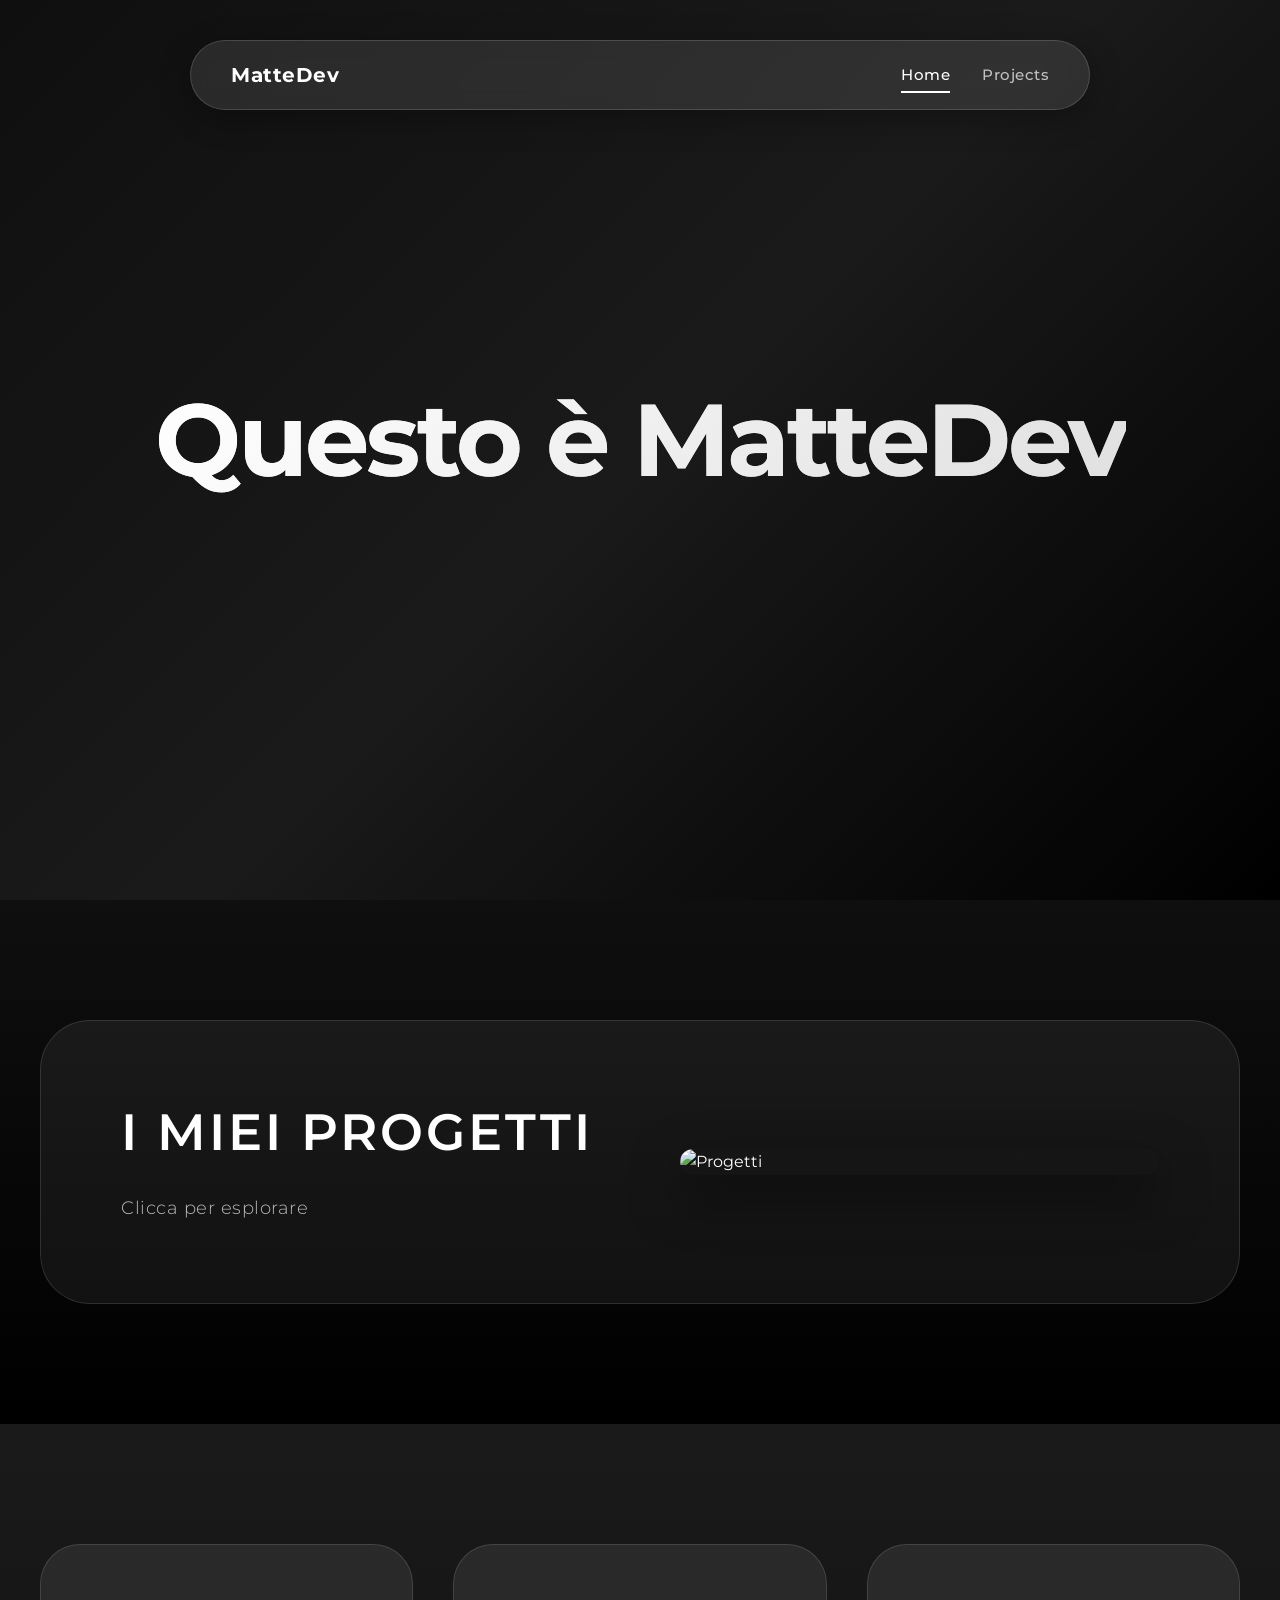
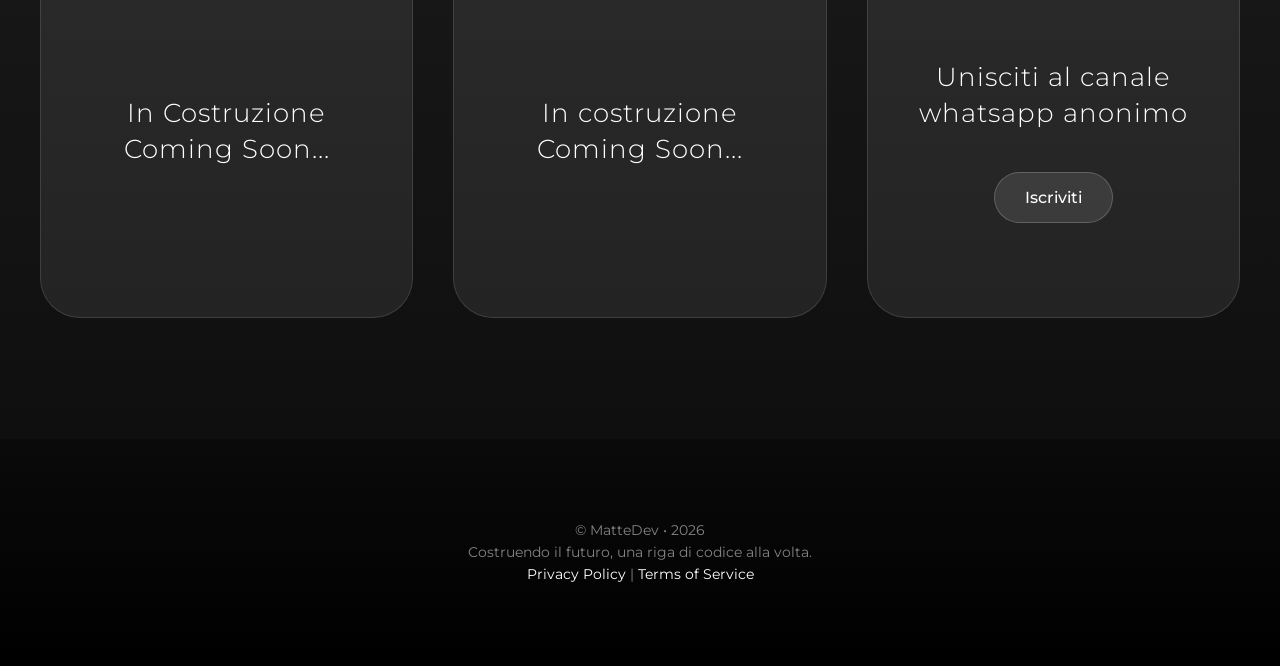
==== index.html @ 8c783a7e "Update" ====
<!DOCTYPE html>
<html lang="it">
<head>
    <meta charset="UTF-8">
    <meta name="viewport" content="width=device-width, initial-scale=1.0">
    <title>Questo è MatteDev</title>
    <link rel="stylesheet" href="media/style.css">
    <link href="https://fonts.googleapis.com/css2?family=Montserrat:wght@300;400;500;700&display=swap" rel="stylesheet">
    <meta name="description" content="Scopri chi sono e come posso aiutarti nel mondo della tecnologia e dell'informatica."></head>
<body>
    <!-- Hero Section -->
    <section class="hero">
        <nav>
          <div class="nav-logo">MatteDev</div>
          <div class="nav-links">
          <a href="../index.html" class="active">Home</a>
          <a href="pages/projects.html">Projects</a>
          </div>
        </nav>
       <h1 class="hero-title"><span class="highlight">Questo è MatteDev</span></h1>
    </section>




    <!-- Projects Section -->
<section class="projects-section">
    <div class="container">
        <a href="pages/projects.html" class="project-card">
            <div class="project-content">
                <h2 class="project-title">I MIEI PROGETTI</h2>
                <p class="project-subtitle">Clicca per esplorare</p>
            </div>
            <div class="project-image">
                <img src="https://media.mattedev.com/img/website/banner2.png" alt="Progetti">
            </div>
        </a>
    </div>
</section>


<section class="cards-section">
    <div class="container">
        <div class="cards-grid">
            <div class="card">
                <div class="card-content">In Costruzione<br> Coming Soon...</div>
            </div>
            
            <div class="card">
                <div class="card-content">In costruzione <br> Coming Soon...</div>
            </div>

            <div class="card" style="flex-direction: column; text-align: center; padding: 20px;">
                <div class="card-content">
                    Unisciti al canale<br>whatsapp anonimo </div>
                
                <a id="join-btn"
                   href="https://whatsapp.com/channel/0029VbB078e6BIEg3gfeuC28"
                   target="_blank"
                   rel="noopener noreferrer"
                   onclick="event.stopPropagation();"> Iscriviti
                </a>
            </div>
        </div>
    </div>
</section>


    <!-- Footer -->
     <footer class="footer">
    <p>© MatteDev • 2026</p>
    <p>Costruendo il futuro, una riga di codice alla volta.</p>
    <a href="pages/privacy.html">Privacy Policy</a> | <a href="pages/tos.html">Terms of Service</a>
  </footer>
</body>

</html>
---- media/style.css ----
/* Reset e Base Styles */
* {
    margin: 0;
    padding: 0;
    box-sizing: border-box;
}

body {
    font-family: 'Montserrat', -apple-system, BlinkMacSystemFont, sans-serif;
    background: linear-gradient(135deg, #0f0f0f 0%, #1a1a1a 50%, #000000 100%);
    background-attachment: fixed;
    color: #ffffff;
    line-height: 1.6;
    min-height: 100vh;
    overflow-x: hidden;
}

.container {
    max-width: 1400px;
    margin: 0 auto;
    padding: 0 40px;
}

/* Hero Section */
.hero {
    min-height: 100vh;
    display: flex;
    flex-direction: column;
    justify-content: center;
    align-items: center;
    padding: 40px 20px;
    position: relative;
}

/* Navigation */
nav {
    position: fixed;
    top: 40px;
    left: 50%;
    transform: translateX(-50%);
    width: 75%;
    max-width: 900px;
    z-index: 1000;
    background: rgba(255, 255, 255, 0.1);
    backdrop-filter: blur(10px);
    -webkit-backdrop-filter: blur(10px);
    border: 1px solid rgba(255, 255, 255, 0.15);
    color: #ffffff;
    padding: 18px 40px;
    border-radius: 50px;
    transition: all 0.3s ease;
    box-shadow: 0 8px 32px rgba(0, 0, 0, 0.3);
    display: flex;
    justify-content: space-between;
    align-items: center;
}

nav:hover {
    background: rgba(255, 255, 255, 0.15);
    border-color: rgba(255, 255, 255, 0.25);
    transform: translateX(-50%) translateY(-2px);
    box-shadow: 0 12px 48px rgba(0, 0, 0, 0.5);
}

.nav-logo {
    font-size: 20px;
    font-weight: 700;
    color: #ffffff;
    letter-spacing: 0.5px;
}

.nav-links {
    display: flex;
    gap: 32px;
    align-items: center;
}

.nav-links a {
    color: rgba(255, 255, 255, 0.7);
    text-decoration: none;
    font-weight: 500;
    font-size: 15px;
    letter-spacing: 0.5px;
    transition: all 0.3s ease;
    position: relative;
}

.nav-links a:hover {
    color: #ffffff;
}

.nav-links a.active {
    color: #ffffff;
}

.nav-links a::after {
    content: '';
    position: absolute;
    bottom: -6px;
    left: 0;
    right: 0;
    height: 2px;
    background: #ffffff;
    transform: scaleX(0);
    transition: transform 0.3s ease;
}

.nav-links a:hover::after,
.nav-links a.active::after {
    transform: scaleX(1);
}

.hero-title {
    font-size: clamp(3rem, 8vw, 8rem);
    font-weight: 200;
    text-align: center;
    letter-spacing: -3px;
    line-height: 1.1;
    background: linear-gradient(135deg, #ffffff 0%, #a0a0a0 100%);
    -webkit-background-clip: text;
    -webkit-text-fill-color: transparent;
    background-clip: text;
    margin-bottom: 20px;
}

.hero-title .highlight {
    font-weight: 700;
    background: linear-gradient(135deg, #ffffff 0%, #e0e0e0 100%);
    -webkit-background-clip: text;
    -webkit-text-fill-color: transparent;
    background-clip: text;
}

/* Cards Section */
.cards-section {
    padding: 120px 0;
    background: linear-gradient(180deg, #1a1a1a 0%, #0f0f0f 100%);
}

.cards-grid {
    display: grid;
    grid-template-columns: repeat(auto-fit, minmax(320px, 1fr));
    gap: 40px;
    max-width: 1300px;
    margin: 0 auto;
}

.card {
    background: rgba(255, 255, 255, 0.08);
    border: 1px solid rgba(255, 255, 255, 0.12);
    border-radius: 40px;
    aspect-ratio: 1;
    display: flex;
    align-items: center;
    justify-content: center;
    transition: all 0.3s ease;
    position: relative;
    overflow: hidden;
}

.card:hover {
    background: rgba(255, 255, 255, 0.12);
    border-color: rgba(255, 255, 255, 0.2);
    box-shadow: 0 30px 60px rgba(0, 0, 0, 0.6);
}

.card-content {
    font-size: 26px;
    font-weight: 300;
    color: #ffffff;
    letter-spacing: 1px;
    line-height: 1.4;
    text-align: center;
    padding: 20px;
}

#join-btn {
    display: inline-block;
    margin-top: 20px;
    padding: 12px 30px;
    background: rgba(255, 255, 255, 0.1);
    border: 1px solid rgba(255, 255, 255, 0.2);
    border-radius: 50px;
    color: #ffffff;
    text-decoration: none;
    font-weight: 500;
    transition: all 0.3s ease;
    font-size: 16px;
}

#join-btn:hover {
    background: #ffffff;
    color: #000000;
    transform: translateY(-2px);
}

/* Projects Section */
.projects-section {
    padding: 120px 0;
    background: linear-gradient(180deg, #0f0f0f 0%, #000000 100%);
}

.project-card {
    background: rgba(255, 255, 255, 0.06);
    border: 1px solid rgba(255, 255, 255, 0.12);
    border-radius: 50px;
    padding: 80px;
    display: flex;
    gap: 80px;
    align-items: center;
    max-width: 1300px;
    margin: 0 auto;
    text-decoration: none;
    color: inherit;
    transition: all 0.3s ease;
    position: relative;
}

.project-card:hover {
    background: rgba(255, 255, 255, 0.1);
    border-color: rgba(255, 255, 255, 0.2);
    box-shadow: 0 40px 80px rgba(0, 0, 0, 0.7);
}

.project-content {
    flex: 1;
    display: flex;
    flex-direction: column;
    gap: 20px;
}

.project-title {
    font-size: clamp(2rem, 4vw, 3.5rem);
    font-weight: 600;
    color: #ffffff;
    letter-spacing: 3px;
    line-height: 1.2;
    margin-bottom: 12px;
}

.project-subtitle {
    font-size: 18px;
    font-weight: 300;
    color: rgba(255, 255, 255, 0.7);
    letter-spacing: 0.5px;
    margin: 0;
}

.project-image {
    flex: 1;
    position: relative;
}

.project-image img {
    width: 100%;
    height: auto;
    border-radius: 30px;
    object-fit: cover;
    box-shadow: 0 20px 50px rgba(0, 0, 0, 0.5);
    display: block;
}

.footer {
    width: 100%;
    padding: 80px 0;
    background: linear-gradient(180deg, #0a0a0a 0%, #000000 100%);
    border-top: 1px solid rgba(255, 255, 255, 0.06);
    color: rgba(255, 255, 255, 0.5);
    font-size: 14px;
    text-align: center;
}

a {
    color: #ffffff;
    text-decoration: none;
}

a:hover {
    color: #e0e0e0;
}

/* ============================================
   RESPONSIVE DESIGN - MOBILE FRIENDLY
   ============================================ */

/* Tablet (768px - 968px) */
@media (max-width: 968px) {
    .container {
        padding: 0 30px;
    }

    nav {
        width: 85%;
        padding: 16px 30px;
        top: 30px;
    }

    .nav-logo {
        font-size: 18px;
    }

    .nav-links {
        gap: 24px;
    }

    .nav-links a {
        font-size: 14px;
    }

    .hero {
        padding: 100px 20px 40px;
    }

    .cards-section,
    .projects-section {
        padding: 80px 0;
    }

    .cards-grid {
        grid-template-columns: repeat(auto-fit, minmax(280px, 1fr));
        gap: 30px;
    }

    .card-content {
        font-size: 22px;
    }

    .project-card {
        flex-direction: column;
        padding: 50px;
        gap: 50px;
        border-radius: 40px;
    }
    
    .project-content {
        text-align: center;
    }

    .project-title {
        letter-spacing: 2px;
    }

    .project-subtitle {
        font-size: 16px;
    }

    .footer {
        padding: 60px 0;
    }
}

/* Mobile Large (481px - 640px) */
@media (max-width: 640px) {
    .container {
        padding: 0 20px;
    }

    nav {
        width: 90%;
        top: 20px;
        padding: 14px 24px;
        border-radius: 30px;
    }

    .nav-logo {
        font-size: 16px;
    }

    .nav-links {
        gap: 16px;
    }

    .nav-links a {
        font-size: 13px;
    }

    .hero {
        padding: 120px 20px 40px;
        min-height: 90vh;
    }

    .hero-title {
        letter-spacing: -2px;
        margin-bottom: 16px;
    }

    .cards-section,
    .projects-section {
        padding: 60px 0;
    }

    .cards-grid {
        grid-template-columns: 1fr;
        gap: 24px;
    }

    .card {
        border-radius: 30px;
        min-height: 280px;
    }

    .card-content {
        font-size: 20px;
        padding: 30px 20px;
    }

    #join-btn {
        padding: 10px 24px;
        font-size: 14px;
        margin-top: 16px;
    }

    .project-card {
        padding: 40px 30px;
        border-radius: 30px;
        gap: 40px;
    }

    .project-title {
        letter-spacing: 1px;
        margin-bottom: 8px;
    }

    .project-subtitle {
        font-size: 15px;
    }

    .project-image img {
        border-radius: 20px;
    }

    .footer {
        padding: 50px 0;
        font-size: 13px;
    }
}

/* Mobile Small (max 480px) */
@media (max-width: 480px) {
    .container {
        padding: 0 16px;
    }

    nav {
        width: calc(100% - 32px);
        padding: 12px 20px;
        top: 16px;
        border-radius: 25px;
    }

    .nav-logo {
        font-size: 15px;
    }

    .nav-links {
        gap: 12px;
    }

    .nav-links a {
        font-size: 12px;
    }

    /* Nasconde l'underline su mobile molto piccoli */
    .nav-links a::after {
        display: none;
    }

    .hero {
        padding: 100px 16px 30px;
    }

    .hero-title {
        font-size: clamp(2.5rem, 10vw, 4rem);
        letter-spacing: -1px;
    }

    .cards-section,
    .projects-section {
        padding: 50px 0;
    }

    .cards-grid {
        gap: 20px;
    }

    .card {
        border-radius: 25px;
        min-height: 260px;
    }

    .card-content {
        font-size: 18px;
        padding: 25px 16px;
        letter-spacing: 0.5px;
    }

    #join-btn {
        padding: 10px 20px;
        font-size: 13px;
        margin-top: 12px;
    }

    .project-card {
        padding: 30px 20px;
        border-radius: 25px;
        gap: 30px;
    }

    .project-title {
        font-size: clamp(1.5rem, 6vw, 2rem);
        letter-spacing: 0.5px;
    }

    .project-subtitle {
        font-size: 14px;
    }

    .project-image img {
        border-radius: 16px;
    }

    .footer {
        padding: 40px 0;
        font-size: 12px;
    }
}

/* Mobile Extra Small (max 360px) */
@media (max-width: 360px) {
    nav {
        width: calc(100% - 24px);
        padding: 10px 16px;
        flex-direction: column;
        gap: 10px;
    }

    .nav-links {
        gap: 10px;
        font-size: 11px;
    }

    .hero-title {
        font-size: clamp(2rem, 12vw, 3rem);
    }

    .card {
        min-height: 240px;
    }

    .card-content {
        font-size: 16px;
        padding: 20px 12px;
    }

    #join-btn {
        padding: 8px 16px;
        font-size: 12px;
    }

    .project-card {
        padding: 24px 16px;
        gap: 24px;
    }
}

/* Landscape mode ottimizzazione */
@media (max-height: 600px) and (orientation: landscape) {
    .hero {
        min-height: auto;
        padding: 140px 20px 60px;
    }

    nav {
        top: 16px;
        padding: 10px 24px;
    }

    .cards-section,
    .projects-section {
        padding: 60px 0;
    }
}

/* Touch device ottimizzazioni */
@media (hover: none) and (pointer: coarse) {
    /* Aumenta le aree cliccabili su touch devices */
    .nav-links a {
        padding: 8px 4px;
    }

    #join-btn {
        padding: 14px 32px;
        font-size: 15px;
    }

    /* Rimuove hover effects su touch */
    nav:hover {
        transform: translateX(-50%);
    }

    .card:hover {
        transform: none;
    }

    .project-card:hover {
        transform: none;
    }

    #join-btn:hover {
        transform: none;
    }
}

/* Migliora performance su dispositivi mobili */
@media (max-width: 968px) {
    * {
        -webkit-tap-highlight-color: transparent;
    }

    body {
        -webkit-font-smoothing: antialiased;
        -moz-osx-font-smoothing: grayscale;
    }

    /* Ottimizza le animazioni per mobile */
    .card,
    .project-card,
    nav,
    #join-btn {
        will-change: transform;
    }
}
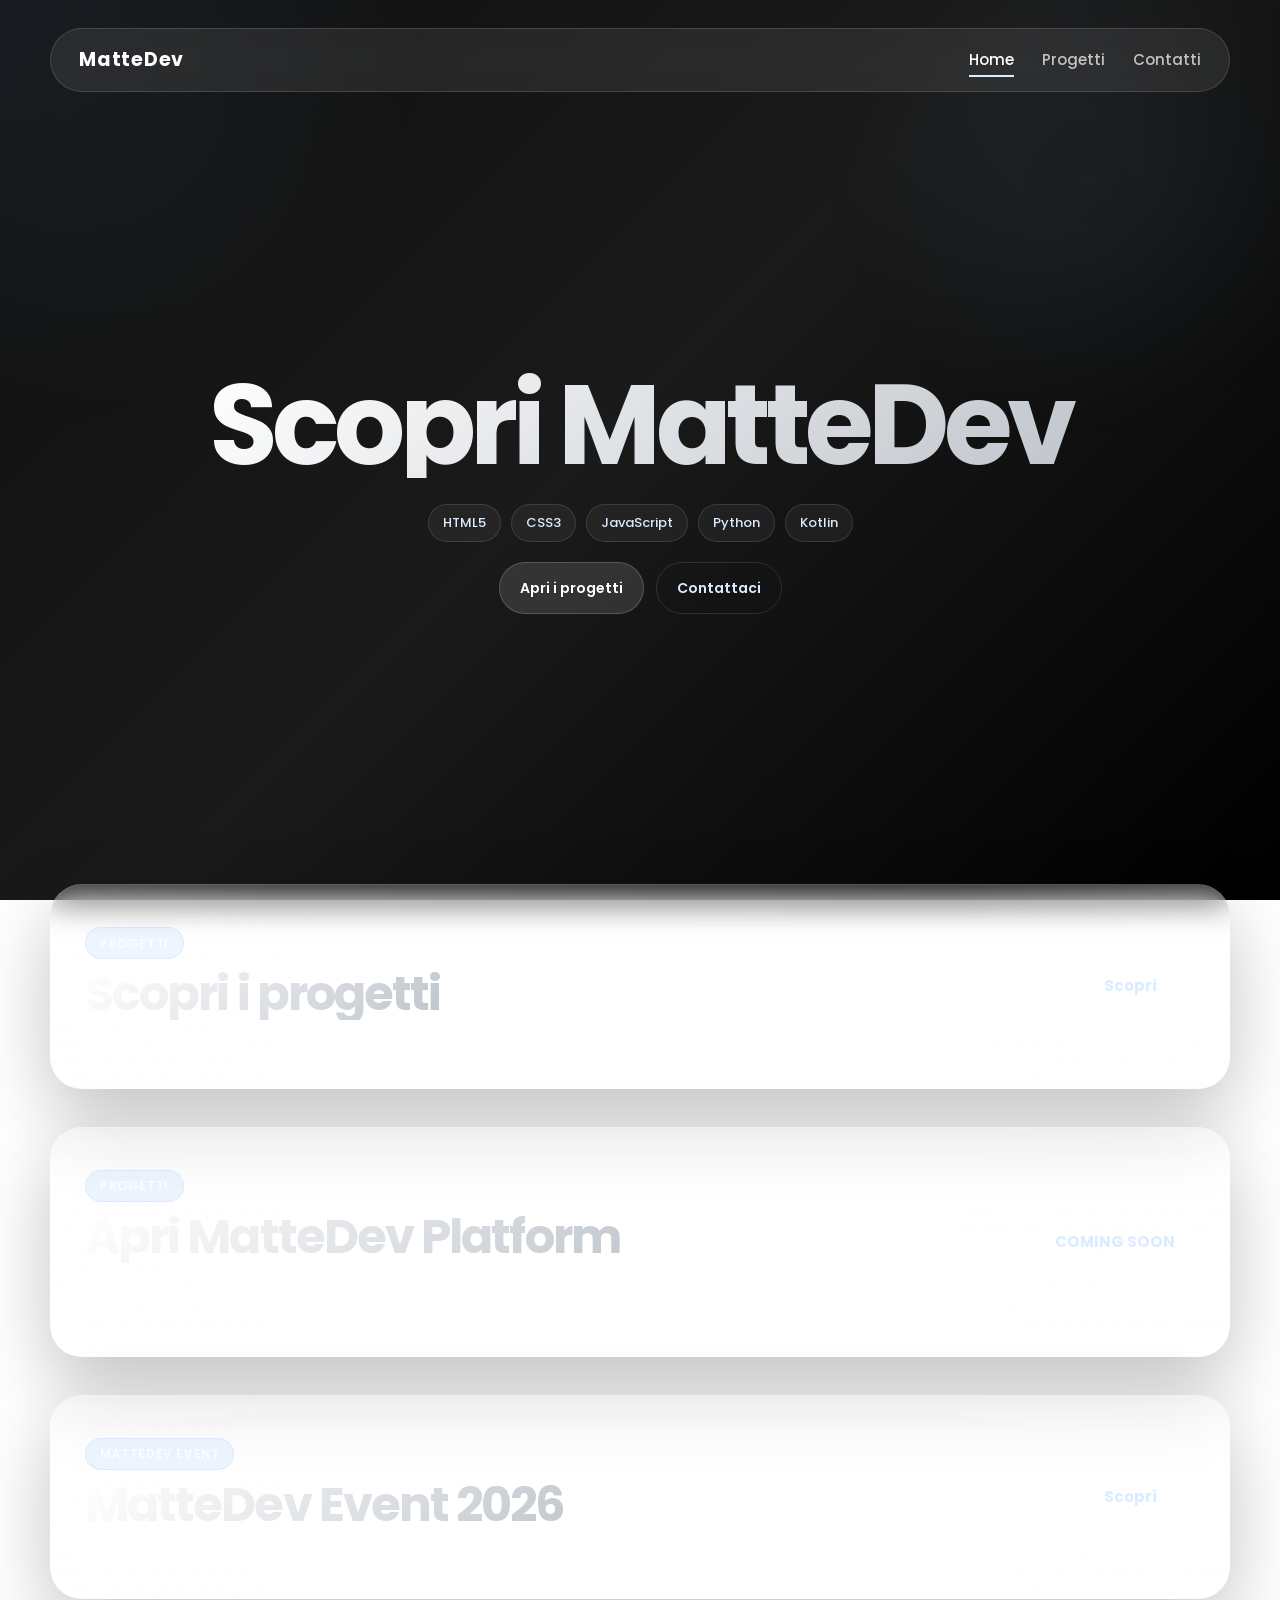
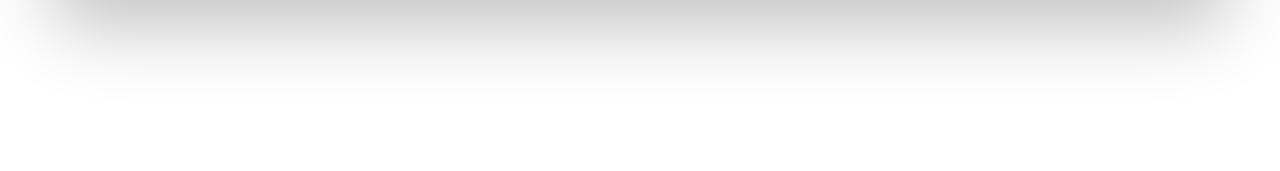
==== commit 2e9f8cf6: "New UI & serius update" ====
--- a/index.html
+++ b/index.html
@@ -3,75 +3,85 @@
 <head>
     <meta charset="UTF-8">
     <meta name="viewport" content="width=device-width, initial-scale=1.0">
-    <title>Questo è MatteDev</title>
+    <title>MatteDev</title>
+    <meta name="description" content="Scopri MatteDev, i progetti in corso e MatteDev Event 2026.">
+    <link rel="preconnect" href="https://fonts.googleapis.com">
+    <link rel="preconnect" href="https://fonts.gstatic.com" crossorigin>
+    <link href="https://fonts.googleapis.com/css2?family=Poppins:wght@300;400;500;600;700;800&display=swap" rel="stylesheet">
     <link rel="stylesheet" href="media/style.css">
-    <link href="https://fonts.googleapis.com/css2?family=Montserrat:wght@300;400;500;700&display=swap" rel="stylesheet">
-    <meta name="description" content="Scopri chi sono e come posso aiutarti nel mondo della tecnologia e dell'informatica."></head>
+</head>
 <body>
-    <!-- Hero Section -->
-    <section class="hero">
-        <nav>
-          <div class="nav-logo">MatteDev</div>
-          <div class="nav-links">
-          <a href="../index.html" class="active">Home</a>
-          <a href="pages/projects.html">Projects</a>
-          </div>
+    <div class="page-shell">
+        <nav class="site-nav">
+            <div class="nav-logo">MatteDev</div>
+            <div class="nav-links">
+                <a href="index.html" class="active">Home</a>
+                <a href="pages/projects.html">Progetti</a>
+                <a href="mailto:official@mattedev.com">Contatti</a>
+            </div>
         </nav>
-       <h1 class="hero-title"><span class="highlight">Questo è MatteDev</span></h1>
-    </section>
 
+        <main>
+            <section class="hero">
+                <div class="hero-copy">
+                    
+                    <h1>Scopri MatteDev</h1>
+                    
 
+                    <div class="hero-notes">
+                        <span>HTML5</span>
+                        <span>CSS3</span>
+                        <span>JavaScript</span>
+                        <span>Python</span>
+                        <span>Kotlin</span>
+                    </div>
 
+                    <div class="hero-actions">
+                        <a href="pages/projects.html" class="button button-primary">Apri i progetti</a>
+                        <a href="mailto:official@mattedev.com" class="button button-secondary">Contattaci</a>
+                    </div>
+                </div>
+            </section>
 
-    <!-- Projects Section -->
-<section class="projects-section">
-    <div class="container">
-        <a href="pages/projects.html" class="project-card">
-            <div class="project-content">
-                <h2 class="project-title">I MIEI PROGETTI</h2>
-                <p class="project-subtitle">Clicca per esplorare</p>
-            </div>
-            <div class="project-image">
-                <img src="https://media.mattedev.com/img/website/banner2.png" alt="Progetti">
-            </div>
-        </a>
+            <section class="projects-section">
+                <a href="pages/projects.html" class="project-card">
+                    <div class="project-copy">
+                        <p class="card-kicker">Progetti</p>
+                        <h2>Scopri i progetti</h2>
+                        <p>Tutte le nostre applicazioni.</p>
+                    </div>
+                    <span class="project-arrow">Scopri</span>
+                </a>
+            </section>
+
+            <section class="projects-section">
+                <a href="#" class="project-card">
+                    <div class="project-copy">
+                        <p class="card-kicker">Progetti</p>
+                        <h2>Apri MatteDev Platform</h2>
+                        <p>Tutti i progetti, le categorie e le esperienze MatteDev raccolti in un unico punto, in modo semplice e ordinato.</p>
+                    </div>
+                    <span class="project-arrow">COMING SOON</span>
+                </a>
+            </section>
+
+            <section class="projects-section">
+                <a href="https://event.mattedev.com" target="_blank" rel="noopener noreferrer" class="project-card">
+                    <div class="project-copy">
+                        <p class="card-kicker">MatteDev Event</p>
+                        <h2>MatteDev Event 2026</h2>
+                        <p>Novita, annunci e prossimi aggiornamenti in una sezione dedicata.</p>
+                    </div>
+                    <span class="project-arrow">Scopri</span>
+                </a>
+            </section>
+        </main>
+
+        <footer class="footer">
+            <p>&copy; MatteDev &bull; 2026</p>
+            <p>Costruendo il futuro, una riga di codice alla volta.</p>
+            <p><a href="pages/privacy.html">Privacy Policy</a> / <a href="pages/tos.html">Terms of Service</a></p>
+        </footer>
     </div>
-</section>
-
-
-<section class="cards-section">
-    <div class="container">
-        <div class="cards-grid">
-            <div class="card">
-                <div class="card-content">In Costruzione<br> Coming Soon...</div>
-            </div>
-            
-            <div class="card">
-                <div class="card-content">In costruzione <br> Coming Soon...</div>
-            </div>
-
-            <div class="card" style="flex-direction: column; text-align: center; padding: 20px;">
-                <div class="card-content">
-                    Unisciti al canale<br>whatsapp anonimo </div>
-                
-                <a id="join-btn"
-                   href="https://whatsapp.com/channel/0029VbB078e6BIEg3gfeuC28"
-                   target="_blank"
-                   rel="noopener noreferrer"
-                   onclick="event.stopPropagation();"> Iscriviti
-                </a>
-            </div>
-        </div>
-    </div>
-</section>
-
-
-    <!-- Footer -->
-     <footer class="footer">
-    <p>© MatteDev • 2026</p>
-    <p>Costruendo il futuro, una riga di codice alla volta.</p>
-    <a href="pages/privacy.html">Privacy Policy</a> | <a href="pages/tos.html">Terms of Service</a>
-  </footer>
 </body>
-
-</html>+</html>
--- a/media/style.css
+++ b/media/style.css
@@ -1,45 +1,476 @@
-/* Reset e Base Styles */
+@import url('https://fonts.googleapis.com/css2?family=Poppins:wght@300;400;500;600;700;800&display=swap');
+
+:root {
+    --bg-main: linear-gradient(135deg, #0f0f0f 0%, #1a1a1a 48%, #000000 100%);
+    --text: #ffffff;
+    --muted: rgba(255, 255, 255, 0.72);
+    --soft: #dcecff;
+    --line: rgba(255, 255, 255, 0.12);
+    --line-strong: rgba(144, 192, 255, 0.32);
+    --panel: rgba(255, 255, 255, 0.05);
+    --panel-hover: rgba(255, 255, 255, 0.08);
+    --blue-soft: rgba(144, 192, 255, 0.16);
+    --shadow: 0 24px 60px rgba(0, 0, 0, 0.35);
+}
+
 * {
     margin: 0;
     padding: 0;
     box-sizing: border-box;
 }
 
+html {
+    scroll-behavior: smooth;
+}
+
 body {
-    font-family: 'Montserrat', -apple-system, BlinkMacSystemFont, sans-serif;
-    background: linear-gradient(135deg, #0f0f0f 0%, #1a1a1a 50%, #000000 100%);
+    font-family: 'Poppins', sans-serif;
+    background: var(--bg-main);
     background-attachment: fixed;
-    color: #ffffff;
+    color: var(--text);
     line-height: 1.6;
     min-height: 100vh;
     overflow-x: hidden;
-}
-
-.container {
-    max-width: 1400px;
+    -webkit-font-smoothing: antialiased;
+    -moz-osx-font-smoothing: grayscale;
+}
+
+body::before {
+    content: "";
+    position: fixed;
+    inset: 0;
+    background:
+        radial-gradient(circle at top left, rgba(144, 192, 255, 0.08), transparent 28%),
+        radial-gradient(circle at 85% 20%, rgba(144, 192, 255, 0.06), transparent 20%);
+    pointer-events: none;
+}
+
+a {
+    color: inherit;
+    text-decoration: none;
+}
+
+.page-shell {
+    width: min(1180px, calc(100% - 40px));
     margin: 0 auto;
-    padding: 0 40px;
-}
-
-/* Hero Section */
+    padding: 28px 0 40px;
+    position: relative;
+}
+
+.site-nav {
+    position: sticky;
+    top: 22px;
+    z-index: 50;
+    display: flex;
+    justify-content: space-between;
+    align-items: center;
+    gap: 24px;
+    padding: 16px 28px;
+    border-radius: 999px;
+    background: rgba(255, 255, 255, 0.08);
+    backdrop-filter: blur(10px);
+    -webkit-backdrop-filter: blur(10px);
+    border: 1px solid rgba(255, 255, 255, 0.14);
+}
+
+.nav-logo {
+    font-size: 19px;
+    font-weight: 700;
+    letter-spacing: 0.04em;
+}
+
+.nav-links {
+    display: flex;
+    align-items: center;
+    gap: 28px;
+}
+
+.nav-links a {
+    color: var(--muted);
+    font-size: 15px;
+    font-weight: 500;
+    position: relative;
+    transition: color 0.25s ease;
+}
+
+.nav-links a:hover,
+.nav-links a.active {
+    color: var(--text);
+}
+
+.nav-links a::after {
+    content: "";
+    position: absolute;
+    left: 0;
+    right: 0;
+    bottom: -5px;
+    height: 2px;
+    background: var(--soft);
+    transform: scaleX(0);
+    transition: transform 0.25s ease;
+}
+
+.nav-links a:hover::after,
+.nav-links a.active::after {
+    transform: scaleX(1);
+}
+
+main {
+    display: flex;
+    flex-direction: column;
+    gap: 34px;
+    padding-top: 34px;
+}
+
 .hero {
-    min-height: 100vh;
+    min-height: calc(100vh - 180px);
     display: flex;
     flex-direction: column;
     justify-content: center;
+    gap: 34px;
     align-items: center;
-    padding: 40px 20px;
+}
+
+.hero-copy {
+    padding: 8px 0;
+    text-align: center;
+    max-width: 900px;
+    width: min(100%, 900px);
+}
+
+.eyebrow,
+.card-kicker,
+.side-label {
+    display: inline-flex;
+    align-items: center;
+    min-height: 32px;
+    padding: 0 14px;
+    border-radius: 999px;
+    background: var(--blue-soft);
+    color: var(--soft);
+    border: 1px solid rgba(144, 192, 255, 0.18);
+    font-size: 12px;
+    font-weight: 600;
+    letter-spacing: 0.05em;
+    text-transform: uppercase;
+}
+
+.hero h1,
+.project-copy h2,
+.event-copy h2 {
+    background: linear-gradient(135deg, #ffffff 0%, #bfc5cc 100%);
+    -webkit-background-clip: text;
+    -webkit-text-fill-color: transparent;
+    background-clip: text;
+    text-wrap: balance;
+    overflow-wrap: anywhere;
+}
+
+.hero h1 {
+    font-size: clamp(3rem, 9vw, 7rem);
+    line-height: 0.94;
+    letter-spacing: -0.05em;
+    margin-top: 14px;
+}
+
+.hero-text {
+    margin: 18px auto 0;
+    max-width: 58ch;
+    font-size: 18px;
+    color: var(--muted);
+    text-align: center;
+}
+
+.hero-notes {
+    display: flex;
+    flex-wrap: wrap;
+    gap: 10px;
+    margin-top: 26px;
+    justify-content: center;
+}
+
+.hero-notes span {
+    padding: 8px 14px;
+    border-radius: 999px;
+    border: 1px solid var(--line);
+    background: rgba(255, 255, 255, 0.05);
+    color: var(--soft);
+    font-size: 13px;
+    font-weight: 500;
+}
+
+.hero-side {
+    display: flex;
+    flex-direction: column;
+    gap: 14px;
+    align-self: center;
+}
+
+.hero-side-card {
+    padding: 22px;
+    border-radius: 24px;
+    background: var(--panel);
+    border: 1px solid var(--line);
+    box-shadow: var(--shadow);
+}
+
+.hero-side-text {
+    color: var(--muted);
+    margin-bottom: 16px;
+}
+
+.hero-actions {
+    display: flex;
+    flex-direction: row;
+    gap: 12px;
+    margin-top: 20px;
+    justify-content: center;
+}
+
+.button,
+.event-link {
+    display: inline-flex;
+    align-items: center;
+    justify-content: center;
+    min-height: 52px;
+    padding: 0 20px;
+    border-radius: 999px;
+    font-size: 14px;
+    font-weight: 600;
+    transition: all 0.25s ease;
+}
+
+.button-primary {
+    background: rgba(255, 255, 255, 0.12);
+    border: 1px solid rgba(255, 255, 255, 0.18);
+}
+
+.button-secondary,
+.event-link {
+    background: transparent;
+    border: 1px solid var(--line);
+    color: var(--soft);
+}
+
+.button:hover,
+.event-link:hover {
+    transform: translateY(-2px);
+    border-color: var(--line-strong);
+    background: var(--panel-hover);
+}
+
+.projects-section,
+.event-section {
+    padding-top: 4px;
+}
+
+.project-card {
     position: relative;
-}
-
-/* Navigation */
-nav {
+    display: flex;
+    justify-content: space-between;
+    align-items: center;
+    gap: 26px;
+    padding: 32px 34px;
+    border-radius: 32px;
+    background: linear-gradient(180deg, rgba(255, 255, 255, 0.08), rgba(255, 255, 255, 0.03));
+    border: 1px solid rgba(255, 255, 255, 0.16);
+    box-shadow: 0 28px 75px rgba(0, 0, 0, 0.24);
+    backdrop-filter: blur(16px);
+    transition: transform 0.25s ease, border-color 0.25s ease, background 0.25s ease, box-shadow 0.25s ease;
+    overflow: hidden;
+}
+
+.project-card::before {
+    content: "";
+    position: absolute;
+    inset: 0;
+    pointer-events: none;
+    background: radial-gradient(circle at top right, rgba(255, 255, 255, 0.12), transparent 24%), radial-gradient(circle at left center, rgba(255, 255, 255, 0.06), transparent 20%);
+}
+
+.project-card:hover {
+    background: linear-gradient(180deg, rgba(255, 255, 255, 0.08), rgba(255, 255, 255, 0.03));
+    border-color: rgba(255, 255, 255, 0.24);
+    transform: translateY(-3px);
+    box-shadow: 0 34px 96px rgba(0, 0, 0, 0.28);
+}
+
+.project-card > * {
+    position: relative;
+}
+
+.project-copy {
+    max-width: 70%;
+}
+
+.project-copy h2,
+.event-copy h2 {
+    font-size: clamp(1.8rem, 4vw, 3rem);
+    line-height: 1.06;
+    letter-spacing: -0.04em;
+    margin: 10px 0 8px;
+}
+
+.project-copy p,
+.event-copy p {
+    color: var(--muted);
+    max-width: 58ch;
+    margin-top: 10px;
+}
+
+.project-arrow {
+    flex-shrink: 0;
+    color: var(--soft);
+    font-size: 0.95rem;
+    font-weight: 700;
+    background: rgba(255, 255, 255, 0.08);
+    border-radius: 999px;
+    padding: 14px 20px;
+    min-width: 130px;
+    text-align: center;
+    transition: background 0.25s ease, color 0.25s ease, transform 0.25s ease;
+}
+
+.project-card:hover .project-arrow {
+    background: rgba(255, 255, 255, 0.18);
+    color: #ffffff;
+    transform: translateY(-1px);
+}
+
+.event-section {
+    display: flex;
+    justify-content: space-between;
+    align-items: center;
+    gap: 24px;
+    padding-bottom: 8px;
+}
+
+.event-copy {
+    max-width: 760px;
+}
+
+.footer {
+    padding: 36px 8px 12px;
+    text-align: center;
+    color: var(--muted);
+    font-size: 14px;
+}
+
+.footer p + p {
+    margin-top: 8px;
+}
+
+@media (max-width: 900px) {
+    .hero {
+        min-height: auto;
+        gap: 24px;
+    }
+
+    .hero h1 {
+        max-width: none;
+    }
+
+    .hero-actions {
+        flex-direction: column;
+    }
+
+    .event-section,
+    .project-card {
+        flex-direction: column;
+        align-items: flex-start;
+    }
+
+    .hero-side {
+        width: 100%;
+    }
+
+    .project-arrow {
+        margin-top: 4px;
+    }
+}
+
+@media (max-width: 640px) {
+    .page-shell {
+        width: calc(100% - 20px);
+        padding-top: 14px;
+    }
+
+    .site-nav {
+        padding: 14px 20px;
+        border-radius: 28px;
+    }
+
+    .nav-links {
+        gap: 16px;
+    }
+
+    .nav-links a {
+        font-size: 13px;
+    }
+
+    .hero h1 {
+        font-size: clamp(2.5rem, 15vw, 4.2rem);
+    }
+
+    .hero-text,
+    .project-copy p,
+    .event-copy p {
+        font-size: 15px;
+    }
+
+    .button,
+    .event-link {
+        width: 100%;
+    }
+
+    .project-card {
+        padding: 22px;
+        border-radius: 22px;
+    }
+
+    .hero-side-card {
+        border-radius: 22px;
+    }
+}
+
+@media (max-width: 480px) {
+    .site-nav {
+        padding: 12px 16px;
+    }
+
+    .nav-links {
+        gap: 12px;
+    }
+
+    .nav-links a {
+        font-size: 12px;
+    }
+
+    .nav-links a::after {
+        display: none;
+    }
+}
+
+@media (max-width: 360px) {
+    .site-nav {
+        flex-direction: column;
+        align-items: flex-start;
+        gap: 10px;
+    }
+
+    .nav-links {
+        flex-wrap: wrap;
+        gap: 10px;
+    }
+}
+
+/* Projects page styles */
+.projects-page nav {
     position: fixed;
     top: 40px;
     left: 50%;
     transform: translateX(-50%);
-    width: 75%;
-    max-width: 900px;
+    width: min(1180px, calc(100% - 40px));
     z-index: 1000;
     background: rgba(255, 255, 255, 0.1);
     backdrop-filter: blur(10px);
@@ -55,578 +486,637 @@
     align-items: center;
 }
 
-nav:hover {
+.projects-page nav:hover {
     background: rgba(255, 255, 255, 0.15);
     border-color: rgba(255, 255, 255, 0.25);
     transform: translateX(-50%) translateY(-2px);
     box-shadow: 0 12px 48px rgba(0, 0, 0, 0.5);
 }
 
-.nav-logo {
-    font-size: 20px;
+.projects-header {
+    text-align: center;
+    padding: 160px 40px 60px;
+    max-width: 900px;
+    margin: 0 auto;
+}
+
+.projects-header h1 {
+    font-size: clamp(2.5rem, 5vw, 4.5rem);
     font-weight: 700;
-    color: #ffffff;
-    letter-spacing: 0.5px;
-}
-
-.nav-links {
-    display: flex;
-    gap: 32px;
-    align-items: center;
-}
-
-.nav-links a {
-    color: rgba(255, 255, 255, 0.7);
-    text-decoration: none;
-    font-weight: 500;
-    font-size: 15px;
-    letter-spacing: 0.5px;
-    transition: all 0.3s ease;
-    position: relative;
-}
-
-.nav-links a:hover {
-    color: #ffffff;
-}
-
-.nav-links a.active {
-    color: #ffffff;
-}
-
-.nav-links a::after {
-    content: '';
-    position: absolute;
-    bottom: -6px;
-    left: 0;
-    right: 0;
-    height: 2px;
-    background: #ffffff;
-    transform: scaleX(0);
-    transition: transform 0.3s ease;
-}
-
-.nav-links a:hover::after,
-.nav-links a.active::after {
-    transform: scaleX(1);
-}
-
-.hero-title {
-    font-size: clamp(3rem, 8vw, 8rem);
-    font-weight: 200;
-    text-align: center;
-    letter-spacing: -3px;
-    line-height: 1.1;
+    margin-bottom: 20px;
+    letter-spacing: -2px;
     background: linear-gradient(135deg, #ffffff 0%, #a0a0a0 100%);
     -webkit-background-clip: text;
     -webkit-text-fill-color: transparent;
     background-clip: text;
+}
+
+.projects-header p {
+    font-size: 18px;
+    color: rgba(255, 255, 255, 0.7);
+    line-height: 1.8;
+    font-weight: 300;
+}
+
+.projects-main {
+    max-width: 1400px;
+    margin: 0 auto;
+    padding: 40px 60px 100px;
+}
+
+.projects-grid {
+    display: grid;
+    gap: 40px;
+    margin-bottom: 60px;
+}
+
+.normal-projects {
+    grid-template-columns: repeat(auto-fill, minmax(350px, 1fr));
+}
+
+.mini-projects {
+    grid-template-columns: 1fr;
+    max-width: 900px;
+    margin: 0 auto;
+}
+
+.project {
+    position: relative;
+    display: flex;
+    flex-direction: column;
+    overflow: hidden;
+    padding: 40px;
+    border-radius: 32px;
+    border: 1px solid rgba(255, 255, 255, 0.16);
+    background: linear-gradient(180deg, rgba(255, 255, 255, 0.08), rgba(255, 255, 255, 0.03));
+    box-shadow: 0 28px 75px rgba(0, 0, 0, 0.24);
+    backdrop-filter: blur(16px);
+    transition: transform 0.25s ease, border-color 0.25s ease, background 0.25s ease, box-shadow 0.25s ease;
+}
+
+.project::before {
+    content: "";
+    position: absolute;
+    inset: 0;
+    pointer-events: none;
+    background: radial-gradient(circle at top right, rgba(255, 255, 255, 0.12), transparent 24%), radial-gradient(circle at left center, rgba(255, 255, 255, 0.06), transparent 20%);
+}
+
+.project:hover {
+    background: linear-gradient(180deg, rgba(255, 255, 255, 0.08), rgba(255, 255, 255, 0.03));
+    border-color: rgba(255, 255, 255, 0.24);
+    transform: translateY(-3px);
+    box-shadow: 0 34px 96px rgba(0, 0, 0, 0.28);
+}
+
+.project img {
+    width: 80px;
+    height: 80px;
+    border-radius: 20px;
     margin-bottom: 20px;
-}
-
-.hero-title .highlight {
-    font-weight: 700;
-    background: linear-gradient(135deg, #ffffff 0%, #e0e0e0 100%);
-    -webkit-background-clip: text;
-    -webkit-text-fill-color: transparent;
-    background-clip: text;
-}
-
-/* Cards Section */
-.cards-section {
-    padding: 120px 0;
-    background: linear-gradient(180deg, #1a1a1a 0%, #0f0f0f 100%);
-}
-
-.cards-grid {
-    display: grid;
-    grid-template-columns: repeat(auto-fit, minmax(320px, 1fr));
-    gap: 40px;
-    max-width: 1300px;
-    margin: 0 auto;
-}
-
-.card {
-    background: rgba(255, 255, 255, 0.08);
-    border: 1px solid rgba(255, 255, 255, 0.12);
-    border-radius: 40px;
-    aspect-ratio: 1;
+    object-fit: cover;
+}
+
+.project h3 {
+    font-size: 24px;
+    font-weight: 600;
+    margin-bottom: 10px;
+    color: #ffffff;
+}
+
+.project p {
+    color: rgba(255, 255, 255, 0.7);
+    margin-bottom: 20px;
+    line-height: 1.6;
+    flex-grow: 1;
+}
+
+.in-dev,
+.evidenza {
+    display: inline-block;
+    background: rgba(255, 193, 7, 0.2);
+    color: #ffc107;
+    padding: 6px 14px;
+    border-radius: 20px;
+    font-size: 12px;
+    font-weight: 600;
+    text-transform: uppercase;
+    letter-spacing: 0.5px;
+    margin-bottom: 15px;
+}
+
+.evidenza {
+    padding: 2px 8px;
+    font-size: 11px;
+    letter-spacing: 0.3px;
+    line-height: 1.4;
+    white-space: nowrap;
+}
+
+.tech-stack {
+    display: flex;
+    flex-wrap: wrap;
+    gap: 8px;
+    margin-bottom: 25px;
+}
+
+.tech-stack span {
+    background: rgba(255, 255, 255, 0.1);
+    padding: 6px 14px;
+    border-radius: 20px;
+    font-size: 13px;
+    font-weight: 500;
+    color: rgba(255, 255, 255, 0.8);
+}
+
+.project-links {
+    display: flex;
+    flex-wrap: wrap;
+    gap: 12px;
+    margin-top: auto;
+}
+
+.btn-primary {
+    background: rgba(255, 255, 255, 0.15);
+    border: 1px solid rgba(255, 255, 255, 0.2);
+    color: #ffffff;
+    padding: 12px 24px;
+    border-radius: 25px;
+    text-decoration: none;
+    font-weight: 500;
+    font-size: 14px;
+    transition: all 0.3s ease;
+    display: inline-block;
+}
+
+.btn-primary:hover {
+    background: rgba(255, 255, 255, 0.25);
+    border-color: rgba(255, 255, 255, 0.3);
+    transform: translateY(-2px);
+}
+
+.btn-secondary {
+    background: transparent;
+    border: 1px solid rgba(255, 255, 255, 0.3);
+    color: rgba(255, 255, 255, 0.8);
+    padding: 12px 24px;
+    border-radius: 25px;
+    text-decoration: none;
+    font-weight: 500;
+    font-size: 14px;
+    transition: all 0.3s ease;
+    display: inline-block;
+}
+
+.btn-secondary:hover {
+    background: rgba(255, 255, 255, 0.1);
+    color: #ffffff;
+    border-color: rgba(255, 255, 255, 0.4);
+    transform: translateY(-2px);
+}
+
+.blocked-project {
+    position: relative;
+}
+
+.blocked-project .overlay {
+    position: absolute;
+    top: 0;
+    left: 0;
+    right: 0;
+    bottom: 0;
+    background: rgba(0, 0, 0, 0.85);
     display: flex;
     align-items: center;
     justify-content: center;
-    transition: all 0.3s ease;
-    position: relative;
-    overflow: hidden;
-}
-
-.card:hover {
-    background: rgba(255, 255, 255, 0.12);
-    border-color: rgba(255, 255, 255, 0.2);
-    box-shadow: 0 30px 60px rgba(0, 0, 0, 0.6);
-}
-
-.card-content {
-    font-size: 26px;
-    font-weight: 300;
+    font-size: 28px;
+    font-weight: 700;
     color: #ffffff;
-    letter-spacing: 1px;
-    line-height: 1.4;
-    text-align: center;
-    padding: 20px;
-}
-
-#join-btn {
-    display: inline-block;
-    margin-top: 20px;
-    padding: 12px 30px;
-    background: rgba(255, 255, 255, 0.1);
-    border: 1px solid rgba(255, 255, 255, 0.2);
-    border-radius: 50px;
-    color: #ffffff;
-    text-decoration: none;
-    font-weight: 500;
-    transition: all 0.3s ease;
-    font-size: 16px;
-}
-
-#join-btn:hover {
-    background: #ffffff;
-    color: #000000;
-    transform: translateY(-2px);
-}
-
-/* Projects Section */
-.projects-section {
-    padding: 120px 0;
-    background: linear-gradient(180deg, #0f0f0f 0%, #000000 100%);
-}
-
-.project-card {
-    background: rgba(255, 255, 255, 0.06);
-    border: 1px solid rgba(255, 255, 255, 0.12);
-    border-radius: 50px;
-    padding: 80px;
-    display: flex;
-    gap: 80px;
-    align-items: center;
-    max-width: 1300px;
-    margin: 0 auto;
-    text-decoration: none;
-    color: inherit;
-    transition: all 0.3s ease;
-    position: relative;
-}
-
-.project-card:hover {
-    background: rgba(255, 255, 255, 0.1);
-    border-color: rgba(255, 255, 255, 0.2);
-    box-shadow: 0 40px 80px rgba(0, 0, 0, 0.7);
-}
-
-.project-content {
-    flex: 1;
-    display: flex;
-    flex-direction: column;
-    gap: 20px;
-}
-
-.project-title {
-    font-size: clamp(2rem, 4vw, 3.5rem);
-    font-weight: 600;
-    color: #ffffff;
-    letter-spacing: 3px;
-    line-height: 1.2;
-    margin-bottom: 12px;
-}
-
-.project-subtitle {
-    font-size: 18px;
-    font-weight: 300;
-    color: rgba(255, 255, 255, 0.7);
-    letter-spacing: 0.5px;
-    margin: 0;
-}
-
-.project-image {
-    flex: 1;
-    position: relative;
-}
-
-.project-image img {
-    width: 100%;
-    height: auto;
     border-radius: 30px;
-    object-fit: cover;
-    box-shadow: 0 20px 50px rgba(0, 0, 0, 0.5);
-    display: block;
-}
-
-.footer {
-    width: 100%;
-    padding: 80px 0;
-    background: linear-gradient(180deg, #0a0a0a 0%, #000000 100%);
-    border-top: 1px solid rgba(255, 255, 255, 0.06);
-    color: rgba(255, 255, 255, 0.5);
-    font-size: 14px;
-    text-align: center;
-}
-
-a {
-    color: #ffffff;
-    text-decoration: none;
-}
-
-a:hover {
-    color: #e0e0e0;
-}
-
-/* ============================================
-   RESPONSIVE DESIGN - MOBILE FRIENDLY
-   ============================================ */
-
-/* Tablet (768px - 968px) */
+    z-index: 10;
+}
+
+.project.mini {
+    max-width: 100%;
+}
+
 @media (max-width: 968px) {
-    .container {
-        padding: 0 30px;
-    }
-
-    nav {
+    .projects-page nav {
         width: 85%;
         padding: 16px 30px;
         top: 30px;
     }
 
-    .nav-logo {
+    .projects-page .nav-logo {
         font-size: 18px;
     }
 
-    .nav-links {
+    .projects-page .nav-links {
         gap: 24px;
     }
 
-    .nav-links a {
+    .projects-page .nav-links a {
         font-size: 14px;
     }
 
-    .hero {
-        padding: 100px 20px 40px;
-    }
-
-    .cards-section,
-    .projects-section {
-        padding: 80px 0;
-    }
-
-    .cards-grid {
-        grid-template-columns: repeat(auto-fit, minmax(280px, 1fr));
+    .projects-header {
+        padding: 140px 40px 50px;
+    }
+
+    .projects-header h1 {
+        font-size: clamp(2rem, 6vw, 3.5rem);
+        letter-spacing: -1.5px;
+    }
+
+    .projects-header p {
+        font-size: 17px;
+    }
+
+    .projects-main {
+        padding: 40px 40px 80px;
+    }
+
+    .normal-projects {
+        grid-template-columns: repeat(auto-fill, minmax(300px, 1fr));
         gap: 30px;
     }
 
-    .card-content {
+    .projects-grid {
+        gap: 35px;
+        margin-bottom: 50px;
+    }
+
+    .project {
+        padding: 35px;
+    }
+
+    .project h3 {
         font-size: 22px;
     }
-
-    .project-card {
-        flex-direction: column;
-        padding: 50px;
-        gap: 50px;
-        border-radius: 40px;
-    }
-    
-    .project-content {
-        text-align: center;
-    }
-
-    .project-title {
-        letter-spacing: 2px;
-    }
-
-    .project-subtitle {
+}
+
+@media (max-width: 640px) {
+    .projects-page nav {
+        width: 90%;
+        padding: 14px 24px;
+        top: 20px;
+        border-radius: 30px;
+    }
+
+    .projects-page .nav-logo {
         font-size: 16px;
     }
 
-    .footer {
-        padding: 60px 0;
-    }
-}
-
-/* Mobile Large (481px - 640px) */
-@media (max-width: 640px) {
-    .container {
-        padding: 0 20px;
-    }
-
-    nav {
-        width: 90%;
-        top: 20px;
-        padding: 14px 24px;
-        border-radius: 30px;
-    }
-
-    .nav-logo {
+    .projects-page .nav-links {
+        gap: 16px;
+    }
+
+    .projects-page .nav-links a {
+        font-size: 13px;
+    }
+
+    .projects-header {
+        padding: 120px 30px 40px;
+    }
+
+    .projects-header h1 {
+        font-size: clamp(1.8rem, 7vw, 2.8rem);
+        letter-spacing: -1px;
+        margin-bottom: 16px;
+    }
+
+    .projects-header p {
         font-size: 16px;
-    }
-
-    .nav-links {
-        gap: 16px;
-    }
-
-    .nav-links a {
-        font-size: 13px;
-    }
-
-    .hero {
-        padding: 120px 20px 40px;
-        min-height: 90vh;
-    }
-
-    .hero-title {
-        letter-spacing: -2px;
-        margin-bottom: 16px;
-    }
-
-    .cards-section,
-    .projects-section {
-        padding: 60px 0;
-    }
-
-    .cards-grid {
+        line-height: 1.7;
+    }
+
+    .projects-main {
+        padding: 30px 24px 60px;
+    }
+
+    .normal-projects {
         grid-template-columns: 1fr;
         gap: 24px;
     }
 
-    .card {
-        border-radius: 30px;
-        min-height: 280px;
-    }
-
-    .card-content {
+    .projects-grid {
+        gap: 30px;
+        margin-bottom: 40px;
+    }
+
+    .project {
+        padding: 30px;
+        border-radius: 25px;
+    }
+
+    .project img {
+        width: 70px;
+        height: 70px;
+        border-radius: 16px;
+        margin-bottom: 16px;
+    }
+
+    .project h3 {
         font-size: 20px;
-        padding: 30px 20px;
-    }
-
-    #join-btn {
-        padding: 10px 24px;
-        font-size: 14px;
-        margin-top: 16px;
-    }
-
-    .project-card {
-        padding: 40px 30px;
-        border-radius: 30px;
-        gap: 40px;
-    }
-
-    .project-title {
-        letter-spacing: 1px;
         margin-bottom: 8px;
     }
 
-    .project-subtitle {
+    .project p {
         font-size: 15px;
-    }
-
-    .project-image img {
-        border-radius: 20px;
-    }
-
-    .footer {
-        padding: 50px 0;
+        margin-bottom: 16px;
+    }
+
+    .in-dev {
+        padding: 5px 12px;
+        font-size: 11px;
+        margin-bottom: 12px;
+    }
+
+    .evidenza {
+        padding: 2px 7px;
+        font-size: 10px;
+        margin-bottom: 12px;
+    }
+
+    .tech-stack {
+        gap: 6px;
+        margin-bottom: 20px;
+    }
+
+    .tech-stack span {
+        padding: 5px 12px;
+        font-size: 12px;
+    }
+
+    .project-links {
+        gap: 10px;
+    }
+
+    .btn-primary,
+    .btn-secondary {
+        padding: 11px 20px;
         font-size: 13px;
-    }
-}
-
-/* Mobile Small (max 480px) */
+        width: 100%;
+        text-align: center;
+    }
+
+    .blocked-project .overlay {
+        font-size: 22px;
+        border-radius: 25px;
+    }
+}
+
 @media (max-width: 480px) {
-    .container {
-        padding: 0 16px;
-    }
-
-    nav {
+    .projects-page nav {
         width: calc(100% - 32px);
         padding: 12px 20px;
         top: 16px;
         border-radius: 25px;
     }
 
-    .nav-logo {
+    .projects-page .nav-logo {
         font-size: 15px;
     }
 
-    .nav-links {
+    .projects-page .nav-links {
         gap: 12px;
     }
 
-    .nav-links a {
+    .projects-page .nav-links a {
         font-size: 12px;
     }
 
-    /* Nasconde l'underline su mobile molto piccoli */
-    .nav-links a::after {
+    .projects-page .nav-links a::after {
         display: none;
     }
 
-    .hero {
-        padding: 100px 16px 30px;
-    }
-
-    .hero-title {
-        font-size: clamp(2.5rem, 10vw, 4rem);
-        letter-spacing: -1px;
-    }
-
-    .cards-section,
-    .projects-section {
-        padding: 50px 0;
-    }
-
-    .cards-grid {
+    .projects-header {
+        padding: 100px 20px 30px;
+    }
+
+    .projects-header h1 {
+        font-size: clamp(1.6rem, 8vw, 2.5rem);
+        letter-spacing: -0.5px;
+    }
+
+    .projects-header p {
+        font-size: 15px;
+        line-height: 1.6;
+    }
+
+    .projects-main {
+        padding: 24px 16px 50px;
+    }
+
+    .projects-grid {
         gap: 20px;
-    }
-
-    .card {
-        border-radius: 25px;
-        min-height: 260px;
-    }
-
-    .card-content {
+        margin-bottom: 30px;
+    }
+
+    .project {
+        padding: 24px;
+        border-radius: 20px;
+    }
+
+    .project img {
+        width: 60px;
+        height: 60px;
+        border-radius: 14px;
+        margin-bottom: 14px;
+    }
+
+    .project h3 {
         font-size: 18px;
-        padding: 25px 16px;
-        letter-spacing: 0.5px;
-    }
-
-    #join-btn {
-        padding: 10px 20px;
-        font-size: 13px;
-        margin-top: 12px;
-    }
-
-    .project-card {
-        padding: 30px 20px;
-        border-radius: 25px;
-        gap: 30px;
-    }
-
-    .project-title {
-        font-size: clamp(1.5rem, 6vw, 2rem);
-        letter-spacing: 0.5px;
-    }
-
-    .project-subtitle {
+        margin-bottom: 6px;
+    }
+
+    .project p {
         font-size: 14px;
-    }
-
-    .project-image img {
+        margin-bottom: 14px;
+        line-height: 1.5;
+    }
+
+    .in-dev {
+        padding: 4px 10px;
+        font-size: 10px;
+        margin-bottom: 10px;
         border-radius: 16px;
     }
 
-    .footer {
-        padding: 40px 0;
+    .evidenza {
+        padding: 2px 6px;
+        font-size: 9px;
+        margin-bottom: 10px;
+        border-radius: 10px;
+    }
+
+    .tech-stack {
+        gap: 5px;
+        margin-bottom: 16px;
+    }
+
+    .tech-stack span {
+        padding: 4px 10px;
+        font-size: 11px;
+        border-radius: 16px;
+    }
+
+    .project-links {
+        gap: 8px;
+    }
+
+    .btn-primary,
+    .btn-secondary {
+        padding: 10px 18px;
         font-size: 12px;
-    }
-}
-
-/* Mobile Extra Small (max 360px) */
+        border-radius: 20px;
+    }
+
+    .blocked-project .overlay {
+        font-size: 18px;
+        border-radius: 20px;
+    }
+}
+
 @media (max-width: 360px) {
-    nav {
+    .projects-page nav {
         width: calc(100% - 24px);
         padding: 10px 16px;
         flex-direction: column;
+        gap: 8px;
+        top: 12px;
+    }
+
+    .projects-page .nav-logo {
+        font-size: 14px;
+    }
+
+    .projects-page .nav-links {
         gap: 10px;
     }
 
-    .nav-links {
-        gap: 10px;
+    .projects-page .nav-links a {
         font-size: 11px;
-    }
-
-    .hero-title {
-        font-size: clamp(2rem, 12vw, 3rem);
-    }
-
-    .card {
-        min-height: 240px;
-    }
-
-    .card-content {
+        padding: 4px;
+    }
+
+    .projects-header {
+        padding: 90px 16px 24px;
+    }
+
+    .projects-header h1 {
+        font-size: clamp(1.4rem, 10vw, 2rem);
+    }
+
+    .projects-header p {
+        font-size: 14px;
+    }
+
+    .projects-main {
+        padding: 20px 12px 40px;
+    }
+
+    .projects-grid {
+        gap: 16px;
+        margin-bottom: 24px;
+    }
+
+    .project {
+        padding: 20px;
+        border-radius: 18px;
+    }
+
+    .project img {
+        width: 56px;
+        height: 56px;
+        border-radius: 12px;
+        margin-bottom: 12px;
+    }
+
+    .project h3 {
+        font-size: 17px;
+    }
+
+    .project p {
+        font-size: 13px;
+        margin-bottom: 12px;
+    }
+
+    .tech-stack span {
+        padding: 3px 8px;
+        font-size: 10px;
+    }
+
+    .btn-primary,
+    .btn-secondary {
+        padding: 9px 16px;
+        font-size: 11px;
+    }
+
+    .blocked-project .overlay {
         font-size: 16px;
-        padding: 20px 12px;
-    }
-
-    #join-btn {
-        padding: 8px 16px;
-        font-size: 12px;
-    }
-
-    .project-card {
-        padding: 24px 16px;
-        gap: 24px;
-    }
-}
-
-/* Landscape mode ottimizzazione */
+    }
+}
+
 @media (max-height: 600px) and (orientation: landscape) {
-    .hero {
-        min-height: auto;
-        padding: 140px 20px 60px;
-    }
-
-    nav {
-        top: 16px;
+    .projects-header {
+        padding: 120px 40px 30px;
+    }
+
+    .projects-page nav {
+        top: 12px;
         padding: 10px 24px;
     }
 
-    .cards-section,
-    .projects-section {
-        padding: 60px 0;
-    }
-}
-
-/* Touch device ottimizzazioni */
+    .projects-main {
+        padding: 24px 40px 50px;
+    }
+}
+
 @media (hover: none) and (pointer: coarse) {
-    /* Aumenta le aree cliccabili su touch devices */
-    .nav-links a {
+    .projects-page .nav-links a {
         padding: 8px 4px;
     }
 
-    #join-btn {
-        padding: 14px 32px;
-        font-size: 15px;
-    }
-
-    /* Rimuove hover effects su touch */
-    nav:hover {
+    .btn-primary,
+    .btn-secondary {
+        min-height: 44px;
+        display: flex;
+        align-items: center;
+        justify-content: center;
+    }
+
+    .projects-page nav:hover {
         transform: translateX(-50%);
     }
 
-    .card:hover {
+    .project:hover {
         transform: none;
     }
 
-    .project-card:hover {
+    .btn-primary:hover,
+    .btn-secondary:hover {
         transform: none;
     }
-
-    #join-btn:hover {
-        transform: none;
-    }
-}
-
-/* Migliora performance su dispositivi mobili */
+}
+
 @media (max-width: 968px) {
     * {
         -webkit-tap-highlight-color: transparent;
     }
 
-    body {
-        -webkit-font-smoothing: antialiased;
-        -moz-osx-font-smoothing: grayscale;
-    }
-
-    /* Ottimizza le animazioni per mobile */
-    .card,
-    .project-card,
-    nav,
-    #join-btn {
+    .projects-page nav,
+    .project,
+    .btn-primary,
+    .btn-secondary {
         will-change: transform;
     }
-}+}
+
+@supports (-webkit-touch-callout: none) {
+    .projects-page nav {
+        backdrop-filter: saturate(180%) blur(10px);
+        -webkit-backdrop-filter: saturate(180%) blur(10px);
+    }
+}
+
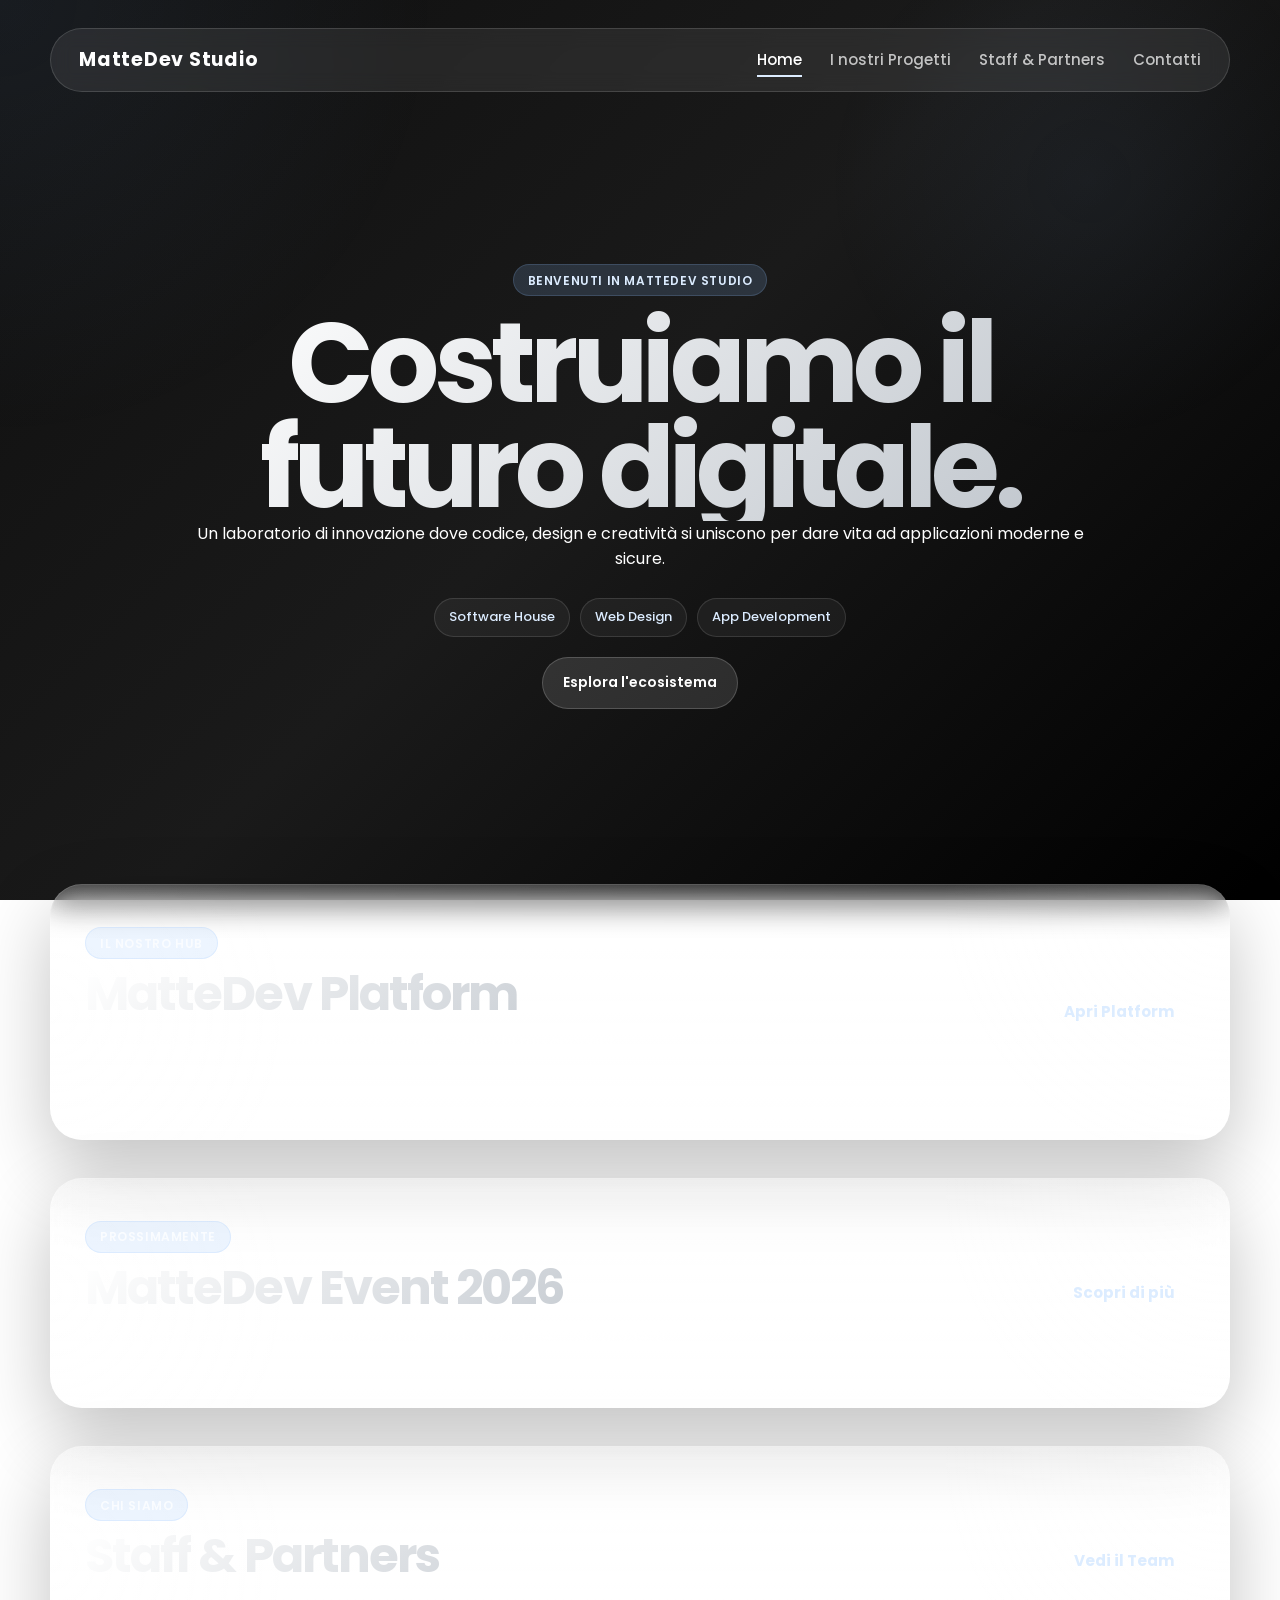
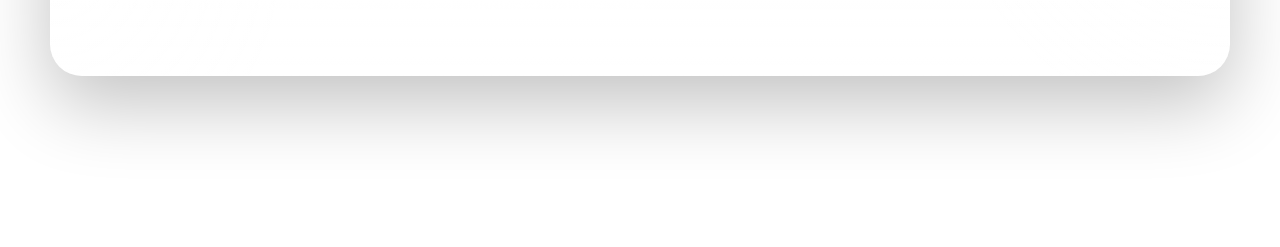
==== commit 88babfd2: "Website Update" ====
--- a/index.html
+++ b/index.html
@@ -3,20 +3,21 @@
 <head>
     <meta charset="UTF-8">
     <meta name="viewport" content="width=device-width, initial-scale=1.0">
-    <title>MatteDev</title>
-    <meta name="description" content="Scopri MatteDev, i progetti in corso e MatteDev Event 2026.">
+    <title>MatteDev Studio - Home</title>
+    <meta name="description" content="Benvenuti nel mondo MatteDev: Innovazione, Software e l'evento MatteDev Event 2026.">
     <link rel="preconnect" href="https://fonts.googleapis.com">
     <link rel="preconnect" href="https://fonts.gstatic.com" crossorigin>
-    <link href="https://fonts.googleapis.com/css2?family=Poppins:wght@300;400;500;600;700;800&display=swap" rel="stylesheet">
+    <link href="https://fonts.googleapis.com/css2?family=Poppins:wght@300;400;600;800&display=swap" rel="stylesheet">
     <link rel="stylesheet" href="media/style.css">
 </head>
 <body>
     <div class="page-shell">
         <nav class="site-nav">
-            <div class="nav-logo">MatteDev</div>
+            <div class="nav-logo">MatteDev Studio</div>
             <div class="nav-links">
                 <a href="index.html" class="active">Home</a>
-                <a href="pages/projects.html">Progetti</a>
+                <a href="pages/projects.html">I nostri Progetti</a>
+                <a href="pages/staff.html">Staff & Partners</a>
                 <a href="mailto:official@mattedev.com">Contatti</a>
             </div>
         </nav>
@@ -24,64 +25,64 @@
         <main>
             <section class="hero">
                 <div class="hero-copy">
+                    <p class="card-kicker">Benvenuti in MatteDev Studio</p>
+                    <h1>Costruiamo il futuro digitale.</h1>
+                    <p>Un laboratorio di innovazione dove codice, design e creatività si uniscono per dare vita ad applicazioni moderne e sicure.</p>
                     
-                    <h1>Scopri MatteDev</h1>
-                    
-
                     <div class="hero-notes">
-                        <span>HTML5</span>
-                        <span>CSS3</span>
-                        <span>JavaScript</span>
-                        <span>Python</span>
-                        <span>Kotlin</span>
+                        <span>Software House</span>
+                        <span>Web Design</span>
+                        <span>App Development</span>
                     </div>
 
                     <div class="hero-actions">
-                        <a href="pages/projects.html" class="button button-primary">Apri i progetti</a>
-                        <a href="mailto:official@mattedev.com" class="button button-secondary">Contattaci</a>
+                        <a href="pages/projects.html" class="button button-primary">Esplora l'ecosistema</a>
                     </div>
                 </div>
             </section>
 
             <section class="projects-section">
-                <a href="pages/projects.html" class="project-card">
+                <a href="pages/projects.html" class="project-card highlight-card">
                     <div class="project-copy">
-                        <p class="card-kicker">Progetti</p>
-                        <h2>Scopri i progetti</h2>
-                        <p>Tutte le nostre applicazioni.</p>
+                        <p class="card-kicker">Il nostro HUB</p>
+                        <h2>MatteDev Platform</h2>
+                        <p>Il punto di accesso unico a tutti i nostri servizi. Gestisci il tuo account, scopri le nostre web app e scarica i nostri software nativi in modo semplice e veloce.</p>
                     </div>
-                    <span class="project-arrow">Scopri</span>
+                    <span class="project-arrow">Apri Platform</span>
                 </a>
             </section>
 
             <section class="projects-section">
-                <a href="#" class="project-card">
+                <a href="https://event.mattedev.com" target="_blank" rel="noopener noreferrer" class="project-card event-card">
                     <div class="project-copy">
-                        <p class="card-kicker">Progetti</p>
-                        <h2>Apri MatteDev Platform</h2>
-                        <p>Tutti i progetti, le categorie e le esperienze MatteDev raccolti in un unico punto, in modo semplice e ordinato.</p>
+                        <p class="card-kicker">Prossimamente</p>
+                        <h2>MatteDev Event 2026</h2>
+                        <p>Preparati per l'evento dell'anno. Nuovi annunci, aggiornamenti sui progetti in corso e uno sguardo esclusivo al futuro del nostro Studio.</p>
                     </div>
-                    <span class="project-arrow">COMING SOON</span>
+                    <span class="project-arrow">Scopri di più</span>
                 </a>
             </section>
 
             <section class="projects-section">
-                <a href="https://event.mattedev.com" target="_blank" rel="noopener noreferrer" class="project-card">
+                <a href="pages/staff.html" class="project-card">
                     <div class="project-copy">
-                        <p class="card-kicker">MatteDev Event</p>
-                        <h2>MatteDev Event 2026</h2>
-                        <p>Novita, annunci e prossimi aggiornamenti in una sezione dedicata.</p>
+                        <p class="card-kicker">Chi siamo</p>
+                        <h2>Staff & Partners</h2>
+                        <p>Incontra il team dietro MatteDev e scopri le compagnie e i partner che collaborano con noi per espandere il nostro orizzonte.</p>
                     </div>
-                    <span class="project-arrow">Scopri</span>
+                    <span class="project-arrow">Vedi il Team</span>
                 </a>
             </section>
         </main>
 
         <footer class="footer">
-            <p>&copy; MatteDev &bull; 2026</p>
-            <p>Costruendo il futuro, una riga di codice alla volta.</p>
-            <p><a href="pages/privacy.html">Privacy Policy</a> / <a href="pages/tos.html">Terms of Service</a></p>
+            <p>&copy; MatteDev Studio &bull; 2026</p>
+            <p>Innovazione costante, una riga di codice alla volta.</p>
+            <p>
+                <a href="pages/privacy.html">Privacy Policy</a> / 
+                <a href="pages/tos.html">Terms of Service</a>
+            </p>
         </footer>
     </div>
 </body>
-</html>
+</html>
--- a/media/style.css
+++ b/media/style.css
@@ -1120,3 +1120,8 @@
     }
 }
 
+.staff-section { padding: 40px 20px; max-width: 1200px; margin: auto; }
+        .staff-grid { display: grid; grid-template-columns: repeat(auto-fit, minmax(250px, 1fr)); gap: 20px; margin-top: 20px; }
+        .staff-card { background: rgba(255,255,255,0.05); padding: 25px; border-radius: 20px; text-align: center; border: 1px solid rgba(255,255,255,0.1); }
+        .staff-card img { width: 80px; height: 80px; border-radius: 50%; margin-bottom: 15px; border: 2px solid #fff; }
+        .partner-badge { display: inline-block; padding: 5px 12px; border-radius: 12px; font-size: 0.8rem; background: #3498db; margin-top: 10px; }
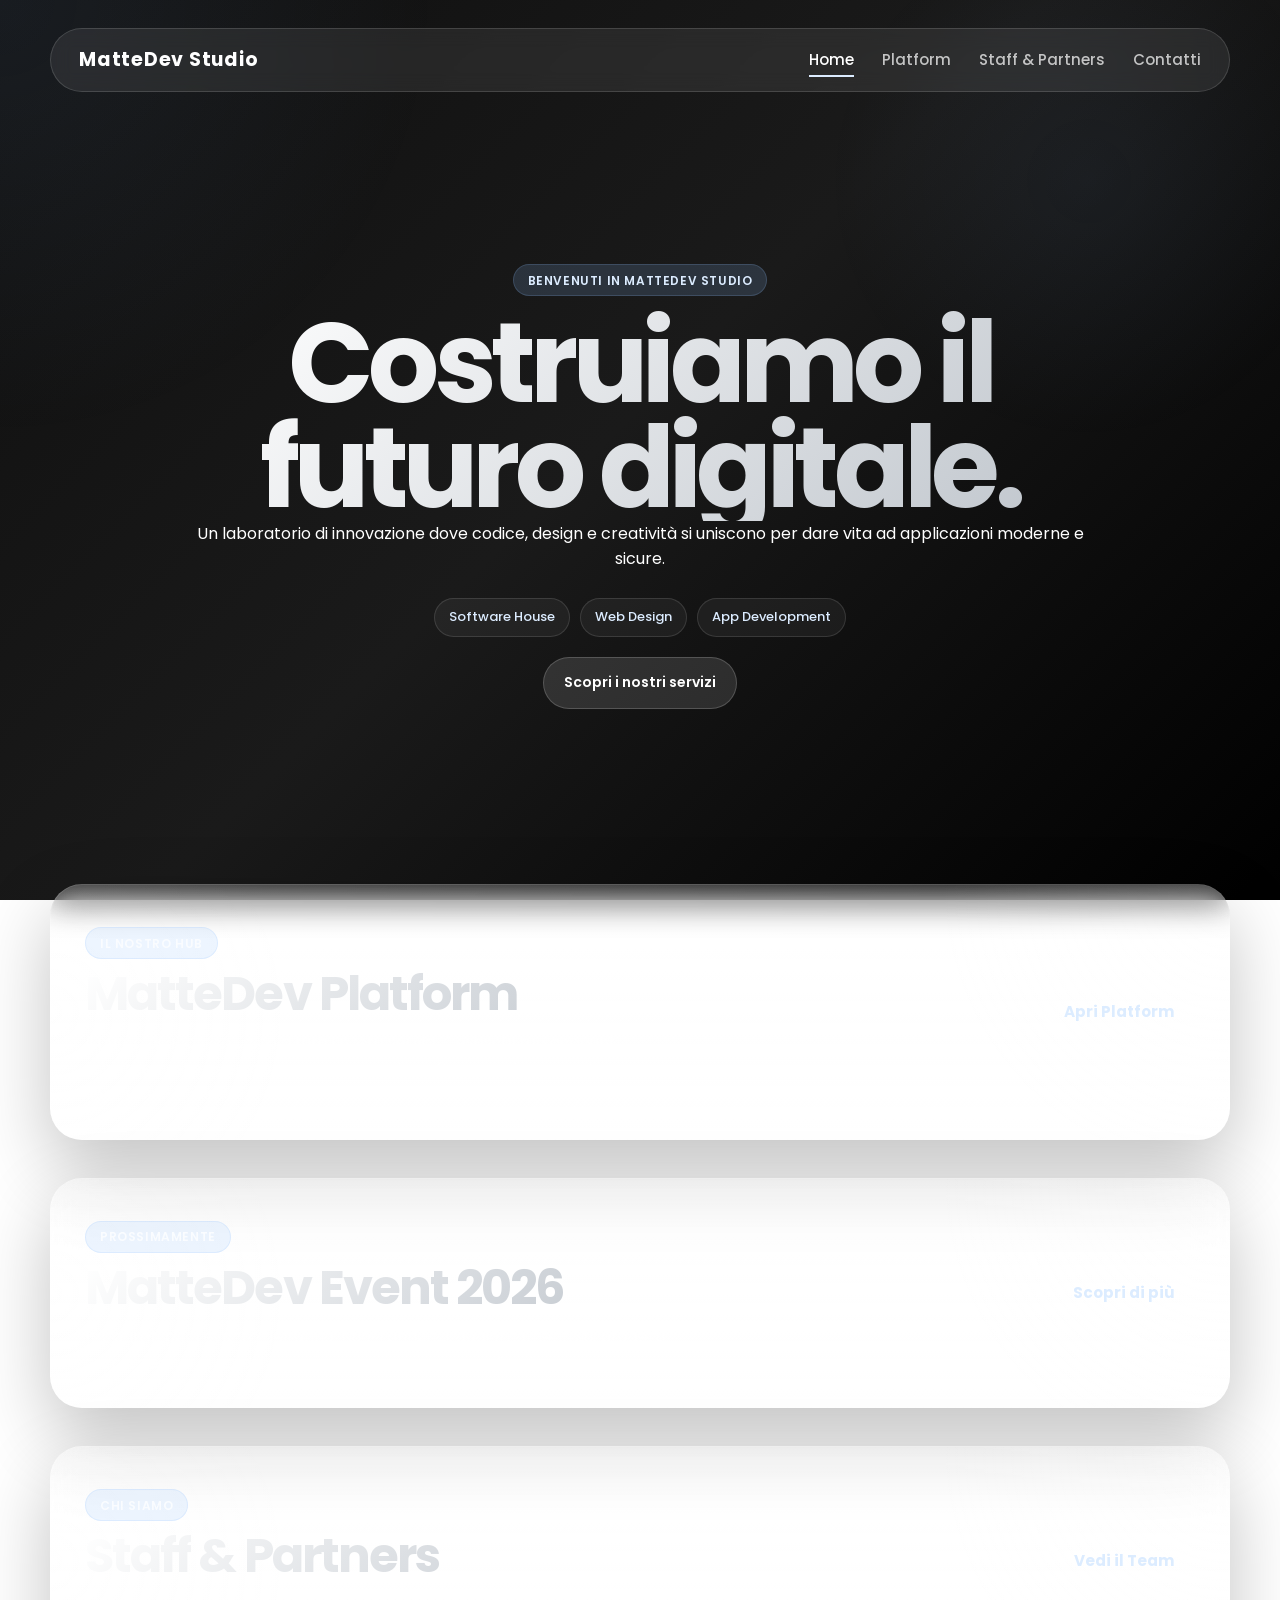
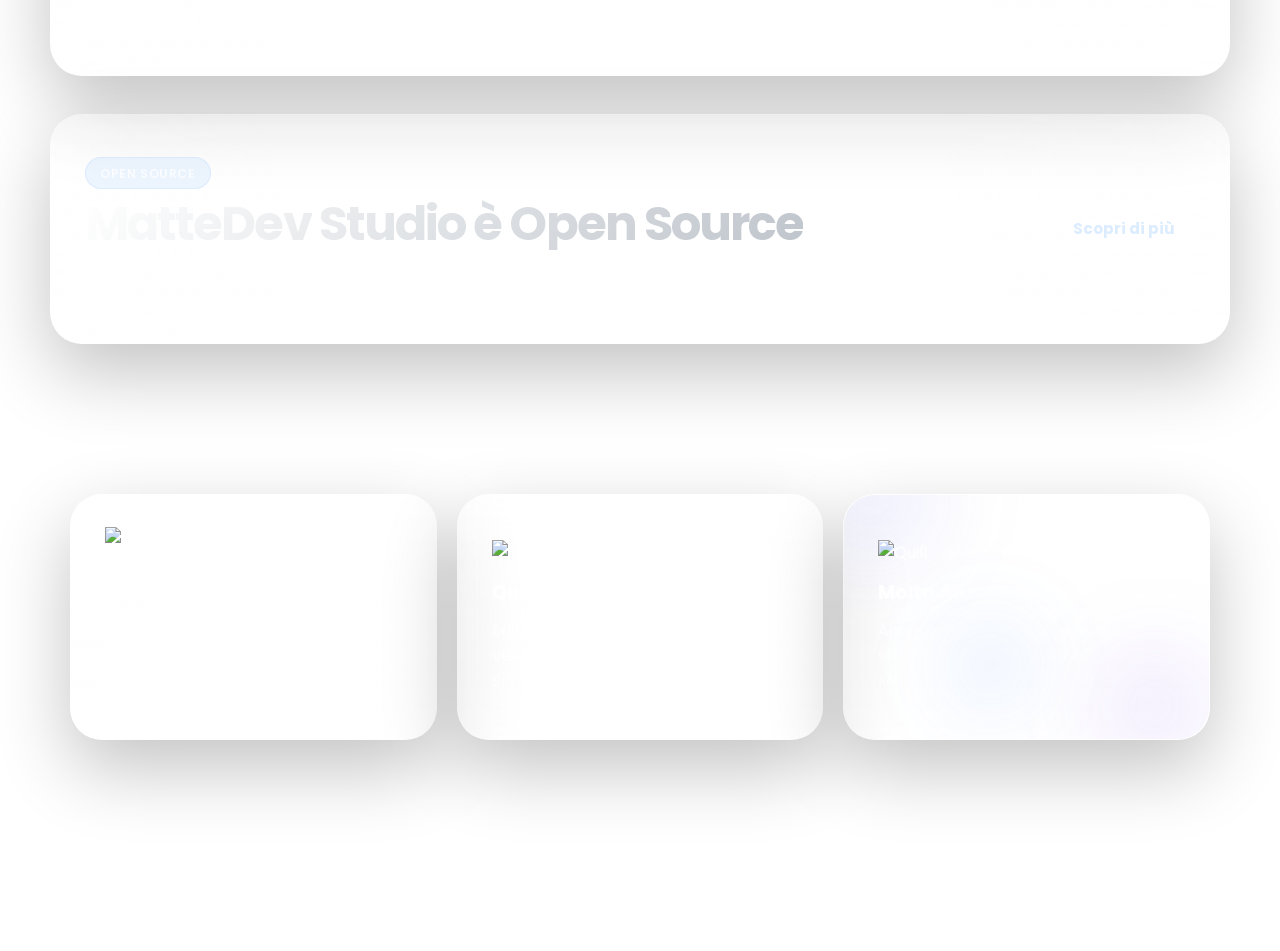
==== commit dd70d9e6: "New layout for projects" ====
--- a/index.html
+++ b/index.html
@@ -16,7 +16,7 @@
             <div class="nav-logo">MatteDev Studio</div>
             <div class="nav-links">
                 <a href="index.html" class="active">Home</a>
-                <a href="pages/projects.html">I nostri Progetti</a>
+                <a href="https://platform.mattedev.com" target="_blank" rel="noopener noreferrer">Platform</a>
                 <a href="pages/staff.html">Staff & Partners</a>
                 <a href="mailto:official@mattedev.com">Contatti</a>
             </div>
@@ -36,13 +36,14 @@
                     </div>
 
                     <div class="hero-actions">
-                        <a href="pages/projects.html" class="button button-primary">Esplora l'ecosistema</a>
+                        <a href="https://platform.mattedev.com" class="button button-primary">Scopri i nostri servizi</a>
                     </div>
                 </div>
             </section>
 
+            <!-- PLATFORM -->
             <section class="projects-section">
-                <a href="pages/projects.html" class="project-card highlight-card">
+                <a href="https://platform.mattedev.com" class="project-card highlight-card">
                     <div class="project-copy">
                         <p class="card-kicker">Il nostro HUB</p>
                         <h2>MatteDev Platform</h2>
@@ -52,6 +53,7 @@
                 </a>
             </section>
 
+            <!-- EVENT -->
             <section class="projects-section">
                 <a href="https://event.mattedev.com" target="_blank" rel="noopener noreferrer" class="project-card event-card">
                     <div class="project-copy">
@@ -63,6 +65,7 @@
                 </a>
             </section>
 
+            <!-- STAFF -->
             <section class="projects-section">
                 <a href="pages/staff.html" class="project-card">
                     <div class="project-copy">
@@ -73,6 +76,49 @@
                     <span class="project-arrow">Vedi il Team</span>
                 </a>
             </section>
+
+            <section class="projects-section">
+                <a href="https://open.mattedev.com" target="_blank" rel="noopener noreferrer" class="project-card event-card">
+                    <div class="project-copy">
+                        <p class="card-kicker">Open Source</p>
+                        <h2>MatteDev Studio è Open Source</h2>
+                        <p>Scopri i nostri progetti open source e contribuisci alla nostra community di sviluppatori.</p>
+                    </div>
+                    <span class="project-arrow">Scopri di più</span>
+                </a>
+            </section>
+
+            <!-- SERVIZI SECTION -->
+            <section class="services-section">
+                <h2 class="section-title">Scopri i nostri servizi da questa sezione</h2>
+                
+                <div class="services-grid">
+                    <a target="_blank" href="https://ai.mattedev.com" class="project-card">
+                        <div class="project-copy">
+                            <img src="https://media.mattedev.com/img/ai/ailogo.png" alt="MatteDev AI" class="project-logo">
+                            <h3>MatteDev AI</h3>
+                            <p>Strumenti intelligenti e veloci per potenziare il tuo flusso di lavoro con l'intelligenza artificiale.</p>
+                        </div>
+                    </a>
+
+                    <a target="_blank" href="https://quill.mattedev.com" class="project-card">
+                        <div class="project-copy">
+                            <img src="https://media.mattedev.com/img/quill/logo.png" alt="Quill" class="project-logo">
+                            <h3>Quill</h3>
+                            <p>Editor di testo moderno, veloce e open source. Scrivi senza distrazioni.</p>
+                        </div>
+                    </a>
+
+                    <a target="_blank" href="https://platform.mattedev.com" class="project-card teaser-card">
+                        <div class="project-copy">
+                                <img src="https://media.mattedev.com/img/extras/altroicon.png" alt="Quill" class="project-logo">
+                            <h3>Molto Altro</h3>
+                            <p>Accedi a Platform e sfoglia l'intero ecosistema MatteDev.</p>
+                        </div>
+                    </a>
+                </div>
+            </section>
+
         </main>
 
         <footer class="footer">
@@ -85,4 +131,4 @@
         </footer>
     </div>
 </body>
-</html>+</html>
--- a/media/style.css
+++ b/media/style.css
@@ -1124,4 +1124,145 @@
         .staff-grid { display: grid; grid-template-columns: repeat(auto-fit, minmax(250px, 1fr)); gap: 20px; margin-top: 20px; }
         .staff-card { background: rgba(255,255,255,0.05); padding: 25px; border-radius: 20px; text-align: center; border: 1px solid rgba(255,255,255,0.1); }
         .staff-card img { width: 80px; height: 80px; border-radius: 50%; margin-bottom: 15px; border: 2px solid #fff; }
-        .partner-badge { display: inline-block; padding: 5px 12px; border-radius: 12px; font-size: 0.8rem; background: #3498db; margin-top: 10px; }+        .partner-badge { display: inline-block; padding: 5px 12px; border-radius: 12px; font-size: 0.8rem; background: #3498db; margin-top: 10px; }
+        /* Project Logo */
+.project-logo {
+    width: 48px;
+    height: 48px;
+    margin-bottom: 12px;
+    object-fit: contain;
+}
+
+/* Teaser Card con pallini sfocati */
+.teaser-card {
+    position: relative;
+    overflow: hidden;
+}
+
+.teaser-card::before {
+    content: '';
+    position: absolute;
+    top: -40%;
+    left: -20%;
+    width: 200px;
+    height: 200px;
+    background: radial-gradient(circle, rgba(99, 102, 241, 0.15) 0%, transparent 70%);
+    filter: blur(40px);
+    pointer-events: none;
+}
+
+.teaser-card::after {
+    content: '';
+    position: absolute;
+    top: 50%;
+    right: -10%;
+    width: 180px;
+    height: 180px;
+    background: radial-gradient(circle, rgba(139, 92, 246, 0.15) 0%, transparent 70%);
+    filter: blur(35px);
+    pointer-events: none;
+}
+
+.teaser-card .project-copy::before {
+    content: '';
+    position: absolute;
+    bottom: -30%;
+    right: 10%;
+    width: 150px;
+    height: 150px;
+    background: radial-gradient(circle, rgba(59, 130, 246, 0.12) 0%, transparent 70%);
+    filter: blur(35px);
+    pointer-events: none;
+    z-index: 0;
+}
+
+.teaser-card .project-copy {
+    position: relative;
+    z-index: 1;
+}
+
+/* Services Section */
+.services-section {
+    padding: 40px 20px;
+}
+
+.section-title {
+    font-size: 1.8rem;
+    font-weight: 600;
+    margin-bottom: 30px;
+    text-align: center;
+    color: #fff;
+}
+
+.services-grid {
+    display: grid;
+    grid-template-columns: repeat(3, 1fr);
+    gap: 20px;
+}
+
+@media (max-width: 1024px) {
+    .services-grid {
+        grid-template-columns: repeat(2, 1fr);
+    }
+}
+
+@media (max-width: 640px) {
+    .services-grid {
+        grid-template-columns: 1fr;
+    }
+}
+
+/* Project Logo */
+.project-logo {
+    width: 48px;
+    height: 48px;
+    margin-bottom: 12px;
+    object-fit: contain;
+}
+
+/* Teaser Card con pallini sfocati */
+.teaser-card {
+    position: relative;
+    overflow: hidden;
+}
+
+.teaser-card::before {
+    content: '';
+    position: absolute;
+    top: -40%;
+    left: -20%;
+    width: 200px;
+    height: 200px;
+    background: radial-gradient(circle, rgba(99, 102, 241, 0.15) 0%, transparent 70%);
+    filter: blur(40px);
+    pointer-events: none;
+}
+
+.teaser-card::after {
+    content: '';
+    position: absolute;
+    top: 50%;
+    right: -10%;
+    width: 180px;
+    height: 180px;
+    background: radial-gradient(circle, rgba(139, 92, 246, 0.15) 0%, transparent 70%);
+    filter: blur(35px);
+    pointer-events: none;
+}
+
+.teaser-card .project-copy::before {
+    content: '';
+    position: absolute;
+    bottom: -30%;
+    right: 10%;
+    width: 150px;
+    height: 150px;
+    background: radial-gradient(circle, rgba(59, 130, 246, 0.12) 0%, transparent 70%);
+    filter: blur(35px);
+    pointer-events: none;
+}
+
+.teaser-card .project-copy {
+    position: relative;
+    z-index: 1;
+}
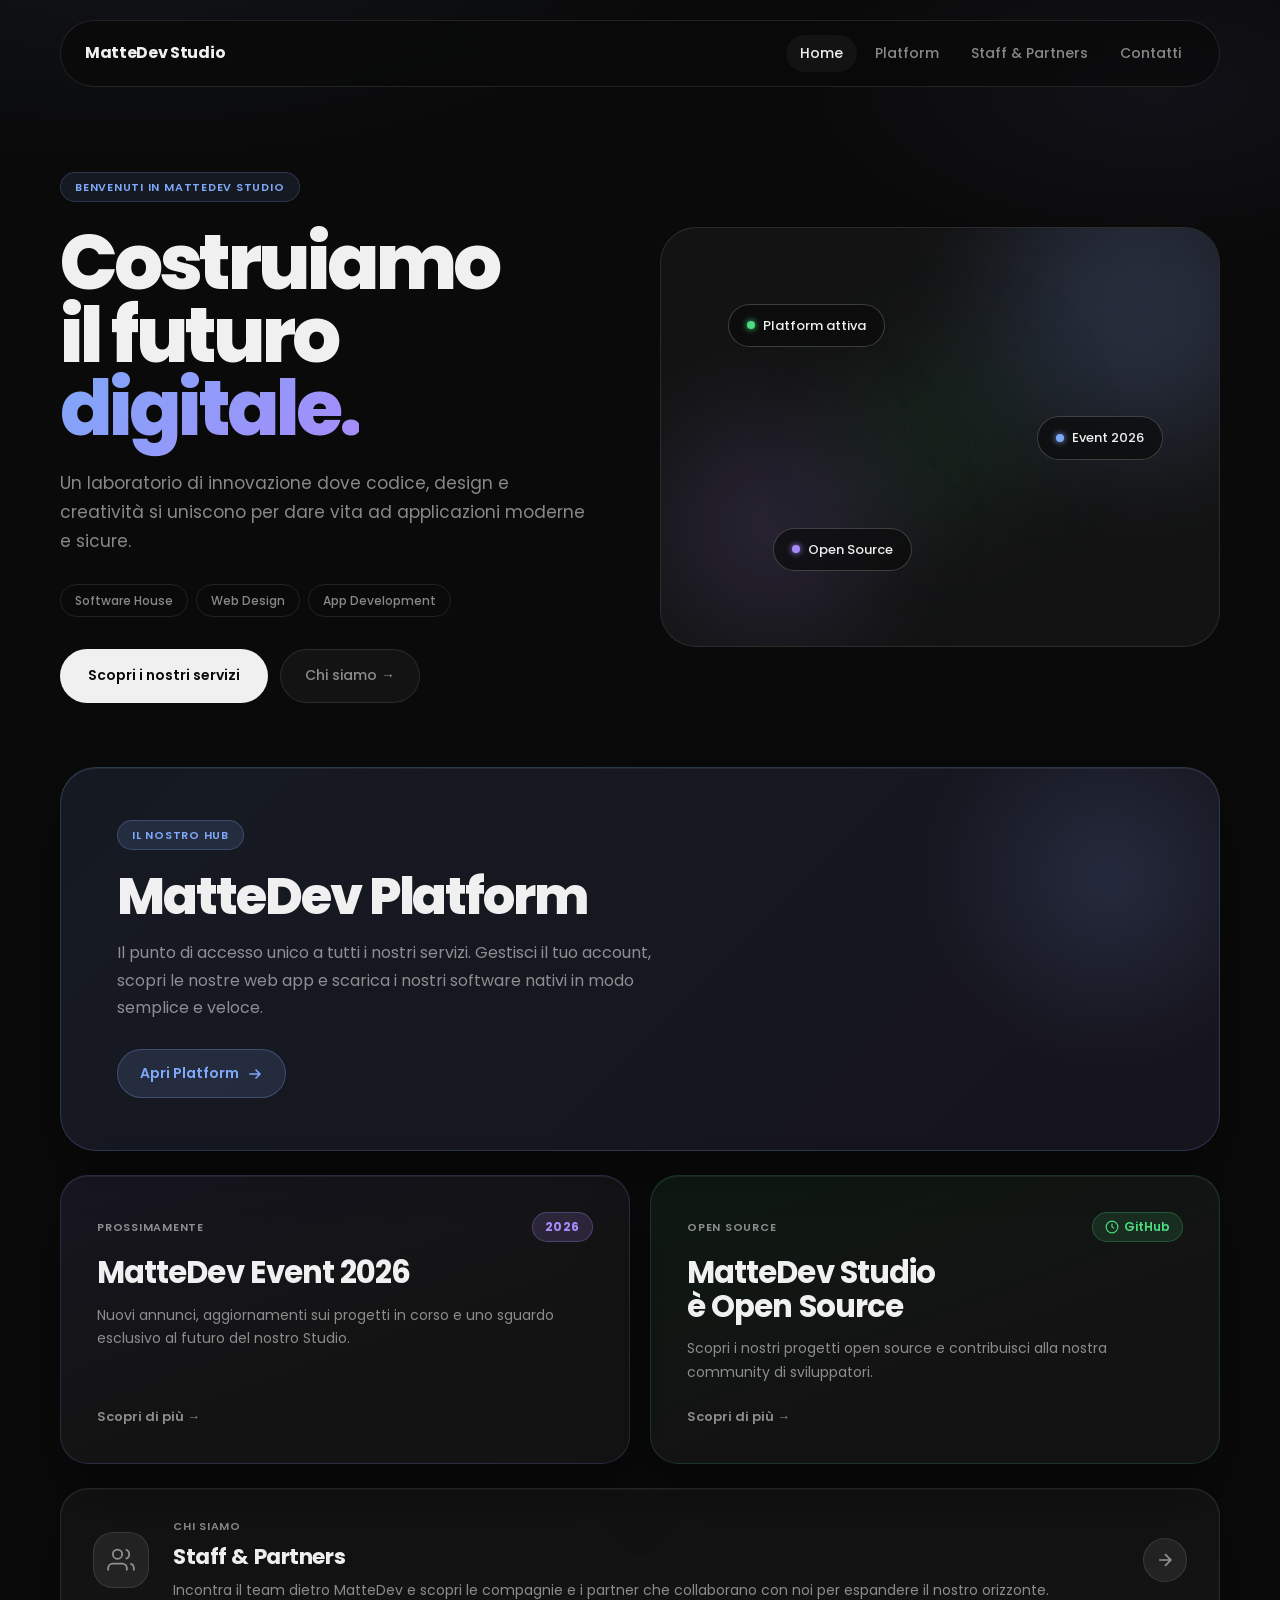
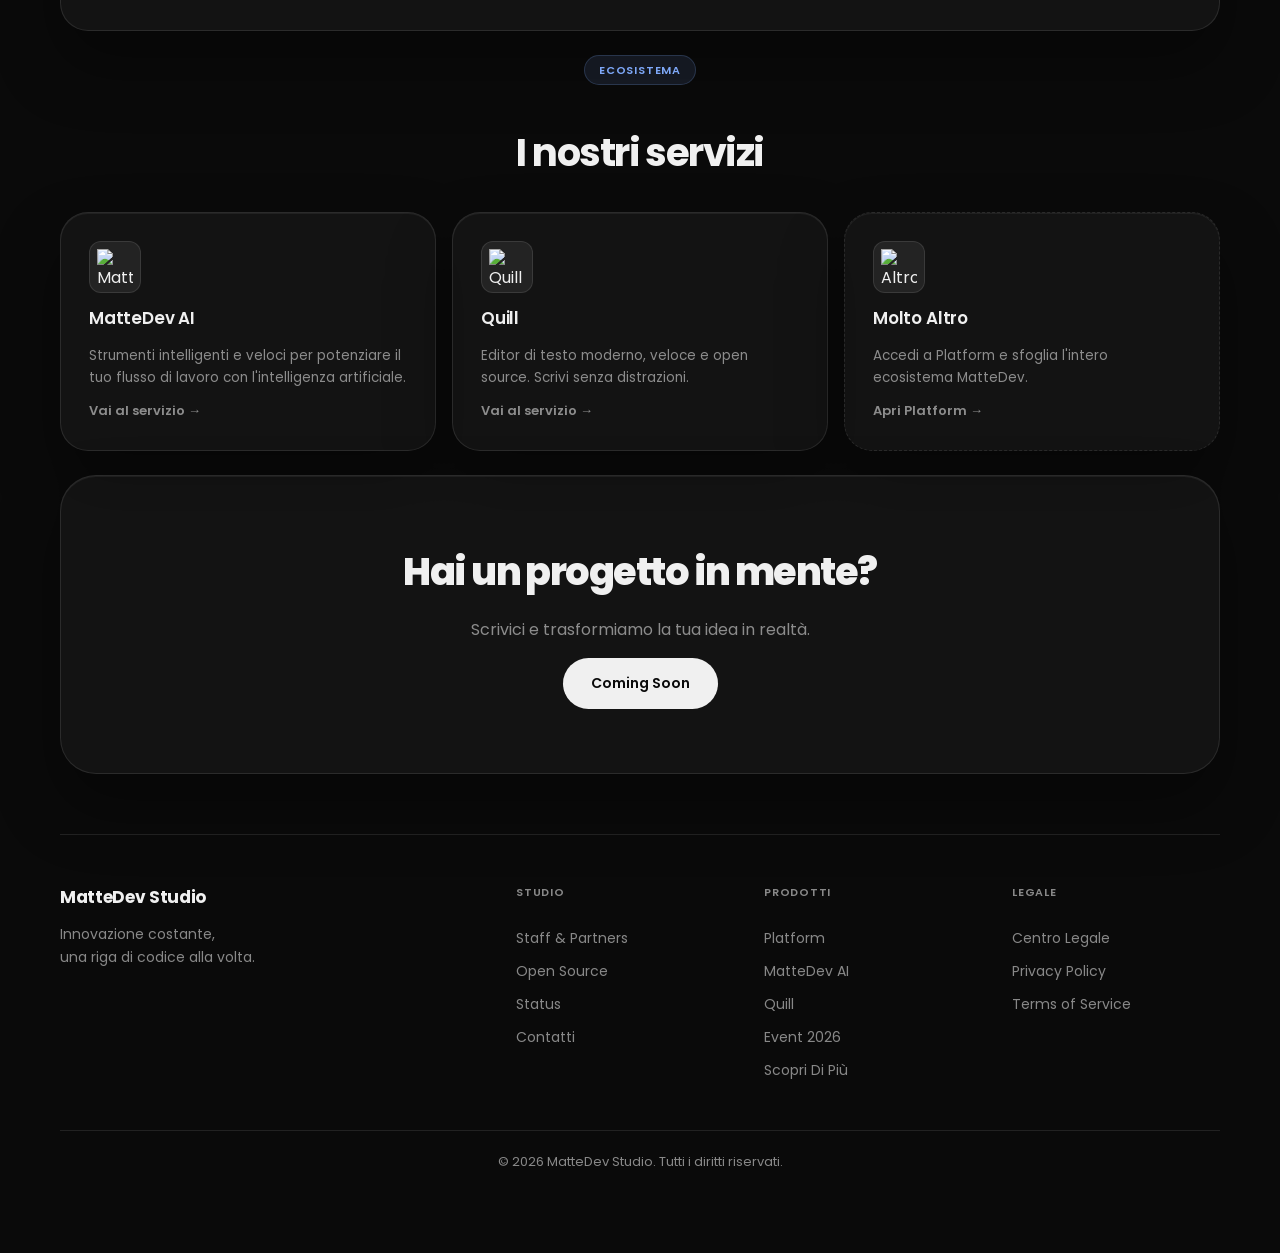
==== commit 09e50bbe: "New Graphics and sections" ====
--- a/index.html
+++ b/index.html
@@ -5,130 +5,201 @@
     <meta name="viewport" content="width=device-width, initial-scale=1.0">
     <title>MatteDev Studio - Home</title>
     <meta name="description" content="Benvenuti nel mondo MatteDev: Innovazione, Software e l'evento MatteDev Event 2026.">
-    <link rel="preconnect" href="https://fonts.googleapis.com">
-    <link rel="preconnect" href="https://fonts.gstatic.com" crossorigin>
-    <link href="https://fonts.googleapis.com/css2?family=Poppins:wght@300;400;600;800&display=swap" rel="stylesheet">
     <link rel="stylesheet" href="media/style.css">
 </head>
 <body>
+
+    <!-- NAV -->
+    <nav class="site-nav">
+        <div class="nav-logo">MatteDev Studio</div>
+        <div class="nav-links">
+            <a href="index.html" class="active">Home</a>
+            <a href="https://platform.mattedev.com" target="_blank" rel="noopener noreferrer">Platform</a>
+            <a href="pages/staff.html">Staff & Partners</a>
+            <a href="mailto:official@mattedev.com">Contatti</a>
+        </div>
+    </nav>
+
     <div class="page-shell">
-        <nav class="site-nav">
-            <div class="nav-logo">MatteDev Studio</div>
-            <div class="nav-links">
-                <a href="index.html" class="active">Home</a>
-                <a href="https://platform.mattedev.com" target="_blank" rel="noopener noreferrer">Platform</a>
-                <a href="pages/staff.html">Staff & Partners</a>
-                <a href="mailto:official@mattedev.com">Contatti</a>
-            </div>
-        </nav>
-
         <main>
+
+            <!-- ═══ HERO ═══ -->
             <section class="hero">
-                <div class="hero-copy">
-                    <p class="card-kicker">Benvenuti in MatteDev Studio</p>
-                    <h1>Costruiamo il futuro digitale.</h1>
-                    <p>Un laboratorio di innovazione dove codice, design e creatività si uniscono per dare vita ad applicazioni moderne e sicure.</p>
-                    
-                    <div class="hero-notes">
+                <div class="hero-content">
+                    <span class="kicker">Benvenuti in MatteDev Studio</span>
+                    <h1>Costruiamo<br>il futuro<br><em>digitale.</em></h1>
+                    <p class="hero-sub">Un laboratorio di innovazione dove codice, design e creatività si uniscono per dare vita ad applicazioni moderne e sicure.</p>
+                    <div class="hero-tags">
                         <span>Software House</span>
                         <span>Web Design</span>
                         <span>App Development</span>
                     </div>
-
                     <div class="hero-actions">
-                        <a href="https://platform.mattedev.com" class="button button-primary">Scopri i nostri servizi</a>
-                    </div>
-                </div>
-            </section>
-
-            <!-- PLATFORM -->
-            <section class="projects-section">
-                <a href="https://platform.mattedev.com" class="project-card highlight-card">
-                    <div class="project-copy">
-                        <p class="card-kicker">Il nostro HUB</p>
-                        <h2>MatteDev Platform</h2>
-                        <p>Il punto di accesso unico a tutti i nostri servizi. Gestisci il tuo account, scopri le nostre web app e scarica i nostri software nativi in modo semplice e veloce.</p>
-                    </div>
-                    <span class="project-arrow">Apri Platform</span>
-                </a>
-            </section>
-
-            <!-- EVENT -->
-            <section class="projects-section">
-                <a href="https://event.mattedev.com" target="_blank" rel="noopener noreferrer" class="project-card event-card">
-                    <div class="project-copy">
-                        <p class="card-kicker">Prossimamente</p>
-                        <h2>MatteDev Event 2026</h2>
-                        <p>Preparati per l'evento dell'anno. Nuovi annunci, aggiornamenti sui progetti in corso e uno sguardo esclusivo al futuro del nostro Studio.</p>
-                    </div>
-                    <span class="project-arrow">Scopri di più</span>
-                </a>
-            </section>
-
-            <!-- STAFF -->
-            <section class="projects-section">
-                <a href="pages/staff.html" class="project-card">
-                    <div class="project-copy">
-                        <p class="card-kicker">Chi siamo</p>
-                        <h2>Staff & Partners</h2>
+                        <a href="https://platform.mattedev.com" class="btn-primary-hero">Scopri i nostri servizi</a>
+                        <a href="pages/staff.html" class="btn-ghost-hero">Chi siamo →</a>
+                    </div>
+                </div>
+                <div class="hero-visual">
+                    <div class="hero-orb orb-1"></div>
+                    <div class="hero-orb orb-2"></div>
+                    <div class="hero-orb orb-3"></div>
+                    <div class="floating-card card-a">
+                        <span class="fc-dot dot-green"></span>
+                        <span class="fc-label">Platform attiva</span>
+                    </div>
+                    <div class="floating-card card-b">
+                        <span class="fc-dot dot-blue"></span>
+                        <span class="fc-label">Event 2026</span>
+                    </div>
+                    <div class="floating-card card-c">
+                        <span class="fc-dot dot-purple"></span>
+                        <span class="fc-label">Open Source</span>
+                    </div>
+                </div>
+            </section>
+
+            <!-- ═══ PLATFORM SPOTLIGHT ═══ -->
+            <section class="spotlight-section">
+                <a href="https://platform.mattedev.com" class="spotlight-card">
+                    <div class="spotlight-badge">Il nostro HUB</div>
+                    <h2>MatteDev Platform</h2>
+                    <p>Il punto di accesso unico a tutti i nostri servizi. Gestisci il tuo account, scopri le nostre web app e scarica i nostri software nativi in modo semplice e veloce.</p>
+                    <div class="spotlight-cta">
+                        <span>Apri Platform</span>
+                        <svg width="16" height="16" viewBox="0 0 16 16" fill="none"><path d="M3 8h10M9 4l4 4-4 4" stroke="currentColor" stroke-width="1.6" stroke-linecap="round" stroke-linejoin="round"/></svg>
+                    </div>
+                    <div class="spotlight-glow"></div>
+                </a>
+            </section>
+
+            <!-- ═══ DUE COLONNE: EVENT + OPEN SOURCE ═══ -->
+            <section class="two-col-section">
+
+                <a href="https://event.mattedev.com" target="_blank" rel="noopener noreferrer" class="accent-card event-accent">
+                    <div class="accent-top">
+                        <span class="accent-kicker">Prossimamente</span>
+                        <div class="event-countdown-chip">2026</div>
+                    </div>
+                    <h3>MatteDev Event 2026</h3>
+                    <p>Nuovi annunci, aggiornamenti sui progetti in corso e uno sguardo esclusivo al futuro del nostro Studio.</p>
+                    <div class="accent-cta">Scopri di più →</div>
+                </a>
+
+                <a href="https://open.mattedev.com" target="_blank" rel="noopener noreferrer" class="accent-card open-accent">
+                    <div class="accent-top">
+                        <span class="accent-kicker">Open Source</span>
+                        <div class="oss-chip">
+                            <svg width="14" height="14" viewBox="0 0 24 24" fill="none" stroke="currentColor" stroke-width="2"><circle cx="12" cy="12" r="10"/><path d="M12 6v6l4 2"/></svg>
+                            GitHub
+                        </div>
+                    </div>
+                    <h3>MatteDev Studio<br>è Open Source</h3>
+                    <p>Scopri i nostri progetti open source e contribuisci alla nostra community di sviluppatori.</p>
+                    <div class="accent-cta">Scopri di più →</div>
+                </a>
+
+            </section>
+
+            <!-- ═══ STAFF ═══ -->
+            <section class="horizontal-card-section">
+                <a href="pages/staff.html" class="horizontal-card">
+                    <div class="hcard-icon">
+                        <svg width="28" height="28" viewBox="0 0 24 24" fill="none" stroke="currentColor" stroke-width="1.5"><path d="M17 21v-2a4 4 0 0 0-4-4H5a4 4 0 0 0-4 4v2"/><circle cx="9" cy="7" r="4"/><path d="M23 21v-2a4 4 0 0 0-3-3.87M16 3.13a4 4 0 0 1 0 7.75"/></svg>
+                    </div>
+                    <div class="hcard-body">
+                        <span class="hcard-kicker">Chi siamo</span>
+                        <h3>Staff & Partners</h3>
                         <p>Incontra il team dietro MatteDev e scopri le compagnie e i partner che collaborano con noi per espandere il nostro orizzonte.</p>
                     </div>
-                    <span class="project-arrow">Vedi il Team</span>
-                </a>
-            </section>
-
-            <section class="projects-section">
-                <a href="https://open.mattedev.com" target="_blank" rel="noopener noreferrer" class="project-card event-card">
-                    <div class="project-copy">
-                        <p class="card-kicker">Open Source</p>
-                        <h2>MatteDev Studio è Open Source</h2>
-                        <p>Scopri i nostri progetti open source e contribuisci alla nostra community di sviluppatori.</p>
-                    </div>
-                    <span class="project-arrow">Scopri di più</span>
-                </a>
-            </section>
-
-            <!-- SERVIZI SECTION -->
+                    <div class="hcard-arrow">
+                        <svg width="20" height="20" viewBox="0 0 24 24" fill="none" stroke="currentColor" stroke-width="2"><path d="M5 12h14M12 5l7 7-7 7"/></svg>
+                    </div>
+                </a>
+            </section>
+
+            <!-- ═══ SERVIZI ═══ -->
             <section class="services-section">
-                <h2 class="section-title">Scopri i nostri servizi da questa sezione</h2>
-                
+                <div class="services-header">
+                    <span class="kicker">Ecosistema</span>
+                    <h2>I nostri servizi</h2>
+                </div>
                 <div class="services-grid">
-                    <a target="_blank" href="https://ai.mattedev.com" class="project-card">
-                        <div class="project-copy">
-                            <img src="https://media.mattedev.com/img/ai/ailogo.png" alt="MatteDev AI" class="project-logo">
-                            <h3>MatteDev AI</h3>
-                            <p>Strumenti intelligenti e veloci per potenziare il tuo flusso di lavoro con l'intelligenza artificiale.</p>
-                        </div>
+
+                    <a href="https://ai.mattedev.com" target="_blank" class="service-card">
+                        <div class="service-icon-wrap">
+                            <img src="https://media.mattedev.com/img/ai/ailogo.png" alt="MatteDev AI" class="service-logo">
+                        </div>
+                        <h4>MatteDev AI</h4>
+                        <p>Strumenti intelligenti e veloci per potenziare il tuo flusso di lavoro con l'intelligenza artificiale.</p>
+                        <span class="service-link">Vai al servizio →</span>
                     </a>
 
-                    <a target="_blank" href="https://quill.mattedev.com" class="project-card">
-                        <div class="project-copy">
-                            <img src="https://media.mattedev.com/img/quill/logo.png" alt="Quill" class="project-logo">
-                            <h3>Quill</h3>
-                            <p>Editor di testo moderno, veloce e open source. Scrivi senza distrazioni.</p>
-                        </div>
+                    <a href="https://quill.mattedev.com" target="_blank" class="service-card">
+                        <div class="service-icon-wrap">
+                            <img src="https://media.mattedev.com/img/quill/logo.png" alt="Quill" class="service-logo">
+                        </div>
+                        <h4>Quill</h4>
+                        <p>Editor di testo moderno, veloce e open source. Scrivi senza distrazioni.</p>
+                        <span class="service-link">Vai al servizio →</span>
                     </a>
 
-                    <a target="_blank" href="https://platform.mattedev.com" class="project-card teaser-card">
-                        <div class="project-copy">
-                                <img src="https://media.mattedev.com/img/extras/altroicon.png" alt="Quill" class="project-logo">
-                            <h3>Molto Altro</h3>
-                            <p>Accedi a Platform e sfoglia l'intero ecosistema MatteDev.</p>
-                        </div>
+                    <a href="https://platform.mattedev.com" target="_blank" class="service-card service-more">
+                        <div class="service-icon-wrap">
+                            <img src="https://media.mattedev.com/img/extras/altroicon.png" alt="Altro" class="service-logo">
+                        </div>
+                        <h4>Molto Altro</h4>
+                        <p>Accedi a Platform e sfoglia l'intero ecosistema MatteDev.</p>
+                        <span class="service-link">Apri Platform →</span>
                     </a>
+
+                </div>
+            </section>
+
+            <!-- ═══ CONTATTI CTA ═══ -->
+            <section class="cta-section">
+                <div class="cta-inner">
+                    <h2>Hai un progetto in mente?</h2>
+                    <p>Scrivici e trasformiamo la tua idea in realtà.</p>
+                    <a href="#" class="btn-primary-hero">Coming Soon</a>
                 </div>
             </section>
 
         </main>
 
+        <!-- ═══ FOOTER ═══ -->
         <footer class="footer">
-            <p>&copy; MatteDev Studio &bull; 2026</p>
-            <p>Innovazione costante, una riga di codice alla volta.</p>
-            <p>
-                <a href="pages/privacy.html">Privacy Policy</a> / 
-                <a href="pages/tos.html">Terms of Service</a>
-            </p>
+            <div class="footer-inner">
+                <div class="footer-brand">
+                    <div class="footer-logo">MatteDev Studio</div>
+                    <p>Innovazione costante,<br>una riga di codice alla volta.</p>
+                </div>
+                <div class="footer-links-col">
+                    <span class="footer-col-title">Studio</span>
+                    <a href="pages/staff.html">Staff & Partners</a>
+                    <a href="https://open.mattedev.com" target="_blank">Open Source</a>
+                    <a href="https://status.mattedev.com" target="_blank">Status</a>
+                    <a href="mailto:official@mattedev.com">Contatti</a>
+                </div>
+                <div class="footer-links-col">
+                    <span class="footer-col-title">Prodotti</span>
+                    <a href="https://platform.mattedev.com" target="_blank">Platform</a>
+                    <a href="https://ai.mattedev.com" target="_blank">MatteDev AI</a>
+                    <a href="https://quill.mattedev.com" target="_blank">Quill</a>
+                    <a href="https://event.mattedev.com" target="_blank">Event 2026</a>
+                    <a href="https://apps.mattedev.com" target="_blank">Scopri Di Più</a>
+                </div>
+                <div class="footer-links-col">
+                    <span class="footer-col-title">Legale</span>
+                    <a href="https://privacy.mattedev.com/" target="_blank">Centro Legale</a>
+                    <a href="https://privacy.mattedev.com/privacy.html " target="_blank">Privacy Policy</a>
+                    <a href="https://privacy.mattedev.com/terms.html" target="_blank">Terms of Service</a>
+                </div>
+            </div>
+            <div class="footer-bottom">
+                <p>&copy; 2026 MatteDev Studio. Tutti i diritti riservati.</p>
+            </div>
         </footer>
     </div>
+
 </body>
-</html>
+</html>
--- a/media/style.css
+++ b/media/style.css
@@ -1,1268 +1,770 @@
-@import url('https://fonts.googleapis.com/css2?family=Poppins:wght@300;400;500;600;700;800&display=swap');
-
+/* ═══════════════════════════════════════════════════════
+   MatteDev Studio — style.css
+   ═══════════════════════════════════════════════════════ */
+
+@import url('./fonts/fonts.css');
+
+/* ── Variables ── */
 :root {
-    --bg-main: linear-gradient(135deg, #0f0f0f 0%, #1a1a1a 48%, #000000 100%);
-    --text: #ffffff;
-    --muted: rgba(255, 255, 255, 0.72);
-    --soft: #dcecff;
-    --line: rgba(255, 255, 255, 0.12);
-    --line-strong: rgba(144, 192, 255, 0.32);
-    --panel: rgba(255, 255, 255, 0.05);
-    --panel-hover: rgba(255, 255, 255, 0.08);
-    --blue-soft: rgba(144, 192, 255, 0.16);
-    --shadow: 0 24px 60px rgba(0, 0, 0, 0.35);
-}
-
-* {
-    margin: 0;
-    padding: 0;
-    box-sizing: border-box;
-}
-
-html {
-    scroll-behavior: smooth;
-}
+    --bg:            #0a0a0a;
+    --surface:       rgba(255,255,255,0.04);
+    --surface-hover: rgba(255,255,255,0.07);
+    --border:        rgba(255,255,255,0.10);
+    --border-hover:  rgba(255,255,255,0.20);
+    --text:          #f0f0f0;
+    --muted:         rgba(240,240,240,0.55);
+    --accent:        #7ea8f8;       /* blue-ish */
+    --accent-glow:   rgba(126,168,248,0.15);
+    --purple:        #a78bfa;
+    --purple-glow:   rgba(167,139,250,0.12);
+    --green:         #4ade80;
+    --radius-sm:     12px;
+    --radius-md:     20px;
+    --radius-lg:     28px;
+    --radius-xl:     36px;
+    --shadow-card:   0 1px 0 rgba(255,255,255,0.06) inset,
+                     0 32px 64px rgba(0,0,0,0.36);
+    --transition:    0.22s cubic-bezier(.25,.8,.25,1);
+}
+
+/* ── Reset ── */
+*, *::before, *::after { box-sizing: border-box; margin: 0; padding: 0; }
+html { scroll-behavior: smooth; }
 
 body {
     font-family: 'Poppins', sans-serif;
-    background: var(--bg-main);
-    background-attachment: fixed;
-    color: var(--text);
-    line-height: 1.6;
+    background: var(--bg);
+    color: var(--text);
+    line-height: 1.65;
     min-height: 100vh;
     overflow-x: hidden;
     -webkit-font-smoothing: antialiased;
-    -moz-osx-font-smoothing: grayscale;
-}
-
+}
+
+/* Subtle grain overlay */
 body::before {
     content: "";
     position: fixed;
     inset: 0;
     background:
-        radial-gradient(circle at top left, rgba(144, 192, 255, 0.08), transparent 28%),
-        radial-gradient(circle at 85% 20%, rgba(144, 192, 255, 0.06), transparent 20%);
+        radial-gradient(ellipse 80% 50% at 10% -10%, rgba(126,168,248,0.07) 0%, transparent 60%),
+        radial-gradient(ellipse 60% 40% at 90% 10%, rgba(167,139,250,0.06) 0%, transparent 50%);
     pointer-events: none;
-}
-
-a {
-    color: inherit;
-    text-decoration: none;
-}
-
+    z-index: 0;
+}
+
+a { color: inherit; text-decoration: none; }
+
+/* ── Layout ── */
 .page-shell {
-    width: min(1180px, calc(100% - 40px));
+    width: min(1160px, calc(100% - 48px));
     margin: 0 auto;
-    padding: 28px 0 40px;
+    padding-bottom: 60px;
     position: relative;
-}
-
+    z-index: 1;
+}
+
+/* ══════════════════════════════════════════════
+   NAV
+══════════════════════════════════════════════ */
 .site-nav {
-    position: sticky;
-    top: 22px;
-    z-index: 50;
+    position: fixed;
+    top: 20px;
+    left: 50%;
+    transform: translateX(-50%);
+    width: min(1160px, calc(100% - 48px));
+    z-index: 100;
     display: flex;
     justify-content: space-between;
     align-items: center;
     gap: 24px;
-    padding: 16px 28px;
-    border-radius: 999px;
-    background: rgba(255, 255, 255, 0.08);
-    backdrop-filter: blur(10px);
-    -webkit-backdrop-filter: blur(10px);
-    border: 1px solid rgba(255, 255, 255, 0.14);
+    padding: 14px 24px;
+    border-radius: 999px;
+    background: rgba(10,10,10,0.75);
+    backdrop-filter: blur(20px);
+    -webkit-backdrop-filter: blur(20px);
+    border: 1px solid var(--border);
 }
 
 .nav-logo {
-    font-size: 19px;
+    font-size: 16px;
     font-weight: 700;
-    letter-spacing: 0.04em;
-}
-
-.nav-links {
-    display: flex;
-    align-items: center;
-    gap: 28px;
-}
+    letter-spacing: -0.02em;
+    color: var(--text);
+}
+
+.nav-links { display: flex; align-items: center; gap: 4px; }
 
 .nav-links a {
     color: var(--muted);
-    font-size: 15px;
+    font-size: 14px;
     font-weight: 500;
-    position: relative;
-    transition: color 0.25s ease;
-}
-
-.nav-links a:hover,
-.nav-links a.active {
-    color: var(--text);
-}
-
-.nav-links a::after {
-    content: "";
-    position: absolute;
-    left: 0;
-    right: 0;
-    bottom: -5px;
-    height: 2px;
-    background: var(--soft);
-    transform: scaleX(0);
-    transition: transform 0.25s ease;
-}
-
-.nav-links a:hover::after,
-.nav-links a.active::after {
-    transform: scaleX(1);
-}
-
+    padding: 7px 14px;
+    border-radius: 999px;
+    transition: color var(--transition), background var(--transition);
+}
+
+.nav-links a:hover { color: var(--text); background: var(--surface-hover); }
+.nav-links a.active { color: var(--text); background: var(--surface); }
+
+/* ══════════════════════════════════════════════
+   MAIN
+══════════════════════════════════════════════ */
 main {
     display: flex;
     flex-direction: column;
-    gap: 34px;
-    padding-top: 34px;
-}
-
+    gap: 24px;
+    padding-top: calc(20px + 52px + 40px); /* nav offset */
+}
+
+/* ══════════════════════════════════════════════
+   HERO
+══════════════════════════════════════════════ */
 .hero {
-    min-height: calc(100vh - 180px);
-    display: flex;
-    flex-direction: column;
-    justify-content: center;
-    gap: 34px;
-    align-items: center;
-}
-
-.hero-copy {
-    padding: 8px 0;
-    text-align: center;
-    max-width: 900px;
-    width: min(100%, 900px);
-}
-
-.eyebrow,
-.card-kicker,
-.side-label {
+    display: grid;
+    grid-template-columns: 1fr 1fr;
+    align-items: center;
+    gap: 40px;
+    min-height: 520px;
+    padding: 60px 0 40px;
+}
+
+.hero-content { max-width: 560px; }
+
+.kicker {
     display: inline-flex;
     align-items: center;
-    min-height: 32px;
-    padding: 0 14px;
-    border-radius: 999px;
-    background: var(--blue-soft);
-    color: var(--soft);
-    border: 1px solid rgba(144, 192, 255, 0.18);
-    font-size: 12px;
-    font-weight: 600;
-    letter-spacing: 0.05em;
+    gap: 8px;
+    padding: 5px 14px;
+    border-radius: 999px;
+    background: rgba(126,168,248,0.10);
+    border: 1px solid rgba(126,168,248,0.20);
+    color: var(--accent);
+    font-size: 11px;
+    font-weight: 600;
+    letter-spacing: 0.07em;
     text-transform: uppercase;
-}
-
-.hero h1,
-.project-copy h2,
-.event-copy h2 {
-    background: linear-gradient(135deg, #ffffff 0%, #bfc5cc 100%);
+    margin-bottom: 24px;
+}
+
+.hero h1 {
+    font-size: clamp(3.2rem, 6vw, 5.5rem);
+    font-weight: 800;
+    line-height: 0.95;
+    letter-spacing: -0.05em;
+    color: var(--text);
+    margin-bottom: 24px;
+}
+
+.hero h1 em {
+    font-style: normal;
+    background: linear-gradient(135deg, var(--accent) 0%, var(--purple) 100%);
     -webkit-background-clip: text;
     -webkit-text-fill-color: transparent;
     background-clip: text;
-    text-wrap: balance;
-    overflow-wrap: anywhere;
-}
-
-.hero h1 {
-    font-size: clamp(3rem, 9vw, 7rem);
-    line-height: 0.94;
-    letter-spacing: -0.05em;
-    margin-top: 14px;
-}
-
-.hero-text {
-    margin: 18px auto 0;
-    max-width: 58ch;
-    font-size: 18px;
-    color: var(--muted);
-    text-align: center;
-}
-
-.hero-notes {
+}
+
+.hero-sub {
+    font-size: 17px;
+    color: var(--muted);
+    max-width: 48ch;
+    line-height: 1.7;
+    margin-bottom: 28px;
+}
+
+.hero-tags {
     display: flex;
     flex-wrap: wrap;
-    gap: 10px;
-    margin-top: 26px;
-    justify-content: center;
-}
-
-.hero-notes span {
-    padding: 8px 14px;
-    border-radius: 999px;
-    border: 1px solid var(--line);
-    background: rgba(255, 255, 255, 0.05);
-    color: var(--soft);
+    gap: 8px;
+    margin-bottom: 32px;
+}
+
+.hero-tags span {
+    padding: 6px 14px;
+    border-radius: 999px;
+    border: 1px solid var(--border);
+    color: var(--muted);
+    font-size: 12px;
+    font-weight: 500;
+}
+
+.hero-actions { display: flex; gap: 12px; flex-wrap: wrap; }
+
+.btn-primary-hero {
+    display: inline-flex;
+    align-items: center;
+    gap: 8px;
+    padding: 14px 28px;
+    border-radius: 999px;
+    background: var(--text);
+    color: var(--bg);
+    font-size: 14px;
+    font-weight: 600;
+    transition: opacity var(--transition), transform var(--transition);
+}
+
+.btn-primary-hero:hover { opacity: 0.88; transform: translateY(-2px); }
+
+.btn-ghost-hero {
+    display: inline-flex;
+    align-items: center;
+    padding: 14px 24px;
+    border-radius: 999px;
+    background: var(--surface);
+    border: 1px solid var(--border);
+    color: var(--muted);
+    font-size: 14px;
+    font-weight: 500;
+    transition: color var(--transition), border-color var(--transition), transform var(--transition);
+}
+
+.btn-ghost-hero:hover { color: var(--text); border-color: var(--border-hover); transform: translateY(-2px); }
+
+/* Hero visual side */
+.hero-visual {
+    position: relative;
+    height: 420px;
+    border-radius: var(--radius-xl);
+    background: var(--surface);
+    border: 1px solid var(--border);
+    overflow: hidden;
+}
+
+.hero-orb {
+    position: absolute;
+    border-radius: 50%;
+    filter: blur(60px);
+    pointer-events: none;
+}
+.orb-1 { width: 280px; height: 280px; background: rgba(126,168,248,0.18); top: -60px; right: -60px; }
+.orb-2 { width: 200px; height: 200px; background: rgba(167,139,250,0.16); bottom: 20px; left: 10px; }
+.orb-3 { width: 160px; height: 160px; background: rgba(74,222,128,0.10); top: 50%; left: 50%; transform: translate(-50%,-50%); }
+
+.floating-card {
+    position: absolute;
+    display: inline-flex;
+    align-items: center;
+    gap: 8px;
+    padding: 10px 18px;
+    border-radius: 999px;
+    background: rgba(10,10,10,0.65);
+    backdrop-filter: blur(16px);
+    border: 1px solid var(--border-hover);
     font-size: 13px;
     font-weight: 500;
-}
-
-.hero-side {
+    color: var(--text);
+}
+
+.card-a { top: 18%; left: 12%; animation: floatY 5s ease-in-out infinite; }
+.card-b { top: 45%; right: 10%; animation: floatY 5s ease-in-out infinite 1.6s; }
+.card-c { bottom: 18%; left: 20%; animation: floatY 5s ease-in-out infinite 3.2s; }
+
+@keyframes floatY {
+    0%, 100% { transform: translateY(0); }
+    50% { transform: translateY(-8px); }
+}
+
+.fc-dot {
+    width: 8px; height: 8px;
+    border-radius: 50%;
+    flex-shrink: 0;
+}
+.dot-green  { background: var(--green); box-shadow: 0 0 6px var(--green); }
+.dot-blue   { background: var(--accent); box-shadow: 0 0 6px var(--accent); }
+.dot-purple { background: var(--purple); box-shadow: 0 0 6px var(--purple); }
+
+/* ══════════════════════════════════════════════
+   SPOTLIGHT — Platform
+══════════════════════════════════════════════ */
+.spotlight-section { display: block; }
+
+.spotlight-card {
+    display: block;
+    position: relative;
+    overflow: hidden;
+    padding: 52px 56px;
+    border-radius: var(--radius-xl);
+    background: linear-gradient(135deg, rgba(126,168,248,0.10) 0%, rgba(167,139,250,0.08) 100%);
+    border: 1px solid rgba(126,168,248,0.22);
+    box-shadow: var(--shadow-card);
+    transition: transform var(--transition), border-color var(--transition);
+}
+
+.spotlight-card:hover { transform: translateY(-3px); border-color: rgba(126,168,248,0.35); }
+
+.spotlight-glow {
+    position: absolute;
+    top: -80px; right: -80px;
+    width: 380px; height: 380px;
+    background: radial-gradient(circle, rgba(126,168,248,0.14) 0%, transparent 70%);
+    pointer-events: none;
+}
+
+.spotlight-badge {
+    display: inline-flex;
+    padding: 5px 14px;
+    border-radius: 999px;
+    background: rgba(126,168,248,0.14);
+    border: 1px solid rgba(126,168,248,0.25);
+    color: var(--accent);
+    font-size: 11px;
+    font-weight: 600;
+    letter-spacing: 0.07em;
+    text-transform: uppercase;
+    margin-bottom: 20px;
+}
+
+.spotlight-card h2 {
+    font-size: clamp(2.2rem, 4vw, 3.4rem);
+    font-weight: 800;
+    letter-spacing: -0.04em;
+    line-height: 1.05;
+    color: var(--text);
+    margin-bottom: 16px;
+}
+
+.spotlight-card p {
+    font-size: 16px;
+    color: var(--muted);
+    max-width: 58ch;
+    margin-bottom: 28px;
+    line-height: 1.7;
+}
+
+.spotlight-cta {
+    display: inline-flex;
+    align-items: center;
+    gap: 8px;
+    padding: 12px 22px;
+    border-radius: 999px;
+    background: rgba(126,168,248,0.14);
+    border: 1px solid rgba(126,168,248,0.28);
+    color: var(--accent);
+    font-size: 14px;
+    font-weight: 600;
+    transition: background var(--transition), transform var(--transition);
+}
+
+.spotlight-card:hover .spotlight-cta { background: rgba(126,168,248,0.22); transform: translateX(4px); }
+
+/* ══════════════════════════════════════════════
+   TWO-COL — Event + Open Source
+══════════════════════════════════════════════ */
+.two-col-section {
+    display: grid;
+    grid-template-columns: 1fr 1fr;
+    gap: 20px;
+}
+
+.accent-card {
     display: flex;
     flex-direction: column;
     gap: 14px;
-    align-self: center;
-}
-
-.hero-side-card {
-    padding: 22px;
-    border-radius: 24px;
-    background: var(--panel);
-    border: 1px solid var(--line);
-    box-shadow: var(--shadow);
-}
-
-.hero-side-text {
+    padding: 36px;
+    border-radius: var(--radius-lg);
+    border: 1px solid var(--border);
+    background: var(--surface);
+    box-shadow: var(--shadow-card);
+    transition: transform var(--transition), border-color var(--transition), background var(--transition);
+    overflow: hidden;
+    position: relative;
+}
+
+.accent-card:hover { transform: translateY(-3px); background: var(--surface-hover); border-color: var(--border-hover); }
+
+.event-accent {
+    background: linear-gradient(160deg, rgba(167,139,250,0.09) 0%, var(--surface) 60%);
+    border-color: rgba(167,139,250,0.18);
+}
+
+.event-accent:hover { border-color: rgba(167,139,250,0.32); }
+
+.open-accent {
+    background: linear-gradient(160deg, rgba(74,222,128,0.07) 0%, var(--surface) 60%);
+    border-color: rgba(74,222,128,0.16);
+}
+
+.open-accent:hover { border-color: rgba(74,222,128,0.28); }
+
+.accent-top { display: flex; align-items: center; justify-content: space-between; }
+
+.accent-kicker {
+    font-size: 11px;
+    font-weight: 600;
+    text-transform: uppercase;
+    letter-spacing: 0.07em;
+    color: var(--muted);
+}
+
+.event-countdown-chip {
+    padding: 4px 12px;
+    border-radius: 999px;
+    background: rgba(167,139,250,0.16);
+    border: 1px solid rgba(167,139,250,0.28);
+    color: var(--purple);
+    font-size: 12px;
+    font-weight: 700;
+    letter-spacing: 0.05em;
+}
+
+.oss-chip {
+    display: inline-flex;
+    align-items: center;
+    gap: 5px;
+    padding: 4px 12px;
+    border-radius: 999px;
+    background: rgba(74,222,128,0.12);
+    border: 1px solid rgba(74,222,128,0.24);
+    color: var(--green);
+    font-size: 12px;
+    font-weight: 600;
+}
+
+.accent-card h3 {
+    font-size: clamp(1.4rem, 2.4vw, 2rem);
+    font-weight: 700;
+    letter-spacing: -0.03em;
+    line-height: 1.1;
+    color: var(--text);
+}
+
+.accent-card p { font-size: 14px; color: var(--muted); line-height: 1.65; flex: 1; }
+
+.accent-cta {
+    margin-top: 8px;
+    font-size: 13px;
+    font-weight: 600;
+    color: var(--muted);
+    transition: color var(--transition), letter-spacing var(--transition);
+}
+
+.event-accent:hover .accent-cta { color: var(--purple); }
+.open-accent:hover .accent-cta { color: var(--green); }
+
+/* ══════════════════════════════════════════════
+   HORIZONTAL CARD — Staff
+══════════════════════════════════════════════ */
+.horizontal-card-section { display: block; }
+
+.horizontal-card {
+    display: flex;
+    align-items: center;
+    gap: 24px;
+    padding: 28px 32px;
+    border-radius: var(--radius-lg);
+    background: var(--surface);
+    border: 1px solid var(--border);
+    box-shadow: var(--shadow-card);
+    transition: transform var(--transition), background var(--transition), border-color var(--transition);
+}
+
+.horizontal-card:hover { transform: translateY(-2px); background: var(--surface-hover); border-color: var(--border-hover); }
+
+.hcard-icon {
+    flex-shrink: 0;
+    width: 56px; height: 56px;
+    border-radius: var(--radius-md);
+    background: var(--surface-hover);
+    border: 1px solid var(--border);
+    display: flex;
+    align-items: center;
+    justify-content: center;
+    color: var(--muted);
+}
+
+.hcard-body { flex: 1; min-width: 0; }
+
+.hcard-kicker {
+    display: block;
+    font-size: 11px;
+    font-weight: 600;
+    text-transform: uppercase;
+    letter-spacing: 0.07em;
+    color: var(--muted);
+    margin-bottom: 4px;
+}
+
+.hcard-body h3 {
+    font-size: 1.35rem;
+    font-weight: 700;
+    letter-spacing: -0.02em;
+    color: var(--text);
+    margin-bottom: 4px;
+}
+
+.hcard-body p { font-size: 14px; color: var(--muted); }
+
+.hcard-arrow {
+    flex-shrink: 0;
+    width: 44px; height: 44px;
+    border-radius: 50%;
+    background: var(--surface-hover);
+    border: 1px solid var(--border);
+    display: flex;
+    align-items: center;
+    justify-content: center;
+    color: var(--muted);
+    transition: background var(--transition), color var(--transition), border-color var(--transition), transform var(--transition);
+}
+
+.horizontal-card:hover .hcard-arrow {
+    background: rgba(255,255,255,0.10);
+    border-color: var(--border-hover);
+    color: var(--text);
+    transform: translateX(4px);
+}
+
+/* ══════════════════════════════════════════════
+   SERVICES
+══════════════════════════════════════════════ */
+.services-section { display: flex; flex-direction: column; gap: 28px; }
+
+.services-header { text-align: center; }
+
+.services-header h2 {
+    font-size: clamp(1.8rem, 3vw, 2.6rem);
+    font-weight: 700;
+    letter-spacing: -0.04em;
+    color: var(--text);
+    margin-top: 12px;
+}
+
+.services-grid {
+    display: grid;
+    grid-template-columns: repeat(3, 1fr);
+    gap: 16px;
+}
+
+.service-card {
+    display: flex;
+    flex-direction: column;
+    gap: 12px;
+    padding: 28px;
+    border-radius: var(--radius-lg);
+    background: var(--surface);
+    border: 1px solid var(--border);
+    box-shadow: var(--shadow-card);
+    transition: transform var(--transition), background var(--transition), border-color var(--transition);
+}
+
+.service-card:hover { transform: translateY(-4px); background: var(--surface-hover); border-color: var(--border-hover); }
+
+.service-icon-wrap {
+    width: 52px; height: 52px;
+    border-radius: var(--radius-sm);
+    background: var(--surface-hover);
+    border: 1px solid var(--border);
+    display: flex;
+    align-items: center;
+    justify-content: center;
+    overflow: hidden;
+    flex-shrink: 0;
+}
+
+.service-logo { width: 36px; height: 36px; object-fit: contain; }
+
+.service-card h4 {
+    font-size: 1.05rem;
+    font-weight: 600;
+    color: var(--text);
+    letter-spacing: -0.01em;
+}
+
+.service-card p { font-size: 13.5px; color: var(--muted); line-height: 1.6; flex: 1; }
+
+.service-link {
+    font-size: 13px;
+    font-weight: 600;
+    color: var(--muted);
+    transition: color var(--transition);
+}
+
+.service-card:hover .service-link { color: var(--accent); }
+
+.service-more { border-style: dashed; }
+
+/* ══════════════════════════════════════════════
+   CTA SECTION
+══════════════════════════════════════════════ */
+.cta-section {
+    border-radius: var(--radius-xl);
+    background: var(--surface);
+    border: 1px solid var(--border);
+    padding: 64px 40px;
+    text-align: center;
+    box-shadow: var(--shadow-card);
+}
+
+.cta-inner { max-width: 500px; margin: 0 auto; display: flex; flex-direction: column; align-items: center; gap: 14px; }
+
+.cta-inner h2 {
+    font-size: clamp(1.8rem, 3vw, 2.8rem);
+    font-weight: 800;
+    letter-spacing: -0.04em;
+    color: var(--text);
+}
+
+.cta-inner p { font-size: 16px; color: var(--muted); }
+
+/* ══════════════════════════════════════════════
+   FOOTER
+══════════════════════════════════════════════ */
+.footer {
+    margin-top: 60px;
+    padding-top: 48px;
+    border-top: 1px solid var(--border);
+}
+
+.footer-inner {
+    display: grid;
+    grid-template-columns: 2fr 1fr 1fr 1fr;
+    gap: 40px;
+    margin-bottom: 48px;
+}
+
+.footer-logo {
+    font-size: 17px;
+    font-weight: 700;
+    letter-spacing: -0.02em;
+    color: var(--text);
+    margin-bottom: 12px;
+}
+
+.footer-brand p { font-size: 14px; color: var(--muted); line-height: 1.7; }
+
+.footer-col-title {
+    display: block;
+    font-size: 11px;
+    font-weight: 600;
+    text-transform: uppercase;
+    letter-spacing: 0.07em;
     color: var(--muted);
     margin-bottom: 16px;
 }
 
-.hero-actions {
-    display: flex;
-    flex-direction: row;
-    gap: 12px;
-    margin-top: 20px;
-    justify-content: center;
-}
-
-.button,
-.event-link {
-    display: inline-flex;
-    align-items: center;
-    justify-content: center;
-    min-height: 52px;
-    padding: 0 20px;
-    border-radius: 999px;
+.footer-links-col {
+    display: flex;
+    flex-direction: column;
+    gap: 10px;
+}
+
+.footer-links-col a {
     font-size: 14px;
-    font-weight: 600;
-    transition: all 0.25s ease;
-}
-
-.button-primary {
-    background: rgba(255, 255, 255, 0.12);
-    border: 1px solid rgba(255, 255, 255, 0.18);
-}
-
-.button-secondary,
-.event-link {
-    background: transparent;
-    border: 1px solid var(--line);
-    color: var(--soft);
-}
-
-.button:hover,
-.event-link:hover {
-    transform: translateY(-2px);
-    border-color: var(--line-strong);
-    background: var(--panel-hover);
-}
-
-.projects-section,
-.event-section {
-    padding-top: 4px;
-}
-
-.project-card {
-    position: relative;
-    display: flex;
-    justify-content: space-between;
-    align-items: center;
-    gap: 26px;
-    padding: 32px 34px;
-    border-radius: 32px;
-    background: linear-gradient(180deg, rgba(255, 255, 255, 0.08), rgba(255, 255, 255, 0.03));
-    border: 1px solid rgba(255, 255, 255, 0.16);
-    box-shadow: 0 28px 75px rgba(0, 0, 0, 0.24);
-    backdrop-filter: blur(16px);
-    transition: transform 0.25s ease, border-color 0.25s ease, background 0.25s ease, box-shadow 0.25s ease;
-    overflow: hidden;
-}
-
-.project-card::before {
-    content: "";
-    position: absolute;
-    inset: 0;
-    pointer-events: none;
-    background: radial-gradient(circle at top right, rgba(255, 255, 255, 0.12), transparent 24%), radial-gradient(circle at left center, rgba(255, 255, 255, 0.06), transparent 20%);
-}
-
-.project-card:hover {
-    background: linear-gradient(180deg, rgba(255, 255, 255, 0.08), rgba(255, 255, 255, 0.03));
-    border-color: rgba(255, 255, 255, 0.24);
-    transform: translateY(-3px);
-    box-shadow: 0 34px 96px rgba(0, 0, 0, 0.28);
-}
-
-.project-card > * {
-    position: relative;
-}
-
-.project-copy {
-    max-width: 70%;
-}
-
-.project-copy h2,
-.event-copy h2 {
-    font-size: clamp(1.8rem, 4vw, 3rem);
-    line-height: 1.06;
-    letter-spacing: -0.04em;
-    margin: 10px 0 8px;
-}
-
-.project-copy p,
-.event-copy p {
-    color: var(--muted);
-    max-width: 58ch;
-    margin-top: 10px;
-}
-
-.project-arrow {
-    flex-shrink: 0;
-    color: var(--soft);
-    font-size: 0.95rem;
-    font-weight: 700;
-    background: rgba(255, 255, 255, 0.08);
-    border-radius: 999px;
-    padding: 14px 20px;
-    min-width: 130px;
+    color: var(--muted);
+    transition: color var(--transition);
+}
+
+.footer-links-col a:hover { color: var(--text); }
+
+.footer-bottom {
+    padding: 20px 0;
+    border-top: 1px solid var(--border);
     text-align: center;
-    transition: background 0.25s ease, color 0.25s ease, transform 0.25s ease;
-}
-
-.project-card:hover .project-arrow {
-    background: rgba(255, 255, 255, 0.18);
-    color: #ffffff;
-    transform: translateY(-1px);
-}
-
-.event-section {
-    display: flex;
-    justify-content: space-between;
-    align-items: center;
-    gap: 24px;
-    padding-bottom: 8px;
-}
-
-.event-copy {
-    max-width: 760px;
-}
-
-.footer {
-    padding: 36px 8px 12px;
-    text-align: center;
-    color: var(--muted);
-    font-size: 14px;
-}
-
-.footer p + p {
-    margin-top: 8px;
-}
-
+}
+
+.footer-bottom p { font-size: 13px; color: var(--muted); }
+
+/* ══════════════════════════════════════════════
+   RESPONSIVE
+══════════════════════════════════════════════ */
 @media (max-width: 900px) {
-    .hero {
-        min-height: auto;
-        gap: 24px;
-    }
-
-    .hero h1 {
-        max-width: none;
-    }
-
-    .hero-actions {
-        flex-direction: column;
-    }
-
-    .event-section,
-    .project-card {
-        flex-direction: column;
-        align-items: flex-start;
-    }
-
-    .hero-side {
-        width: 100%;
-    }
-
-    .project-arrow {
-        margin-top: 4px;
-    }
-}
-
-@media (max-width: 640px) {
-    .page-shell {
-        width: calc(100% - 20px);
-        padding-top: 14px;
-    }
-
-    .site-nav {
-        padding: 14px 20px;
-        border-radius: 28px;
-    }
-
-    .nav-links {
-        gap: 16px;
-    }
-
-    .nav-links a {
-        font-size: 13px;
-    }
-
-    .hero h1 {
-        font-size: clamp(2.5rem, 15vw, 4.2rem);
-    }
-
-    .hero-text,
-    .project-copy p,
-    .event-copy p {
-        font-size: 15px;
-    }
-
-    .button,
-    .event-link {
-        width: 100%;
-    }
-
-    .project-card {
-        padding: 22px;
-        border-radius: 22px;
-    }
-
-    .hero-side-card {
-        border-radius: 22px;
-    }
+    .hero { grid-template-columns: 1fr; min-height: auto; gap: 40px; padding: 40px 0 20px; }
+    .hero-visual { height: 280px; }
+    .two-col-section { grid-template-columns: 1fr; }
+    .footer-inner { grid-template-columns: 1fr 1fr; gap: 32px; }
+    .spotlight-card { padding: 36px 32px; }
+}
+
+@media (max-width: 700px) {
+    .page-shell { width: calc(100% - 32px); }
+    .site-nav { width: calc(100% - 32px); padding: 12px 18px; }
+    .nav-links { gap: 2px; }
+    .nav-links a { font-size: 13px; padding: 6px 10px; }
+    main { gap: 16px; padding-top: calc(20px + 48px + 24px); }
+    .services-grid { grid-template-columns: 1fr; }
+    .hero h1 { font-size: clamp(2.6rem, 12vw, 3.8rem); }
+    .hero-actions { flex-direction: column; }
+    .btn-primary-hero, .btn-ghost-hero { width: 100%; justify-content: center; }
+    .horizontal-card { flex-direction: column; align-items: flex-start; }
+    .footer-inner { grid-template-columns: 1fr; gap: 24px; }
+    .spotlight-card { padding: 28px 24px; }
+    .cta-section { padding: 44px 24px; }
 }
 
 @media (max-width: 480px) {
-    .site-nav {
-        padding: 12px 16px;
-    }
-
-    .nav-links {
-        gap: 12px;
-    }
-
-    .nav-links a {
-        font-size: 12px;
-    }
-
-    .nav-links a::after {
-        display: none;
-    }
-}
-
-@media (max-width: 360px) {
-    .site-nav {
-        flex-direction: column;
-        align-items: flex-start;
-        gap: 10px;
-    }
-
-    .nav-links {
-        flex-wrap: wrap;
-        gap: 10px;
-    }
-}
-
-/* Projects page styles */
-.projects-page nav {
-    position: fixed;
-    top: 40px;
-    left: 50%;
-    transform: translateX(-50%);
-    width: min(1180px, calc(100% - 40px));
-    z-index: 1000;
-    background: rgba(255, 255, 255, 0.1);
-    backdrop-filter: blur(10px);
-    -webkit-backdrop-filter: blur(10px);
-    border: 1px solid rgba(255, 255, 255, 0.15);
-    color: #ffffff;
-    padding: 18px 40px;
-    border-radius: 50px;
-    transition: all 0.3s ease;
-    box-shadow: 0 8px 32px rgba(0, 0, 0, 0.3);
-    display: flex;
-    justify-content: space-between;
-    align-items: center;
-}
-
-.projects-page nav:hover {
-    background: rgba(255, 255, 255, 0.15);
-    border-color: rgba(255, 255, 255, 0.25);
-    transform: translateX(-50%) translateY(-2px);
-    box-shadow: 0 12px 48px rgba(0, 0, 0, 0.5);
-}
-
-.projects-header {
-    text-align: center;
-    padding: 160px 40px 60px;
-    max-width: 900px;
-    margin: 0 auto;
-}
-
-.projects-header h1 {
-    font-size: clamp(2.5rem, 5vw, 4.5rem);
-    font-weight: 700;
-    margin-bottom: 20px;
-    letter-spacing: -2px;
-    background: linear-gradient(135deg, #ffffff 0%, #a0a0a0 100%);
-    -webkit-background-clip: text;
-    -webkit-text-fill-color: transparent;
-    background-clip: text;
-}
-
-.projects-header p {
-    font-size: 18px;
-    color: rgba(255, 255, 255, 0.7);
-    line-height: 1.8;
-    font-weight: 300;
-}
-
-.projects-main {
-    max-width: 1400px;
-    margin: 0 auto;
-    padding: 40px 60px 100px;
-}
-
-.projects-grid {
-    display: grid;
-    gap: 40px;
-    margin-bottom: 60px;
-}
-
-.normal-projects {
-    grid-template-columns: repeat(auto-fill, minmax(350px, 1fr));
-}
-
-.mini-projects {
-    grid-template-columns: 1fr;
-    max-width: 900px;
-    margin: 0 auto;
-}
-
-.project {
-    position: relative;
-    display: flex;
-    flex-direction: column;
-    overflow: hidden;
-    padding: 40px;
-    border-radius: 32px;
-    border: 1px solid rgba(255, 255, 255, 0.16);
-    background: linear-gradient(180deg, rgba(255, 255, 255, 0.08), rgba(255, 255, 255, 0.03));
-    box-shadow: 0 28px 75px rgba(0, 0, 0, 0.24);
-    backdrop-filter: blur(16px);
-    transition: transform 0.25s ease, border-color 0.25s ease, background 0.25s ease, box-shadow 0.25s ease;
-}
-
-.project::before {
-    content: "";
-    position: absolute;
-    inset: 0;
-    pointer-events: none;
-    background: radial-gradient(circle at top right, rgba(255, 255, 255, 0.12), transparent 24%), radial-gradient(circle at left center, rgba(255, 255, 255, 0.06), transparent 20%);
-}
-
-.project:hover {
-    background: linear-gradient(180deg, rgba(255, 255, 255, 0.08), rgba(255, 255, 255, 0.03));
-    border-color: rgba(255, 255, 255, 0.24);
-    transform: translateY(-3px);
-    box-shadow: 0 34px 96px rgba(0, 0, 0, 0.28);
-}
-
-.project img {
-    width: 80px;
-    height: 80px;
-    border-radius: 20px;
-    margin-bottom: 20px;
-    object-fit: cover;
-}
-
-.project h3 {
-    font-size: 24px;
-    font-weight: 600;
-    margin-bottom: 10px;
-    color: #ffffff;
-}
-
-.project p {
-    color: rgba(255, 255, 255, 0.7);
-    margin-bottom: 20px;
-    line-height: 1.6;
-    flex-grow: 1;
-}
-
-.in-dev,
-.evidenza {
-    display: inline-block;
-    background: rgba(255, 193, 7, 0.2);
-    color: #ffc107;
-    padding: 6px 14px;
-    border-radius: 20px;
-    font-size: 12px;
-    font-weight: 600;
-    text-transform: uppercase;
-    letter-spacing: 0.5px;
-    margin-bottom: 15px;
-}
-
-.evidenza {
-    padding: 2px 8px;
-    font-size: 11px;
-    letter-spacing: 0.3px;
-    line-height: 1.4;
-    white-space: nowrap;
-}
-
-.tech-stack {
-    display: flex;
-    flex-wrap: wrap;
-    gap: 8px;
-    margin-bottom: 25px;
-}
-
-.tech-stack span {
-    background: rgba(255, 255, 255, 0.1);
-    padding: 6px 14px;
-    border-radius: 20px;
-    font-size: 13px;
-    font-weight: 500;
-    color: rgba(255, 255, 255, 0.8);
-}
-
-.project-links {
-    display: flex;
-    flex-wrap: wrap;
-    gap: 12px;
-    margin-top: auto;
-}
+    .site-nav { flex-direction: column; gap: 10px; border-radius: 20px; }
+    .nav-links { flex-wrap: wrap; justify-content: center; }
+    .accent-card { padding: 24px; }
+    .service-card { padding: 22px; }
+    .two-col-section { gap: 12px; }
+}
+
+/* ══════════════════════════════════════════════
+   PROJECTS PAGE
+══════════════════════════════════════════════ */
+.staff-section { padding: 40px 20px; max-width: 1200px; margin: auto; }
+.staff-grid { display: grid; grid-template-columns: repeat(auto-fit, minmax(250px, 1fr)); gap: 20px; margin-top: 20px; }
+.staff-card { background: rgba(255,255,255,0.05); padding: 25px; border-radius: 20px; text-align: center; border: 1px solid rgba(255,255,255,0.1); }
+.staff-card img { width: 80px; height: 80px; border-radius: 50%; margin-bottom: 15px; border: 2px solid #fff; }
+.partner-badge { display: inline-block; padding: 5px 12px; border-radius: 12px; font-size: 0.8rem; background: #3498db; margin-top: 10px; }
+
+.in-dev, .evidenza { display: inline-block; background: rgba(255,193,7,0.2); color: #ffc107; padding: 6px 14px; border-radius: 20px; font-size: 12px; font-weight: 600; text-transform: uppercase; letter-spacing: 0.5px; margin-bottom: 15px; }
+.evidenza { padding: 2px 8px; font-size: 11px; }
+
+.tech-stack { display: flex; flex-wrap: wrap; gap: 8px; margin-bottom: 25px; }
+.tech-stack span { background: rgba(255,255,255,0.10); padding: 6px 14px; border-radius: 20px; font-size: 13px; font-weight: 500; color: rgba(255,255,255,0.8); }
+
+.project-links { display: flex; flex-wrap: wrap; gap: 12px; margin-top: auto; }
 
 .btn-primary {
-    background: rgba(255, 255, 255, 0.15);
-    border: 1px solid rgba(255, 255, 255, 0.2);
-    color: #ffffff;
+    background: rgba(255,255,255,0.15);
+    border: 1px solid rgba(255,255,255,0.2);
+    color: #fff;
     padding: 12px 24px;
     border-radius: 25px;
-    text-decoration: none;
     font-weight: 500;
     font-size: 14px;
     transition: all 0.3s ease;
     display: inline-block;
 }
-
-.btn-primary:hover {
-    background: rgba(255, 255, 255, 0.25);
-    border-color: rgba(255, 255, 255, 0.3);
-    transform: translateY(-2px);
-}
+.btn-primary:hover { background: rgba(255,255,255,0.25); transform: translateY(-2px); }
 
 .btn-secondary {
     background: transparent;
-    border: 1px solid rgba(255, 255, 255, 0.3);
-    color: rgba(255, 255, 255, 0.8);
+    border: 1px solid rgba(255,255,255,0.3);
+    color: rgba(255,255,255,0.8);
     padding: 12px 24px;
     border-radius: 25px;
-    text-decoration: none;
     font-weight: 500;
     font-size: 14px;
     transition: all 0.3s ease;
     display: inline-block;
 }
-
-.btn-secondary:hover {
-    background: rgba(255, 255, 255, 0.1);
-    color: #ffffff;
-    border-color: rgba(255, 255, 255, 0.4);
-    transform: translateY(-2px);
-}
-
-.blocked-project {
+.btn-secondary:hover { background: rgba(255,255,255,0.1); color: #fff; transform: translateY(-2px); }
+
+/* ══════════════════════════════════════════════
+   TITOLI STAFF
+══════════════════════════════════════════════ */
+
+.staff-h1 {
+    width: 100%;
+    text-align: center;
+    font-size: clamp(4rem, 10vw, 8rem);
+    font-weight: 800;
+    letter-spacing: -3px;
+    margin-top: 140px; /* distanza dalla navbar/isola */
+    margin-bottom: 20px;
+    line-height: 1;
     position: relative;
-}
-
-.blocked-project .overlay {
-    position: absolute;
-    top: 0;
-    left: 0;
-    right: 0;
-    bottom: 0;
-    background: rgba(0, 0, 0, 0.85);
-    display: flex;
-    align-items: center;
-    justify-content: center;
-    font-size: 28px;
-    font-weight: 700;
-    color: #ffffff;
-    border-radius: 30px;
-    z-index: 10;
-}
-
-.project.mini {
-    max-width: 100%;
-}
-
-@media (max-width: 968px) {
-    .projects-page nav {
-        width: 85%;
-        padding: 16px 30px;
-        top: 30px;
-    }
-
-    .projects-page .nav-logo {
-        font-size: 18px;
-    }
-
-    .projects-page .nav-links {
-        gap: 24px;
-    }
-
-    .projects-page .nav-links a {
-        font-size: 14px;
-    }
-
-    .projects-header {
-        padding: 140px 40px 50px;
-    }
-
-    .projects-header h1 {
-        font-size: clamp(2rem, 6vw, 3.5rem);
-        letter-spacing: -1.5px;
-    }
-
-    .projects-header p {
-        font-size: 17px;
-    }
-
-    .projects-main {
-        padding: 40px 40px 80px;
-    }
-
-    .normal-projects {
-        grid-template-columns: repeat(auto-fill, minmax(300px, 1fr));
-        gap: 30px;
-    }
-
-    .projects-grid {
-        gap: 35px;
-        margin-bottom: 50px;
-    }
-
-    .project {
-        padding: 35px;
-    }
-
-    .project h3 {
-        font-size: 22px;
-    }
-}
-
-@media (max-width: 640px) {
-    .projects-page nav {
-        width: 90%;
-        padding: 14px 24px;
-        top: 20px;
-        border-radius: 30px;
-    }
-
-    .projects-page .nav-logo {
-        font-size: 16px;
-    }
-
-    .projects-page .nav-links {
-        gap: 16px;
-    }
-
-    .projects-page .nav-links a {
-        font-size: 13px;
-    }
-
-    .projects-header {
-        padding: 120px 30px 40px;
-    }
-
-    .projects-header h1 {
-        font-size: clamp(1.8rem, 7vw, 2.8rem);
-        letter-spacing: -1px;
-        margin-bottom: 16px;
-    }
-
-    .projects-header p {
-        font-size: 16px;
-        line-height: 1.7;
-    }
-
-    .projects-main {
-        padding: 30px 24px 60px;
-    }
-
-    .normal-projects {
-        grid-template-columns: 1fr;
-        gap: 24px;
-    }
-
-    .projects-grid {
-        gap: 30px;
-        margin-bottom: 40px;
-    }
-
-    .project {
-        padding: 30px;
-        border-radius: 25px;
-    }
-
-    .project img {
-        width: 70px;
-        height: 70px;
-        border-radius: 16px;
-        margin-bottom: 16px;
-    }
-
-    .project h3 {
-        font-size: 20px;
-        margin-bottom: 8px;
-    }
-
-    .project p {
-        font-size: 15px;
-        margin-bottom: 16px;
-    }
-
-    .in-dev {
-        padding: 5px 12px;
-        font-size: 11px;
-        margin-bottom: 12px;
-    }
-
-    .evidenza {
-        padding: 2px 7px;
-        font-size: 10px;
-        margin-bottom: 12px;
-    }
-
-    .tech-stack {
-        gap: 6px;
-        margin-bottom: 20px;
-    }
-
-    .tech-stack span {
-        padding: 5px 12px;
-        font-size: 12px;
-    }
-
-    .project-links {
-        gap: 10px;
-    }
-
-    .btn-primary,
-    .btn-secondary {
-        padding: 11px 20px;
-        font-size: 13px;
-        width: 100%;
-        text-align: center;
-    }
-
-    .blocked-project .overlay {
-        font-size: 22px;
-        border-radius: 25px;
-    }
-}
-
-@media (max-width: 480px) {
-    .projects-page nav {
-        width: calc(100% - 32px);
-        padding: 12px 20px;
-        top: 16px;
-        border-radius: 25px;
-    }
-
-    .projects-page .nav-logo {
-        font-size: 15px;
-    }
-
-    .projects-page .nav-links {
-        gap: 12px;
-    }
-
-    .projects-page .nav-links a {
-        font-size: 12px;
-    }
-
-    .projects-page .nav-links a::after {
-        display: none;
-    }
-
-    .projects-header {
-        padding: 100px 20px 30px;
-    }
-
-    .projects-header h1 {
-        font-size: clamp(1.6rem, 8vw, 2.5rem);
-        letter-spacing: -0.5px;
-    }
-
-    .projects-header p {
-        font-size: 15px;
-        line-height: 1.6;
-    }
-
-    .projects-main {
-        padding: 24px 16px 50px;
-    }
-
-    .projects-grid {
-        gap: 20px;
-        margin-bottom: 30px;
-    }
-
-    .project {
-        padding: 24px;
-        border-radius: 20px;
-    }
-
-    .project img {
-        width: 60px;
-        height: 60px;
-        border-radius: 14px;
-        margin-bottom: 14px;
-    }
-
-    .project h3 {
-        font-size: 18px;
-        margin-bottom: 6px;
-    }
-
-    .project p {
-        font-size: 14px;
-        margin-bottom: 14px;
-        line-height: 1.5;
-    }
-
-    .in-dev {
-        padding: 4px 10px;
-        font-size: 10px;
-        margin-bottom: 10px;
-        border-radius: 16px;
-    }
-
-    .evidenza {
-        padding: 2px 6px;
-        font-size: 9px;
-        margin-bottom: 10px;
-        border-radius: 10px;
-    }
-
-    .tech-stack {
-        gap: 5px;
-        margin-bottom: 16px;
-    }
-
-    .tech-stack span {
-        padding: 4px 10px;
-        font-size: 11px;
-        border-radius: 16px;
-    }
-
-    .project-links {
-        gap: 8px;
-    }
-
-    .btn-primary,
-    .btn-secondary {
-        padding: 10px 18px;
-        font-size: 12px;
-        border-radius: 20px;
-    }
-
-    .blocked-project .overlay {
-        font-size: 18px;
-        border-radius: 20px;
-    }
-}
-
-@media (max-width: 360px) {
-    .projects-page nav {
-        width: calc(100% - 24px);
-        padding: 10px 16px;
-        flex-direction: column;
-        gap: 8px;
-        top: 12px;
-    }
-
-    .projects-page .nav-logo {
-        font-size: 14px;
-    }
-
-    .projects-page .nav-links {
-        gap: 10px;
-    }
-
-    .projects-page .nav-links a {
-        font-size: 11px;
-        padding: 4px;
-    }
-
-    .projects-header {
-        padding: 90px 16px 24px;
-    }
-
-    .projects-header h1 {
-        font-size: clamp(1.4rem, 10vw, 2rem);
-    }
-
-    .projects-header p {
-        font-size: 14px;
-    }
-
-    .projects-main {
-        padding: 20px 12px 40px;
-    }
-
-    .projects-grid {
-        gap: 16px;
-        margin-bottom: 24px;
-    }
-
-    .project {
-        padding: 20px;
-        border-radius: 18px;
-    }
-
-    .project img {
-        width: 56px;
-        height: 56px;
-        border-radius: 12px;
-        margin-bottom: 12px;
-    }
-
-    .project h3 {
-        font-size: 17px;
-    }
-
-    .project p {
-        font-size: 13px;
-        margin-bottom: 12px;
-    }
-
-    .tech-stack span {
-        padding: 3px 8px;
-        font-size: 10px;
-    }
-
-    .btn-primary,
-    .btn-secondary {
-        padding: 9px 16px;
-        font-size: 11px;
-    }
-
-    .blocked-project .overlay {
-        font-size: 16px;
-    }
-}
-
-@media (max-height: 600px) and (orientation: landscape) {
-    .projects-header {
-        padding: 120px 40px 30px;
-    }
-
-    .projects-page nav {
-        top: 12px;
-        padding: 10px 24px;
-    }
-
-    .projects-main {
-        padding: 24px 40px 50px;
-    }
-}
-
-@media (hover: none) and (pointer: coarse) {
-    .projects-page .nav-links a {
-        padding: 8px 4px;
-    }
-
-    .btn-primary,
-    .btn-secondary {
-        min-height: 44px;
-        display: flex;
-        align-items: center;
-        justify-content: center;
-    }
-
-    .projects-page nav:hover {
-        transform: translateX(-50%);
-    }
-
-    .project:hover {
-        transform: none;
-    }
-
-    .btn-primary:hover,
-    .btn-secondary:hover {
-        transform: none;
-    }
-}
-
-@media (max-width: 968px) {
-    * {
-        -webkit-tap-highlight-color: transparent;
-    }
-
-    .projects-page nav,
-    .project,
-    .btn-primary,
-    .btn-secondary {
-        will-change: transform;
-    }
-}
-
-@supports (-webkit-touch-callout: none) {
-    .projects-page nav {
-        backdrop-filter: saturate(180%) blur(10px);
-        -webkit-backdrop-filter: saturate(180%) blur(10px);
-    }
-}
-
-.staff-section { padding: 40px 20px; max-width: 1200px; margin: auto; }
-        .staff-grid { display: grid; grid-template-columns: repeat(auto-fit, minmax(250px, 1fr)); gap: 20px; margin-top: 20px; }
-        .staff-card { background: rgba(255,255,255,0.05); padding: 25px; border-radius: 20px; text-align: center; border: 1px solid rgba(255,255,255,0.1); }
-        .staff-card img { width: 80px; height: 80px; border-radius: 50%; margin-bottom: 15px; border: 2px solid #fff; }
-        .partner-badge { display: inline-block; padding: 5px 12px; border-radius: 12px; font-size: 0.8rem; background: #3498db; margin-top: 10px; }
-        /* Project Logo */
-.project-logo {
-    width: 48px;
-    height: 48px;
-    margin-bottom: 12px;
-    object-fit: contain;
-}
-
-/* Teaser Card con pallini sfocati */
-.teaser-card {
-    position: relative;
-    overflow: hidden;
-}
-
-.teaser-card::before {
-    content: '';
-    position: absolute;
-    top: -40%;
-    left: -20%;
-    width: 200px;
-    height: 200px;
-    background: radial-gradient(circle, rgba(99, 102, 241, 0.15) 0%, transparent 70%);
-    filter: blur(40px);
-    pointer-events: none;
-}
-
-.teaser-card::after {
-    content: '';
-    position: absolute;
-    top: 50%;
-    right: -10%;
-    width: 180px;
-    height: 180px;
-    background: radial-gradient(circle, rgba(139, 92, 246, 0.15) 0%, transparent 70%);
-    filter: blur(35px);
-    pointer-events: none;
-}
-
-.teaser-card .project-copy::before {
-    content: '';
-    position: absolute;
-    bottom: -30%;
-    right: 10%;
-    width: 150px;
-    height: 150px;
-    background: radial-gradient(circle, rgba(59, 130, 246, 0.12) 0%, transparent 70%);
-    filter: blur(35px);
-    pointer-events: none;
-    z-index: 0;
-}
-
-.teaser-card .project-copy {
-    position: relative;
-    z-index: 1;
-}
-
-/* Services Section */
-.services-section {
-    padding: 40px 20px;
-}
-
-.section-title {
-    font-size: 1.8rem;
-    font-weight: 600;
-    margin-bottom: 30px;
+    z-index: 2;
+}
+.staff-p {
+    width: 100%;
     text-align: center;
-    color: #fff;
-}
-
-.services-grid {
-    display: grid;
-    grid-template-columns: repeat(3, 1fr);
-    gap: 20px;
-}
-
-@media (max-width: 1024px) {
-    .services-grid {
-        grid-template-columns: repeat(2, 1fr);
-    }
-}
-
-@media (max-width: 640px) {
-    .services-grid {
-        grid-template-columns: 1fr;
-    }
-}
-
-/* Project Logo */
-.project-logo {
-    width: 48px;
-    height: 48px;
-    margin-bottom: 12px;
-    object-fit: contain;
-}
-
-/* Teaser Card con pallini sfocati */
-.teaser-card {
-    position: relative;
-    overflow: hidden;
-}
-
-.teaser-card::before {
-    content: '';
-    position: absolute;
-    top: -40%;
-    left: -20%;
-    width: 200px;
-    height: 200px;
-    background: radial-gradient(circle, rgba(99, 102, 241, 0.15) 0%, transparent 70%);
-    filter: blur(40px);
-    pointer-events: none;
-}
-
-.teaser-card::after {
-    content: '';
-    position: absolute;
-    top: 50%;
-    right: -10%;
-    width: 180px;
-    height: 180px;
-    background: radial-gradient(circle, rgba(139, 92, 246, 0.15) 0%, transparent 70%);
-    filter: blur(35px);
-    pointer-events: none;
-}
-
-.teaser-card .project-copy::before {
-    content: '';
-    position: absolute;
-    bottom: -30%;
-    right: 10%;
-    width: 150px;
-    height: 150px;
-    background: radial-gradient(circle, rgba(59, 130, 246, 0.12) 0%, transparent 70%);
-    filter: blur(35px);
-    pointer-events: none;
-}
-
-.teaser-card .project-copy {
-    position: relative;
-    z-index: 1;
-}
+    font-size: clamp(1.1rem, 2vw, 1.5rem);
+    color: rgba(255, 255, 255, 0.72);
+    margin-top: -5px;
+    margin-bottom: 50px;
+    font-weight: 400;
+    letter-spacing: 0.5px;
+}
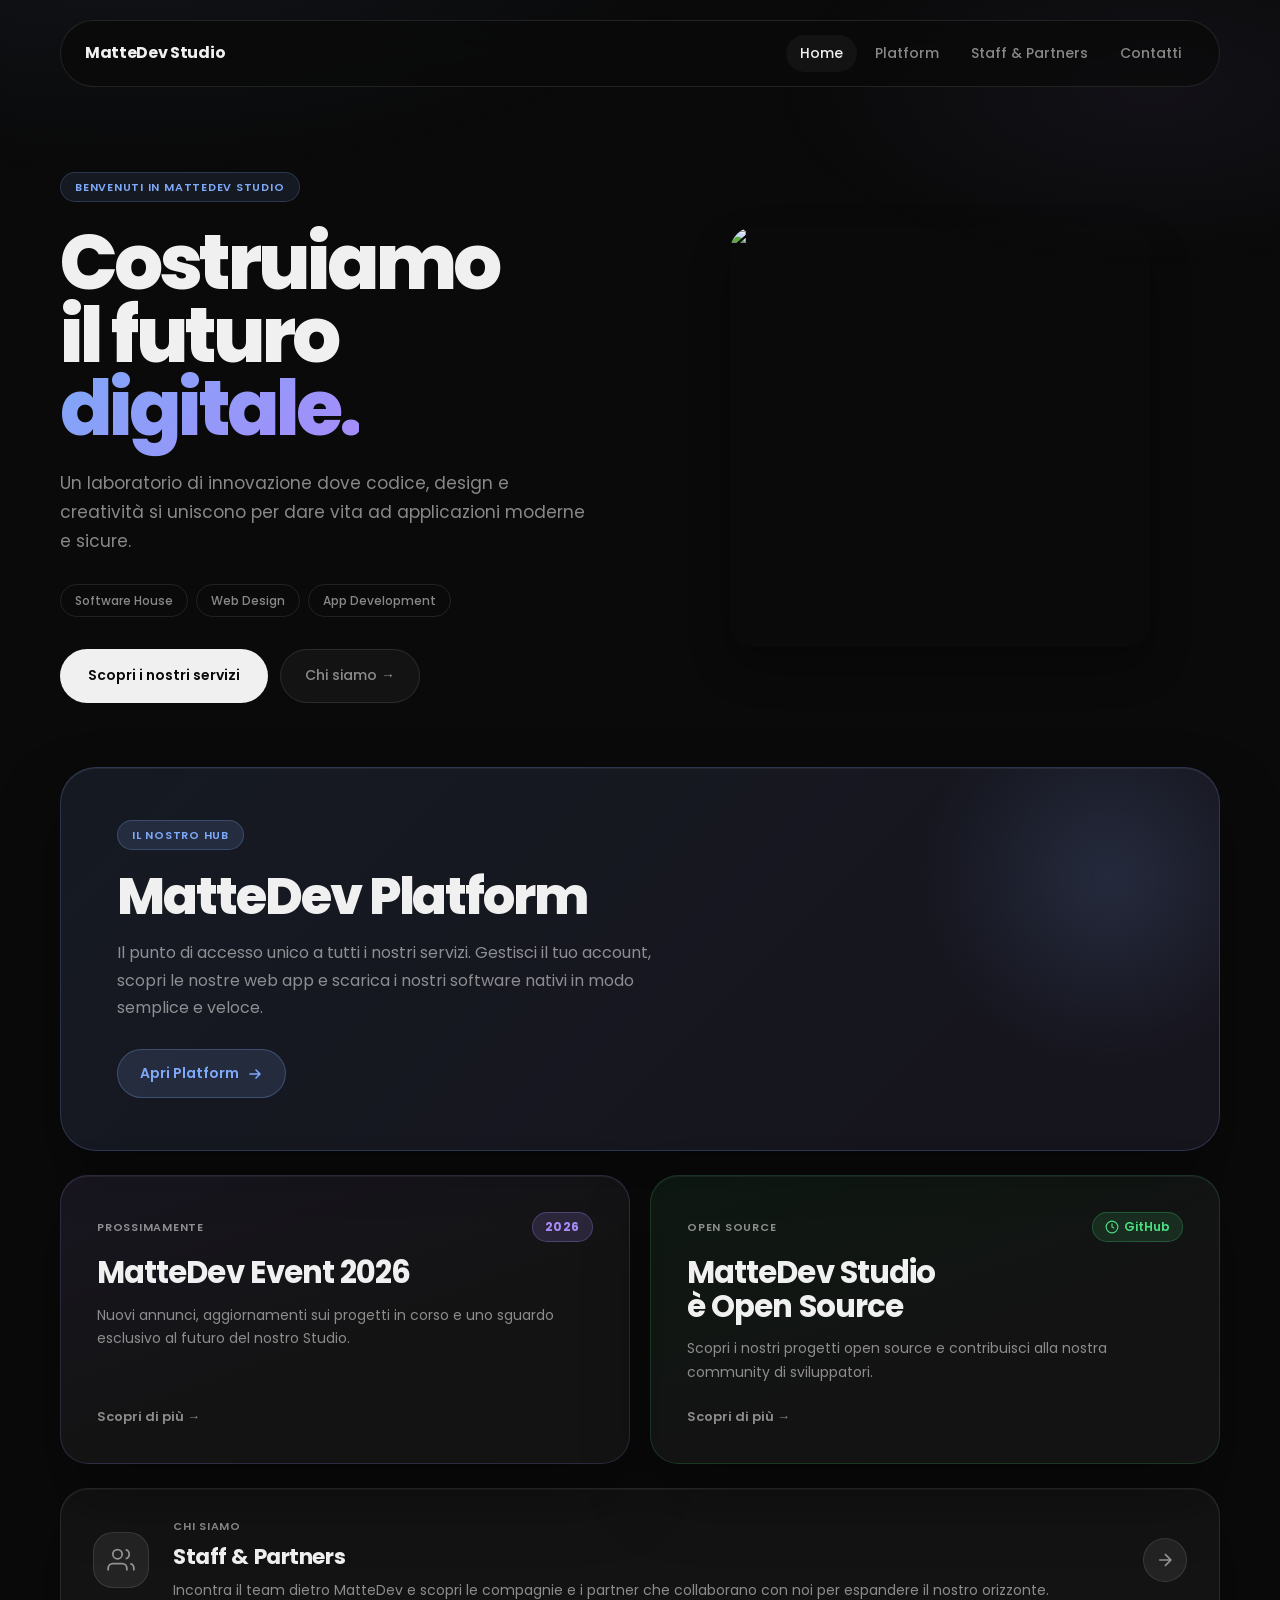
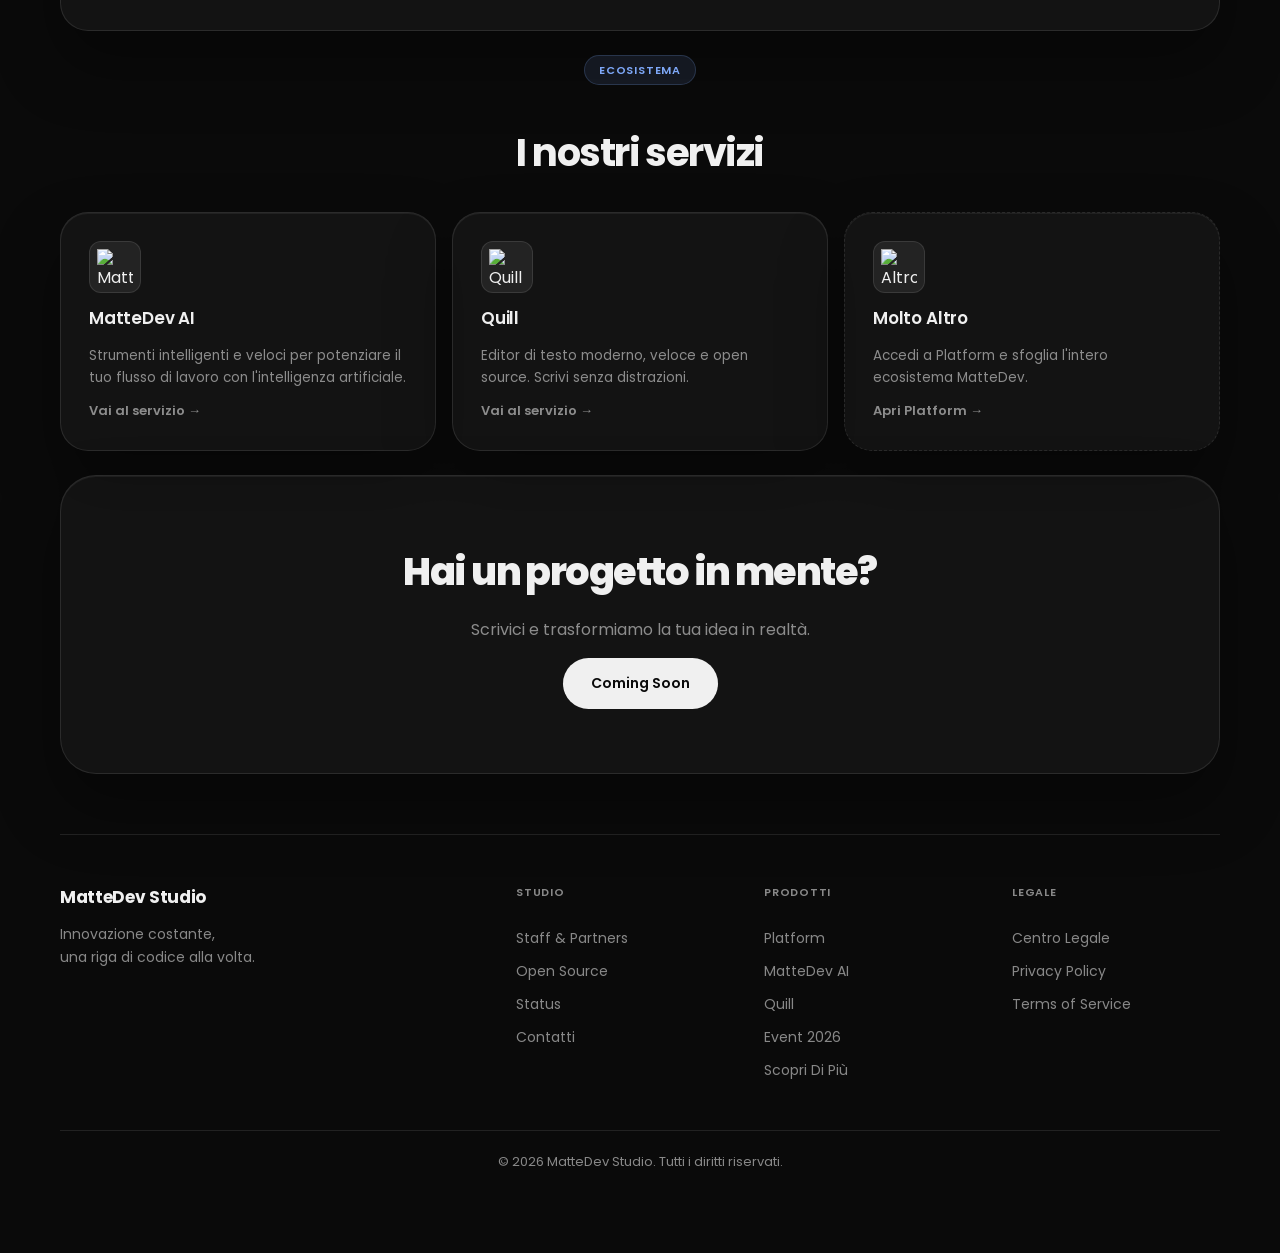
==== commit 7d6fbc36: "logo" ====
--- a/index.html
+++ b/index.html
@@ -40,21 +40,7 @@
                     </div>
                 </div>
                 <div class="hero-visual">
-                    <div class="hero-orb orb-1"></div>
-                    <div class="hero-orb orb-2"></div>
-                    <div class="hero-orb orb-3"></div>
-                    <div class="floating-card card-a">
-                        <span class="fc-dot dot-green"></span>
-                        <span class="fc-label">Platform attiva</span>
-                    </div>
-                    <div class="floating-card card-b">
-                        <span class="fc-dot dot-blue"></span>
-                        <span class="fc-label">Event 2026</span>
-                    </div>
-                    <div class="floating-card card-c">
-                        <span class="fc-dot dot-purple"></span>
-                        <span class="fc-label">Open Source</span>
-                    </div>
+                 <img src="https://media.mattedev.com/img/mlogo.jpg" alt="MatteDev Studio Logo" class="hero-logo-clean">
                 </div>
             </section>
 
--- a/media/style.css
+++ b/media/style.css
@@ -221,14 +221,7 @@
 .btn-ghost-hero:hover { color: var(--text); border-color: var(--border-hover); transform: translateY(-2px); }
 
 /* Hero visual side */
-.hero-visual {
-    position: relative;
-    height: 420px;
-    border-radius: var(--radius-xl);
-    background: var(--surface);
-    border: 1px solid var(--border);
-    overflow: hidden;
-}
+
 
 .hero-orb {
     position: absolute;
@@ -767,4 +760,129 @@
     margin-bottom: 50px;
     font-weight: 400;
     letter-spacing: 0.5px;
+}
+/* ══════════════════════════════════════════════
+   POPUP
+══════════════════════════════════════════════ */
+.popup-overlay {
+    display: none;
+    position: fixed;
+    inset: 0;
+    background: rgba(0, 0, 0, 0.6);
+    backdrop-filter: blur(8px);
+    -webkit-backdrop-filter: blur(8px);
+    z-index: 1000;
+    justify-content: center;
+    align-items: center;
+}
+
+.popup-content {
+    background: var(--surface);
+    border: 1px solid var(--border-hover);
+    box-shadow: var(--shadow-card);
+    padding: 32px;
+    border-radius: var(--radius-lg);
+    text-align: center;
+    max-width: 400px;
+    width: 90%;
+}
+
+.popup-content h3 {
+    margin-top: 0;
+    font-size: 1.2rem;
+    font-weight: 700;
+    letter-spacing: -0.02em;
+    color: var(--text);
+    margin-bottom: 10px;
+}
+
+.popup-content p {
+    color: var(--muted);
+    font-size: 14px;
+    margin-bottom: 24px;
+    line-height: 1.65;
+}
+
+.popup-buttons {
+    display: flex;
+    justify-content: center;
+    gap: 12px;
+}
+
+.popup-buttons button {
+    padding: 10px 22px;
+    border: 1px solid var(--border);
+    border-radius: 999px;
+    cursor: pointer;
+    font-weight: 600;
+    font-size: 14px;
+    font-family: 'Poppins', sans-serif;
+    transition: background var(--transition), color var(--transition), border-color var(--transition), transform var(--transition);
+}
+
+.btn-cancel {
+    background: var(--surface-hover);
+    color: var(--muted);
+}
+
+.btn-cancel:hover {
+    background: rgba(255, 255, 255, 0.10);
+    color: var(--text);
+    border-color: var(--border-hover);
+    transform: translateY(-2px);
+}
+
+.btn-confirm {
+    background: rgba(248, 113, 113, 0.15);
+    border-color: rgba(248, 113, 113, 0.28);
+    color: #f87171;
+}
+
+.btn-confirm:hover {
+    background: rgba(248, 113, 113, 0.25);
+    border-color: rgba(248, 113, 113, 0.45);
+    transform: translateY(-2px);
+}
+
+.btn-link {
+    display: inline-flex;
+    align-items: center;
+    padding: 10px 22px;
+    border-radius: 999px;
+    background: var(--surface);
+    border: 1px solid var(--border);
+    color: var(--muted);
+    font-weight: 600;
+    font-size: 14px;
+    margin-top: 10px;
+    transition: color var(--transition), border-color var(--transition), background var(--transition), transform var(--transition);
+}
+
+.btn-link:hover {
+    color: var(--text);
+    border-color: var(--border-hover);
+    background: var(--surface-hover);
+    transform: translateY(-2px);
+}
+/* Container del visual nella Hero (mantiene lo spazio a destra) */
+.hero-visual {
+    display: flex;
+    justify-content: center;
+    align-items: center;
+    width: 100%;
+    min-height: 450px; /* Adeguato all'altezza dei testi a sinistra */
+    color : #ff000000 !important; /* Nasconde il quadrato stonato del logo originale */ 
+}
+
+/* Il logo singolo, pulito e smussato */
+.hero-logo-clean {
+    width: 100%;
+    max-width: 420px;       /* Dimensione massima ottimale nella hero */
+    height: auto;
+    aspect-ratio: 1 / 1;    /* Mantiene le proporzioni quadrate del file originale */
+    object-fit: contain;
+    
+    border-radius: 24px;    /* Arrotondamento dei lati (puoi aumentarlo o diminuirlo) */
+    
+    box-shadow: 0 20px 40px rgba(0, 0, 0, 0.3); /* Un'ombra leggera per dare profondità */
 }
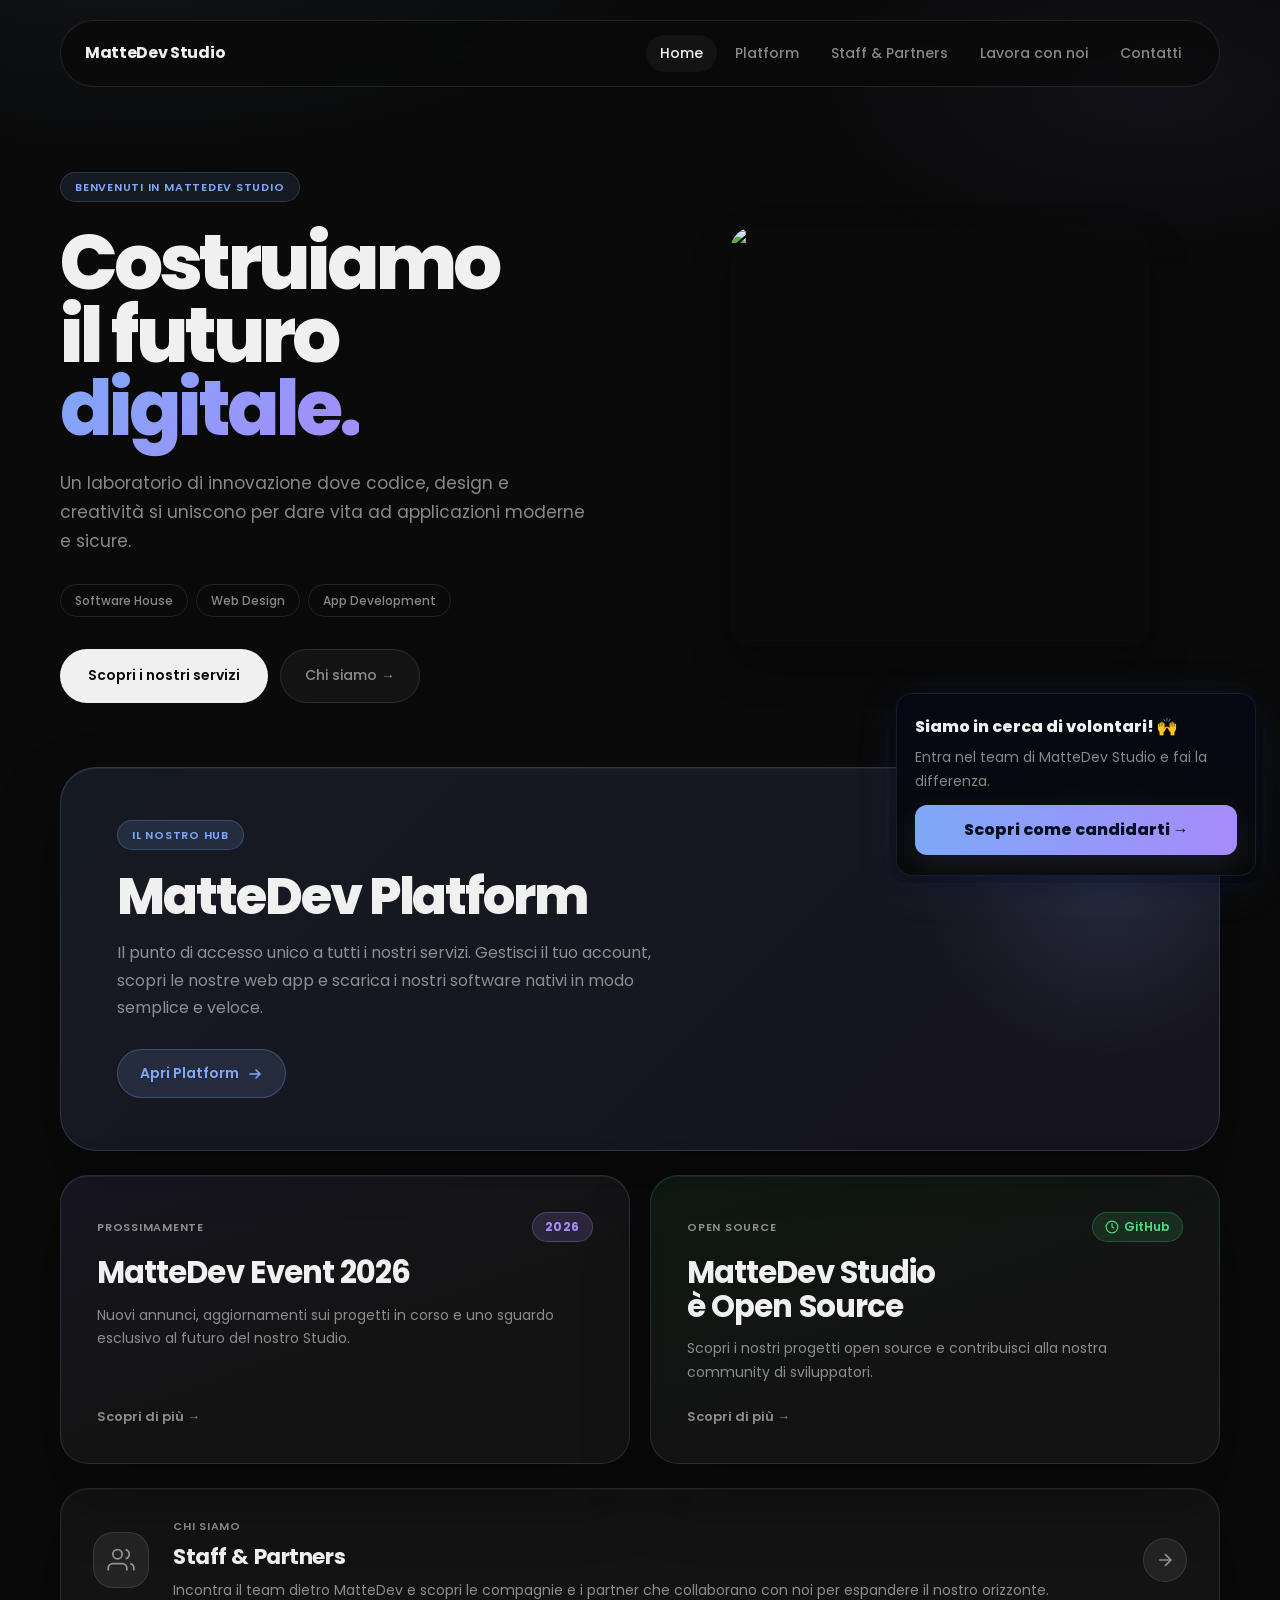
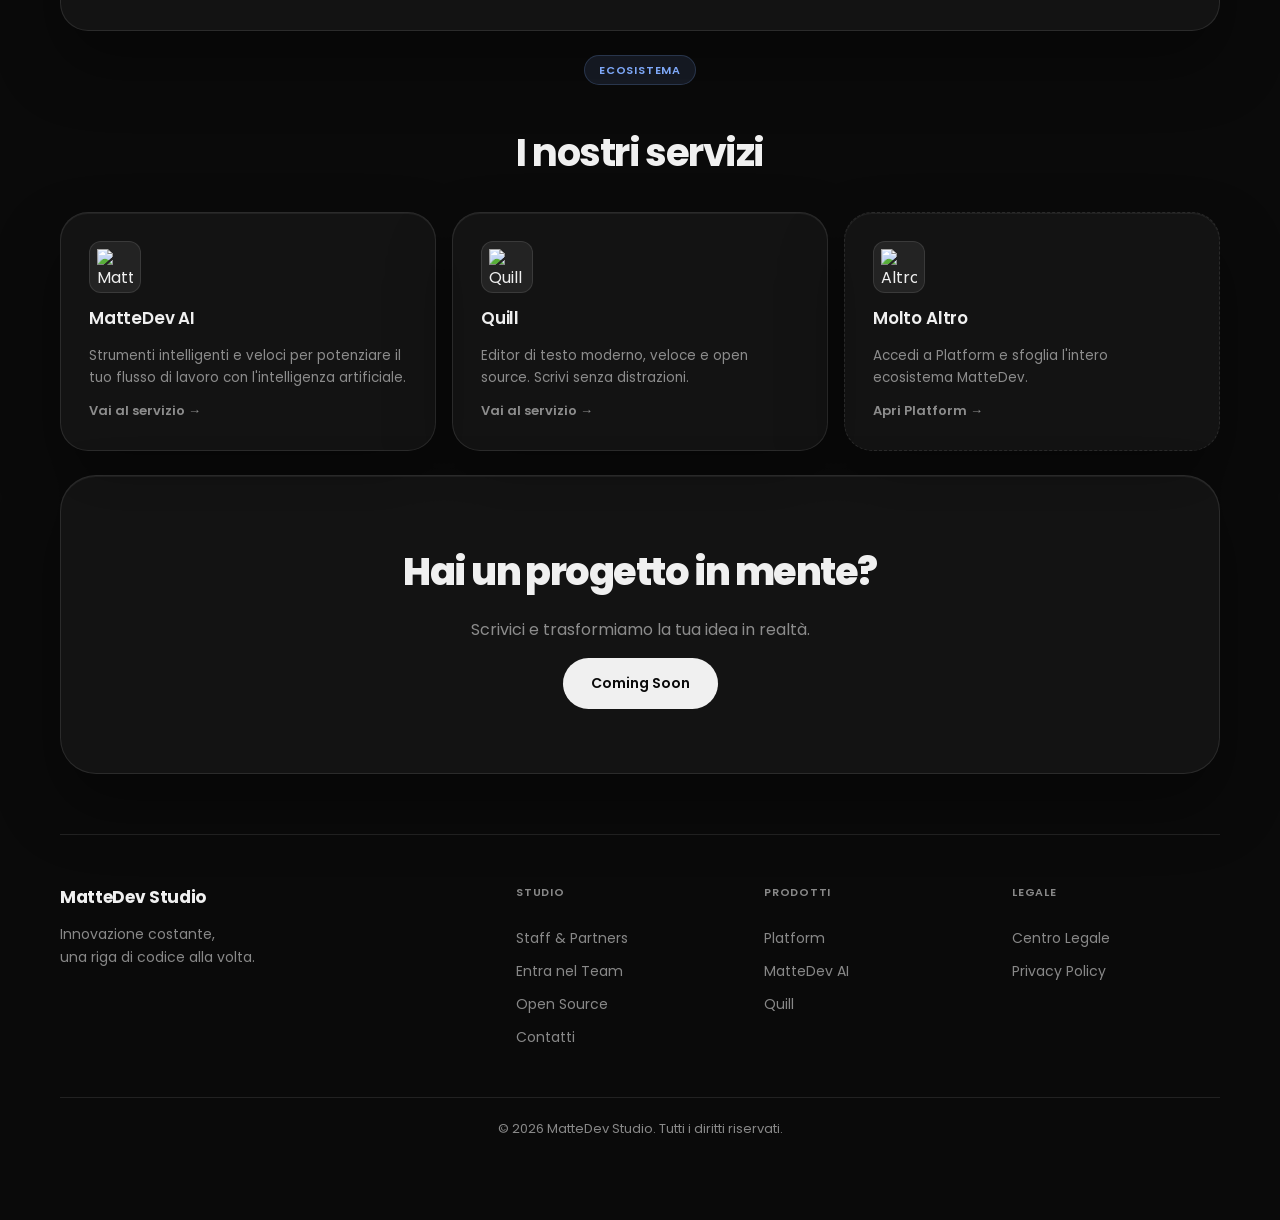
==== commit 02d09b43: "Seo updates + staffapp" ====
--- a/index.html
+++ b/index.html
@@ -5,7 +5,30 @@
     <meta name="viewport" content="width=device-width, initial-scale=1.0">
     <title>MatteDev Studio - Home</title>
     <meta name="description" content="Benvenuti nel mondo MatteDev: Innovazione, Software e l'evento MatteDev Event 2026.">
-    <link rel="stylesheet" href="media/style.css">
+    <link rel="stylesheet" href="/media/style.css">
+        <link rel="canonical" href="/">
+        <!-- Open Graph -->
+        <meta property="og:title" content="MatteDev Studio — Innovazione e Community">
+        <meta property="og:description" content="Benvenuti nel mondo MatteDev: Innovazione, Software e Community. Scopri i nostri progetti, eventi e opportunità per collaborare.">
+        <meta property="og:type" content="website">
+        <meta property="og:url" content="/">
+        <meta property="og:image" content="https://media.mattedev.com/img/mlogo.jpg">
+        <!-- Twitter -->
+        <meta name="twitter:card" content="summary_large_image">
+        <meta name="twitter:title" content="MatteDev Studio — Innovazione e Community">
+        <meta name="twitter:description" content="Benvenuti nel mondo MatteDev: Innovazione, Software e Community. Scopri i nostri progetti, eventi e opportunità per collaborare.">
+        <meta name="twitter:image" content="https://media.mattedev.com/img/mlogo.jpg">
+
+        <!-- JSON-LD: Organization -->
+        <script type="application/ld+json">
+        {
+            "@context": "https://schema.org",
+            "@type": "Organization",
+            "name": "MatteDev Studio",
+            "url": "/",
+            "logo": "https://media.mattedev.com/img/mlogo.jpg"
+        }
+        </script>
 </head>
 <body>
 
@@ -13,9 +36,10 @@
     <nav class="site-nav">
         <div class="nav-logo">MatteDev Studio</div>
         <div class="nav-links">
-            <a href="index.html" class="active">Home</a>
+            <a href="/index.html" class="active">Home</a>
             <a href="https://platform.mattedev.com" target="_blank" rel="noopener noreferrer">Platform</a>
-            <a href="pages/staff.html">Staff & Partners</a>
+            <a href="/pages/staff.html">Staff & Partners</a>
+            <a href="pages/staffapp.html">Lavora con noi</a>
             <a href="mailto:official@mattedev.com">Contatti</a>
         </div>
     </nav>
@@ -154,38 +178,68 @@
 
         <!-- ═══ FOOTER ═══ -->
         <footer class="footer">
-            <div class="footer-inner">
-                <div class="footer-brand">
-                    <div class="footer-logo">MatteDev Studio</div>
-                    <p>Innovazione costante,<br>una riga di codice alla volta.</p>
-                </div>
-                <div class="footer-links-col">
-                    <span class="footer-col-title">Studio</span>
-                    <a href="pages/staff.html">Staff & Partners</a>
-                    <a href="https://open.mattedev.com" target="_blank">Open Source</a>
-                    <a href="https://status.mattedev.com" target="_blank">Status</a>
-                    <a href="mailto:official@mattedev.com">Contatti</a>
-                </div>
-                <div class="footer-links-col">
-                    <span class="footer-col-title">Prodotti</span>
-                    <a href="https://platform.mattedev.com" target="_blank">Platform</a>
-                    <a href="https://ai.mattedev.com" target="_blank">MatteDev AI</a>
-                    <a href="https://quill.mattedev.com" target="_blank">Quill</a>
-                    <a href="https://event.mattedev.com" target="_blank">Event 2026</a>
-                    <a href="https://apps.mattedev.com" target="_blank">Scopri Di Più</a>
-                </div>
-                <div class="footer-links-col">
-                    <span class="footer-col-title">Legale</span>
-                    <a href="https://privacy.mattedev.com/" target="_blank">Centro Legale</a>
-                    <a href="https://privacy.mattedev.com/privacy.html " target="_blank">Privacy Policy</a>
-                    <a href="https://privacy.mattedev.com/terms.html" target="_blank">Terms of Service</a>
-                </div>
-            </div>
-            <div class="footer-bottom">
-                <p>&copy; 2026 MatteDev Studio. Tutti i diritti riservati.</p>
-            </div>
-        </footer>
-    </div>
+    <div class="footer-inner">
+        <div class="footer-brand">
+            <div class="footer-logo">MatteDev Studio</div>
+            <p>Innovazione costante,<br>una riga di codice alla volta.</p>
+        </div>
+        <div class="footer-links-col">
+            <span class="footer-col-title">Studio</span>
+            <a href="staff.html">Staff & Partners</a>
+            <a href="/pages/staffapp.html">Entra nel Team</a>
+            <a href="https://open.mattedev.com" target="_blank">Open Source</a>
+            <a href="mailto:official@mattedev.com">Contatti</a>
+        </div>
+        <div class="footer-links-col">
+            <span class="footer-col-title">Prodotti</span>
+            <a href="https://platform.mattedev.com" target="_blank">Platform</a>
+            <a href="https://ai.mattedev.com" target="_blank">MatteDev AI</a>
+            <a href="https://quill.mattedev.com" target="_blank">Quill</a>
+        </div>
+        <div class="footer-links-col">
+            <span class="footer-col-title">Legale</span>
+            <a href="https://privacy.mattedev.com/" target="_blank">Centro Legale</a>
+            <a href="https://privacy.mattedev.com/privacy.html " target="_blank">Privacy Policy</a>
+        </div>
+    </div>
+    <div class="footer-bottom">
+        <p>&copy; 2026 MatteDev Studio. Tutti i diritti riservati.</p>
+    </div>
+</footer>
+    </div>
+</div>
+
+<!-- Volunteer popup -->
+<div id="volunteerPopup" class="volunteer-popup" aria-hidden="true">
+    <div class="vp-body">
+        <div class="vp-title">Siamo in cerca di volontari! 🙌</div>
+        <div class="vp-sub">Entra nel team di MatteDev Studio e fai la differenza.</div>
+        <div class="vp-actions">
+            <a href="pages/staffapp.html" class="vp-cta" id="vpCta">Scopri come candidarti →</a>
+            <button id="vpClose" class="vp-close" aria-label="Chiudi" title="Chiudi">×</button>
+        </div>
+    </div>
+</div>
+
+<script>
+document.addEventListener('DOMContentLoaded', function(){
+    try {
+        var popup = document.getElementById('volunteerPopup');
+        var closeBtn = document.getElementById('vpClose');
+        // hide close for first 5s, show popup after 1.2s
+        closeBtn.style.display = 'none';
+        setTimeout(function(){
+            popup.classList.add('show');
+            setTimeout(function(){ closeBtn.style.display = 'inline-block'; }, 5000);
+        }, 1200);
+
+        closeBtn.addEventListener('click', function(){
+            popup.classList.remove('show');
+        });
+
+    } catch(e){ console.error(e); }
+});
+</script>
 
 </body>
 </html>
--- a/media/style.css
+++ b/media/style.css
@@ -32,7 +32,7 @@
 html { scroll-behavior: smooth; }
 
 body {
-    font-family: 'Poppins', sans-serif;
+    font-family: 'Poppins';
     background: var(--bg);
     color: var(--text);
     line-height: 1.65;
@@ -885,4 +885,142 @@
     border-radius: 24px;    /* Arrotondamento dei lati (puoi aumentarlo o diminuirlo) */
     
     box-shadow: 0 20px 40px rgba(0, 0, 0, 0.3); /* Un'ombra leggera per dare profondità */
+}
+
+/* ══════════════════════════════════════════════
+   STAFF APPLICATION PAGE
+══════════════════════════════════════════════ */
+.staffapp-hero {
+    padding: 80px 0 40px;
+    display: grid;
+    grid-template-columns: 1fr 420px;
+    gap: 32px;
+    align-items: center;
+}
+.staffapp-hero h1 {
+    font-size: clamp(2.6rem, 6vw, 4.2rem);
+    line-height: 1.02;
+    margin-bottom: 10px;
+}
+.staffapp-hero .hero-animated { display: inline-block; background-clip: text; -webkit-background-clip: text; }
+.stat-block { font-size: 14px; }
+.big-hero { font-size: clamp(2.8rem, 6vw, 4.6rem); font-weight: 900; }
+.accent-text { background: linear-gradient(90deg,var(--accent),var(--purple)); -webkit-background-clip: text; -webkit-text-fill-color: transparent; }
+.hero-left .hero-desc { font-size: 1.05rem; margin-top: 10px; }
+.hero-cta-row { display:flex; gap:16px; align-items:center; margin-top:14px; }
+.pill-muted { background: rgba(255,255,255,0.03); padding:8px 14px; border-radius:999px; color:var(--muted); font-weight:700; }
+.staffapp-hero .hero-desc { color: var(--muted); margin-bottom: 22px; max-width: 52ch; }
+
+.roles-grid {
+    display: grid;
+    grid-template-columns: repeat(auto-fit, minmax(220px, 1fr));
+    gap: 18px;
+    margin-top: 28px;
+}
+.role-card {
+    padding: 20px;
+    border-radius: var(--radius-md);
+    background: linear-gradient(180deg, rgba(255,255,255,0.02), rgba(255,255,255,0.01));
+    border: 1px solid var(--border);
+    transition: transform var(--transition), box-shadow var(--transition), border-color var(--transition);
+}
+.role-card:hover { transform: translateY(-6px); box-shadow: 0 12px 30px rgba(0,0,0,0.45); border-color: var(--border-hover); }
+.role-emoji { font-size: 1.6rem; margin-bottom: 8px; display: inline-block; }
+.role-title { font-weight: 700; color: var(--text); margin-bottom: 8px; }
+.role-desc { color: var(--muted); font-size: 14px; }
+
+/* Make role cards pop with subtle gradient and glow */
+.role-card { background: linear-gradient(180deg, rgba(255,255,255,0.02), rgba(126,168,248,0.02)); border: 1px solid rgba(126,168,248,0.06); }
+.role-card:hover { box-shadow: 0 18px 40px rgba(126,168,248,0.06); }
+
+/* Feature panel on hero right */
+.feature-panel { background: linear-gradient(180deg, rgba(255,255,255,0.02), rgba(255,255,255,0.01)); border-radius: 18px; padding: 18px; border: 1px solid rgba(126,168,248,0.06); box-shadow: 0 18px 40px rgba(0,0,0,0.55); display:flex; flex-direction:column; gap:12px; align-items:stretch; }
+.panel-top { display:flex; justify-content:space-between; align-items:center; gap:10px; }
+.panel-kicker { font-size:12px; color:var(--muted); font-weight:700; }
+.panel-badges { display:flex; gap:8px; }
+.panel-badges .pill { background: rgba(255,255,255,0.04); padding:6px 10px; border-radius:999px; color:var(--muted); font-weight:700; font-size:12px; }
+.panel-visual { display:flex; justify-content:center; align-items:center; padding:12px; }
+.panel-footer { display:flex; justify-content:flex-end; }
+.apply-cta.small { padding:10px 14px; font-size:13px; }
+
+/* Process grid */
+.process-section h2 { margin-bottom:18px; }
+.process-grid { display:grid; grid-template-columns: repeat(auto-fit, minmax(260px, 1fr)); gap:18px; justify-items: center; justify-content: center; max-width: 980px; margin: 0 auto; }
+.process-step { background: var(--surface); padding:18px; border-radius:14px; border:1px solid var(--border); text-align:left; }
+.process-step { text-align:center; }
+.process-step .step-num { font-weight:800; color:var(--accent); margin-bottom:8px; }
+
+@media (max-width:900px) {
+    .staffapp-hero { grid-template-columns: 1fr; }
+    .process-grid { grid-template-columns: 1fr 1fr; }
+}
+
+/* Center texts for staffapp page */
+.staffapp-page main { text-align: center; }
+.staffapp-page .hero-left, .staffapp-page .hero-right, .staffapp-page .roles-grid .role-card, .staffapp-page .process-step, .staffapp-page .requirements { text-align: center; }
+.staffapp-page .requirements { display:flex; justify-content:center; flex-wrap:wrap; gap:10px; }
+.staffapp-page .roles-grid { justify-items: center; }
+.staffapp-page .role-card { margin: 0 auto; }
+
+/* Narrow the page shell slightly for a centered hero on this page */
+.staffapp-page .page-shell { width: min(980px, calc(100% - 48px)); }
+.staffapp-page .hero-left { max-width: 820px; margin: 0 auto; display:flex; flex-direction:column; align-items:center; }
+
+/* Force single-column hero on the staffapp page so everything centers */
+.staffapp-page .staffapp-hero { grid-template-columns: 1fr !important; }
+
+/* Center the nav and footer on the staffapp page only */
+.staffapp-page .site-nav { justify-content: center; }
+.staffapp-page .site-nav .nav-links { justify-content: center; gap: 18px; }
+.staffapp-page .site-nav .nav-logo { margin-right: 12px; }
+
+.staffapp-page .footer-inner { display: flex; flex-direction: column; align-items: center; gap: 16px; }
+.staffapp-page .footer-links-col { align-items: center; text-align: center; }
+.staffapp-page .footer-bottom { text-align: center; }
+
+.requirements { margin-top: 28px; display: grid; gap: 10px; }
+.req-badge { display: inline-flex; gap: 10px; align-items: center; padding: 10px 14px; border-radius: 12px; background: rgba(255,255,255,0.03); border: 1px solid rgba(255,255,255,0.04); color: var(--muted); font-weight: 600; }
+
+.apply-cta { display: inline-flex; align-items: center; gap: 10px; padding: 16px 28px; border-radius: 999px; background: linear-gradient(90deg,var(--accent),var(--purple)); color: #061025; font-weight: 800; font-size: 16px; border: none; box-shadow: 0 10px 30px rgba(126,168,248,0.12); transition: transform var(--transition), box-shadow var(--transition); }
+.apply-cta:hover { transform: translateY(-4px); box-shadow: 0 18px 40px rgba(126,168,248,0.18); }
+
+/* ══════════════════════════════════════════════
+   VOLUNTEER POPUP (BOTTOM-RIGHT)
+══════════════════════════════════════════════ */
+.volunteer-popup {
+    position: fixed;
+    right: 24px;
+    bottom: 24px;
+    max-width: 360px;
+    width: calc(100% - 48px);
+    background: linear-gradient(180deg, rgba(6,8,20,0.96), rgba(10,10,10,0.98));
+    border: 1px solid rgba(126,168,248,0.12);
+    padding: 20px 18px;
+    border-radius: 16px;
+    box-shadow: 0 8px 30px rgba(2,6,23,0.6), 0 0 40px rgba(126,168,248,0.08), 0 0 12px rgba(167,139,250,0.04);
+    z-index: 9999;
+    display: none;
+    transform: translateX(20px) translateY(6px) scale(0.98);
+    opacity: 0;
+    transition: transform 0.4s cubic-bezier(.2,.9,.2,1), opacity 0.32s ease;
+}
+.volunteer-popup.show { display: block; transform: translateX(0) translateY(0) scale(1); opacity: 1; }
+.volunteer-popup .vp-title { font-weight: 800; color: var(--text); margin-bottom: 6px; }
+.volunteer-popup .vp-sub { color: var(--muted); font-size: 14px; margin-bottom: 12px; }
+.volunteer-popup .vp-actions { display: flex; gap: 8px; align-items: center; }
+.volunteer-popup .vp-cta { flex: 1; padding: 12px 14px; border-radius: 12px; background: linear-gradient(90deg,var(--accent),var(--purple)); color: #061025; font-weight: 800; text-align: center; box-shadow: 0 8px 30px rgba(126,168,248,0.12); }
+.volunteer-popup .vp-cta:hover { transform: translateY(-3px); }
+.volunteer-popup .vp-close { position: absolute; top: 8px; right: 10px; background: transparent; border: none; color: var(--muted); font-size: 20px; cursor: pointer; padding: 6px; border-radius: 8px; }
+.volunteer-popup .vp-close:focus { outline: 2px solid rgba(126,168,248,0.14); }
+
+/* small glow accent */
+.volunteer-popup::after { content: ''; position: absolute; inset: -8px; border-radius: 18px; pointer-events: none; box-shadow: 0 12px 40px rgba(126,168,248,0.06); }
+
+/* Animations */
+.fade-in-up { transform: translateY(8px); opacity: 0; animation: fadeUp 0.6s forwards ease-out; }
+@keyframes fadeUp { to { transform: translateY(0); opacity: 1; } }
+
+@media (max-width: 700px) {
+    .staffapp-hero { grid-template-columns: 1fr; }
+    .volunteer-popup { right: 12px; left: 12px; max-width: none; bottom: 12px; }
 }
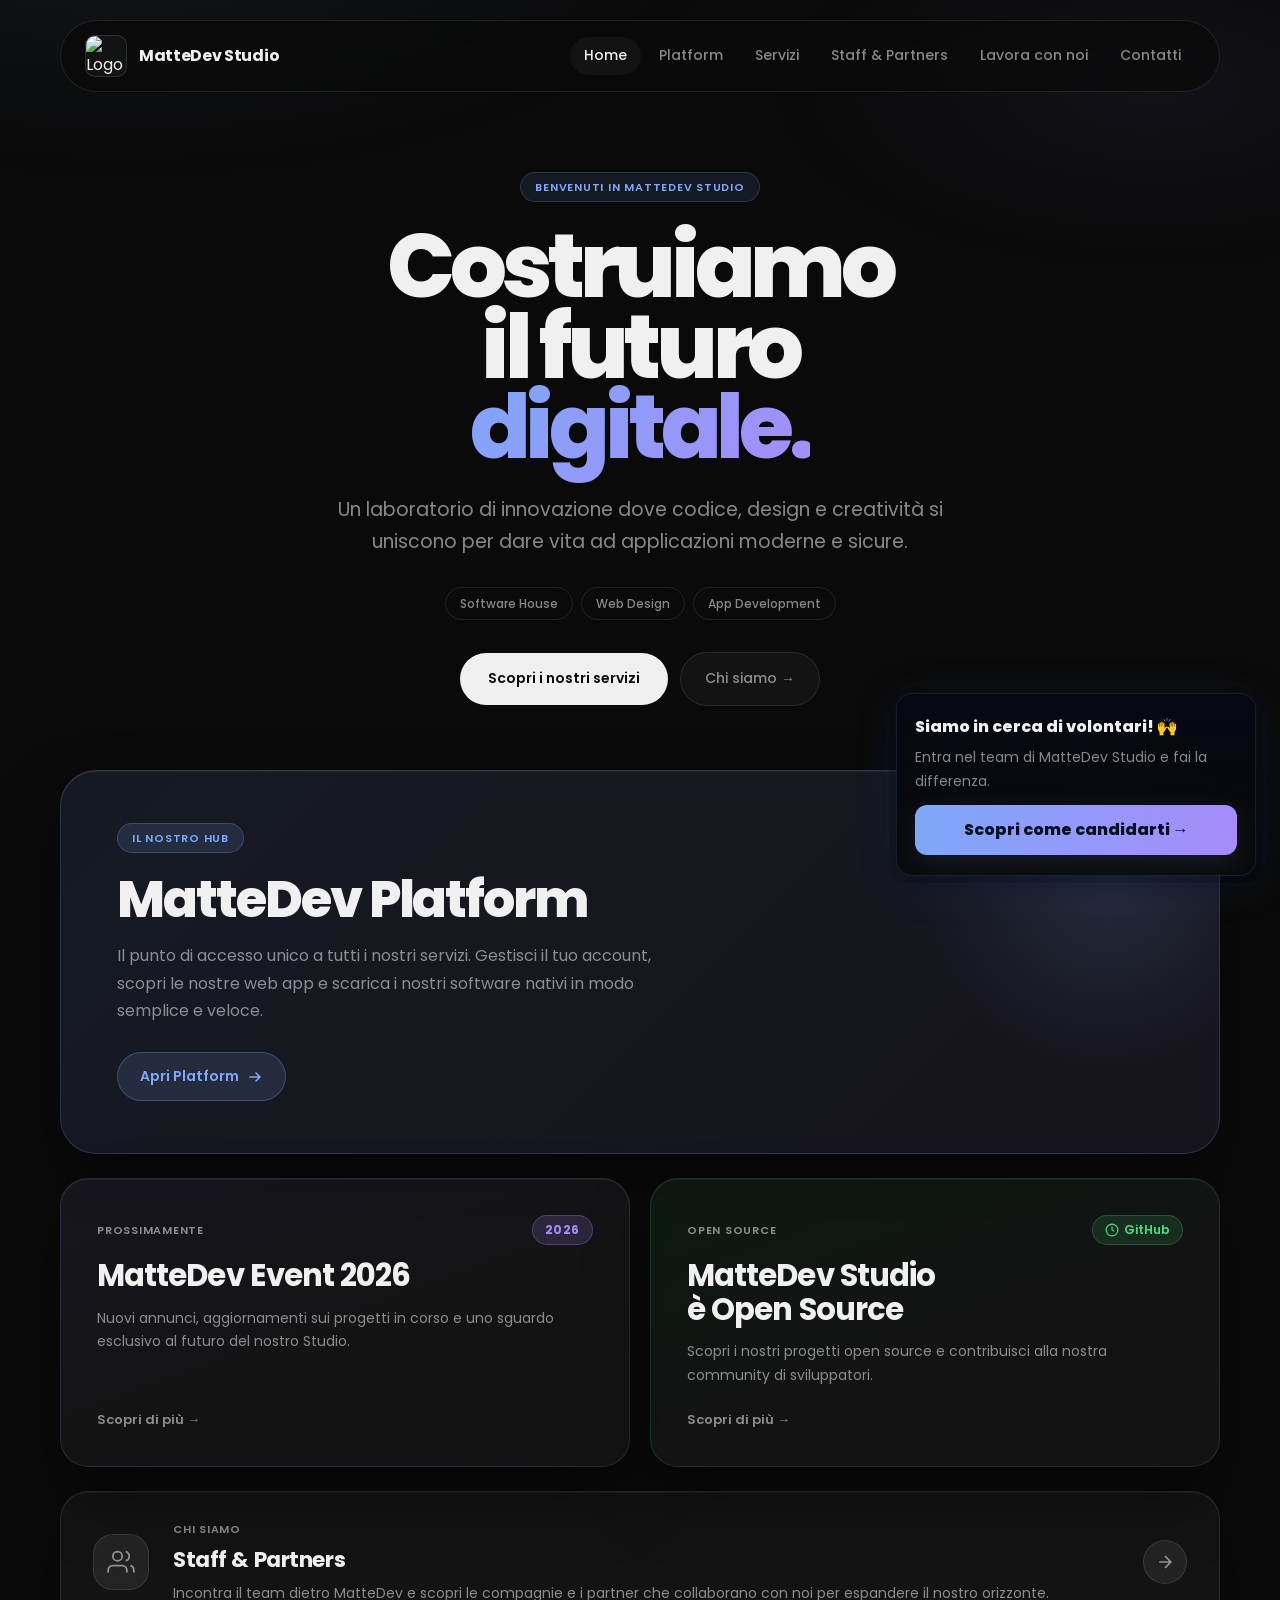
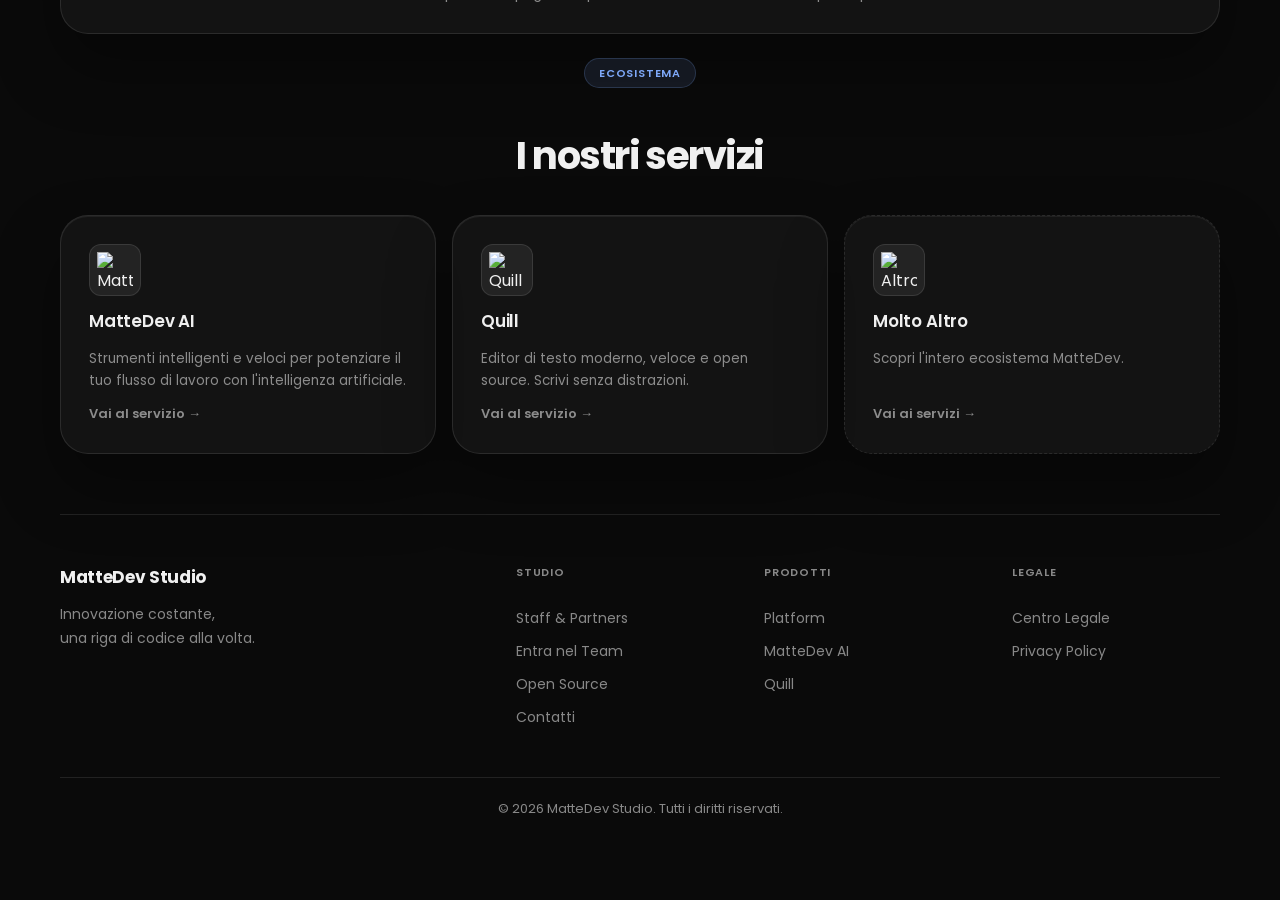
==== commit f873a956: "Website update new style and new pages" ====
--- a/index.html
+++ b/index.html
@@ -3,43 +3,55 @@
 <head>
     <meta charset="UTF-8">
     <meta name="viewport" content="width=device-width, initial-scale=1.0">
-    <title>MatteDev Studio - Home</title>
-    <meta name="description" content="Benvenuti nel mondo MatteDev: Innovazione, Software e l'evento MatteDev Event 2026.">
+    <title>MatteDev Studio | Software, Web Design e AI</title>
+    <meta name="description" content="MatteDev Studio crea software, siti web e soluzioni AI moderne per aziende e community. Scopri i nostri servizi e i progetti innovativi.">
     <link rel="stylesheet" href="/media/style.css">
-        <link rel="canonical" href="/">
-        <!-- Open Graph -->
-        <meta property="og:title" content="MatteDev Studio — Innovazione e Community">
-        <meta property="og:description" content="Benvenuti nel mondo MatteDev: Innovazione, Software e Community. Scopri i nostri progetti, eventi e opportunità per collaborare.">
-        <meta property="og:type" content="website">
-        <meta property="og:url" content="/">
-        <meta property="og:image" content="https://media.mattedev.com/img/mlogo.jpg">
-        <!-- Twitter -->
-        <meta name="twitter:card" content="summary_large_image">
-        <meta name="twitter:title" content="MatteDev Studio — Innovazione e Community">
-        <meta name="twitter:description" content="Benvenuti nel mondo MatteDev: Innovazione, Software e Community. Scopri i nostri progetti, eventi e opportunità per collaborare.">
-        <meta name="twitter:image" content="https://media.mattedev.com/img/mlogo.jpg">
-
-        <!-- JSON-LD: Organization -->
-        <script type="application/ld+json">
-        {
-            "@context": "https://schema.org",
-            "@type": "Organization",
-            "name": "MatteDev Studio",
-            "url": "/",
-            "logo": "https://media.mattedev.com/img/mlogo.jpg"
-        }
-        </script>
+    <link rel="canonical" href="https://mattedev.com/">
+    <!-- Open Graph -->
+    <meta property="og:title" content="MatteDev Studio | Software, Web Design e AI">
+    <meta property="og:description" content="MatteDev Studio crea software, siti web e soluzioni AI moderne per aziende e community. Scopri i nostri servizi e i progetti innovativi.">
+    <meta property="og:type" content="website">
+    <meta property="og:url" content="https://mattedev.com/">
+    <meta property="og:image" content="https://media.mattedev.com/img/mlogo.jpg">
+    <meta property="og:site_name" content="MatteDev Studio">
+    <!-- Twitter -->
+    <meta name="twitter:card" content="summary_large_image">
+    <meta name="twitter:title" content="MatteDev Studio | Software, Web Design e AI">
+    <meta name="twitter:description" content="MatteDev Studio crea software, siti web e soluzioni AI moderne per aziende e community. Scopri i nostri servizi e i progetti innovativi.">
+    <meta name="twitter:image" content="https://media.mattedev.com/img/mlogo.jpg">
+
+    <!-- JSON-LD: Organization -->
+    <script type="application/ld+json">
+    {
+        "@context": "https://schema.org",
+        "@type": "Organization",
+        "name": "MatteDev Studio",
+        "url": "https://mattedev.com/",
+        "logo": "https://media.mattedev.com/img/mlogo.jpg",
+        "sameAs": [
+            "https://platform.mattedev.com",
+            "https://open.mattedev.com",
+            "https://ai.mattedev.com"
+        ]
+    }
+    </script>
 </head>
 <body>
 
     <!-- NAV -->
-    <nav class="site-nav">
-        <div class="nav-logo">MatteDev Studio</div>
+    <nav class="site-nav" aria-label="Navigazione principale">
+        <div class="nav-logo" aria-label="MatteDev Studio home">
+            <a href="/index.html" class="nav-brand-link" aria-label="Torna alla home di MatteDev Studio">
+                <img src="https://media.mattedev.com/img/mlogo.jpg" alt="Logo MatteDev Studio" class="nav-brand-logo" loading="eager">
+            </a>
+            <span class="nav-brand-text">MatteDev Studio</span>
+        </div>
         <div class="nav-links">
             <a href="/index.html" class="active">Home</a>
             <a href="https://platform.mattedev.com" target="_blank" rel="noopener noreferrer">Platform</a>
+            <a href="/pages/servizi.html">Servizi</a>
             <a href="/pages/staff.html">Staff & Partners</a>
-            <a href="pages/staffapp.html">Lavora con noi</a>
+            <a href="/pages/staffapp.html">Lavora con noi</a>
             <a href="mailto:official@mattedev.com">Contatti</a>
         </div>
     </nav>
@@ -48,23 +60,20 @@
         <main>
 
             <!-- ═══ HERO ═══ -->
-            <section class="hero">
+            <section class="hero" aria-labelledby="hero-title">
                 <div class="hero-content">
                     <span class="kicker">Benvenuti in MatteDev Studio</span>
-                    <h1>Costruiamo<br>il futuro<br><em>digitale.</em></h1>
+                    <h1 id="hero-title">Costruiamo<br>il futuro<br><em>digitale.</em></h1>
                     <p class="hero-sub">Un laboratorio di innovazione dove codice, design e creatività si uniscono per dare vita ad applicazioni moderne e sicure.</p>
-                    <div class="hero-tags">
+                    <div class="hero-tags" aria-label="Servizi principali">
                         <span>Software House</span>
                         <span>Web Design</span>
                         <span>App Development</span>
                     </div>
                     <div class="hero-actions">
-                        <a href="https://platform.mattedev.com" class="btn-primary-hero">Scopri i nostri servizi</a>
-                        <a href="pages/staff.html" class="btn-ghost-hero">Chi siamo →</a>
-                    </div>
-                </div>
-                <div class="hero-visual">
-                 <img src="https://media.mattedev.com/img/mlogo.jpg" alt="MatteDev Studio Logo" class="hero-logo-clean">
+                        <a href="/pages/servizi.html" class="btn-primary-hero">Scopri i nostri servizi</a>
+                        <a href="/pages/staff.html" class="btn-ghost-hero">Chi siamo →</a>
+                    </div>
                 </div>
             </section>
 
@@ -153,26 +162,19 @@
                         <span class="service-link">Vai al servizio →</span>
                     </a>
 
-                    <a href="https://platform.mattedev.com" target="_blank" class="service-card service-more">
+                    <a href="pages/servizi.html" target="_blank" class="service-card service-more">
                         <div class="service-icon-wrap">
                             <img src="https://media.mattedev.com/img/extras/altroicon.png" alt="Altro" class="service-logo">
                         </div>
                         <h4>Molto Altro</h4>
-                        <p>Accedi a Platform e sfoglia l'intero ecosistema MatteDev.</p>
-                        <span class="service-link">Apri Platform →</span>
+                        <p>Scopri l'intero ecosistema MatteDev.</p>
+                        <span class="service-link">Vai ai servizi →</span>
                     </a>
 
                 </div>
             </section>
 
-            <!-- ═══ CONTATTI CTA ═══ -->
-            <section class="cta-section">
-                <div class="cta-inner">
-                    <h2>Hai un progetto in mente?</h2>
-                    <p>Scrivici e trasformiamo la tua idea in realtà.</p>
-                    <a href="#" class="btn-primary-hero">Coming Soon</a>
-                </div>
-            </section>
+            
 
         </main>
 
--- a/media/style.css
+++ b/media/style.css
@@ -87,6 +87,33 @@
 }
 
 .nav-logo {
+    display: flex;
+    align-items: center;
+    gap: 12px;
+    color: var(--text);
+}
+
+.nav-brand-link {
+    display: inline-flex;
+    align-items: center;
+    justify-content: center;
+    width: 42px;
+    height: 42px;
+    border-radius: 10px;
+    background: rgba(255,255,255,0.04);
+    border: 1px solid rgba(255,255,255,0.12);
+    overflow: hidden;
+    flex-shrink: 0;
+}
+
+.nav-brand-logo {
+    width: 100%;
+    height: 100%;
+    object-fit: contain;
+    display: block;
+}
+
+.nav-brand-text {
     font-size: 16px;
     font-weight: 700;
     letter-spacing: -0.02em;
@@ -121,19 +148,23 @@
    HERO
 ══════════════════════════════════════════════ */
 .hero {
-    display: grid;
-    grid-template-columns: 1fr 1fr;
-    align-items: center;
-    gap: 40px;
+    display: flex;
+    align-items: center;
+    justify-content: center;
     min-height: 520px;
     padding: 60px 0 40px;
 }
 
-.hero-content { max-width: 560px; }
+.hero-content {
+    width: min(100%, 780px);
+    margin: 0 auto;
+    text-align: center;
+}
 
 .kicker {
     display: inline-flex;
     align-items: center;
+    justify-content: center;
     gap: 8px;
     padding: 5px 14px;
     border-radius: 999px;
@@ -148,12 +179,12 @@
 }
 
 .hero h1 {
-    font-size: clamp(3.2rem, 6vw, 5.5rem);
+    font-size: clamp(4.2rem, 7vw, 7rem);
     font-weight: 800;
-    line-height: 0.95;
-    letter-spacing: -0.05em;
-    color: var(--text);
-    margin-bottom: 24px;
+    line-height: 0.9;
+    letter-spacing: -0.06em;
+    color: var(--text);
+    margin-bottom: 26px;
 }
 
 .hero h1 em {
@@ -165,18 +196,20 @@
 }
 
 .hero-sub {
-    font-size: 17px;
-    color: var(--muted);
-    max-width: 48ch;
+    margin: 0 auto 28px;
+    font-size: 19px;
+    color: var(--muted);
+    max-width: 52ch;
     line-height: 1.7;
-    margin-bottom: 28px;
 }
 
 .hero-tags {
     display: flex;
     flex-wrap: wrap;
+    justify-content: center;
     gap: 8px;
-    margin-bottom: 32px;
+    margin: 0 auto 32px;
+    max-width: 560px;
 }
 
 .hero-tags span {
@@ -188,7 +221,13 @@
     font-weight: 500;
 }
 
-.hero-actions { display: flex; gap: 12px; flex-wrap: wrap; }
+.hero-actions {
+    display: flex;
+    justify-content: center;
+    align-items: center;
+    gap: 12px;
+    flex-wrap: wrap;
+}
 
 .btn-primary-hero {
     display: inline-flex;
@@ -220,51 +259,6 @@
 
 .btn-ghost-hero:hover { color: var(--text); border-color: var(--border-hover); transform: translateY(-2px); }
 
-/* Hero visual side */
-
-
-.hero-orb {
-    position: absolute;
-    border-radius: 50%;
-    filter: blur(60px);
-    pointer-events: none;
-}
-.orb-1 { width: 280px; height: 280px; background: rgba(126,168,248,0.18); top: -60px; right: -60px; }
-.orb-2 { width: 200px; height: 200px; background: rgba(167,139,250,0.16); bottom: 20px; left: 10px; }
-.orb-3 { width: 160px; height: 160px; background: rgba(74,222,128,0.10); top: 50%; left: 50%; transform: translate(-50%,-50%); }
-
-.floating-card {
-    position: absolute;
-    display: inline-flex;
-    align-items: center;
-    gap: 8px;
-    padding: 10px 18px;
-    border-radius: 999px;
-    background: rgba(10,10,10,0.65);
-    backdrop-filter: blur(16px);
-    border: 1px solid var(--border-hover);
-    font-size: 13px;
-    font-weight: 500;
-    color: var(--text);
-}
-
-.card-a { top: 18%; left: 12%; animation: floatY 5s ease-in-out infinite; }
-.card-b { top: 45%; right: 10%; animation: floatY 5s ease-in-out infinite 1.6s; }
-.card-c { bottom: 18%; left: 20%; animation: floatY 5s ease-in-out infinite 3.2s; }
-
-@keyframes floatY {
-    0%, 100% { transform: translateY(0); }
-    50% { transform: translateY(-8px); }
-}
-
-.fc-dot {
-    width: 8px; height: 8px;
-    border-radius: 50%;
-    flex-shrink: 0;
-}
-.dot-green  { background: var(--green); box-shadow: 0 0 6px var(--green); }
-.dot-blue   { background: var(--accent); box-shadow: 0 0 6px var(--accent); }
-.dot-purple { background: var(--purple); box-shadow: 0 0 6px var(--purple); }
 
 /* ══════════════════════════════════════════════
    SPOTLIGHT — Platform
@@ -528,6 +522,157 @@
     gap: 16px;
 }
 
+.services-page-hero {
+    text-align: center;
+    max-width: 820px;
+    margin: 0 auto 36px;
+    padding-top: 28px;
+}
+
+.services-rotating-title {
+    display: flex;
+    flex-direction: column;
+    align-items: center;
+    justify-content: center;
+    gap: 10px;
+    font-size: clamp(3rem, 6vw, 5rem);
+    line-height: 0.92;
+    letter-spacing: -0.06em;
+    margin-bottom: 18px;
+}
+
+.services-rotating-static {
+    display: block;
+    width: 100%;
+}
+
+.services-rotating-wrapper {
+    position: relative;
+    display: inline-flex;
+    justify-content: center;
+    align-items: center;
+    min-height: 1.1em;
+    color: var(--accent);
+    text-align: center;
+}
+
+.services-rotating-word {
+    position: absolute;
+    inset: 0;
+    opacity: 0;
+    transform: translateY(16px);
+    transition: opacity 0.7s ease, transform 0.7s ease;
+    pointer-events: none;
+    white-space: nowrap;
+}
+
+.services-rotating-word.is-visible {
+    position: relative;
+    opacity: 1;
+    transform: translateY(0);
+}
+
+.services-page-hero p {
+    font-size: 1.1rem;
+    color: var(--muted);
+    line-height: 1.7;
+    max-width: 60ch;
+    margin: 0 auto;
+}
+
+.services-page-grid {
+    display: grid;
+    grid-template-columns: repeat(3, minmax(0, 1fr));
+    gap: 22px;
+    margin-top: 18px;
+}
+
+.service-feature-card {
+    display: flex;
+    flex-direction: column;
+    gap: 14px;
+    padding: 28px;
+    border-radius: var(--radius-lg);
+    background: var(--surface);
+    border: 1px solid var(--border);
+    box-shadow: var(--shadow-card);
+    transition: transform var(--transition), border-color var(--transition), background var(--transition);
+}
+
+.service-feature-card:hover {
+    background: var(--surface-hover);
+    border-color: var(--border-hover);
+    transform: translateY(-4px);
+}
+
+.service-feature-card h2 {
+    font-size: clamp(1.5rem, 2vw, 2rem);
+    font-weight: 700;
+    letter-spacing: -0.04em;
+    color: var(--text);
+}
+
+.service-feature-card p {
+    font-size: 0.98rem;
+    color: var(--muted);
+    line-height: 1.7;
+    flex: 1;
+}
+
+.sw-meta {
+    display: flex;
+    flex-wrap: wrap;
+    gap: 8px;
+    margin-top: 6px;
+}
+
+.sw-badge {
+    display: inline-flex;
+    align-items: center;
+    gap: 6px;
+    padding: 5px 10px;
+    border-radius: 999px;
+    background: rgba(255,255,255,0.04);
+    border: 1px solid var(--border);
+    color: var(--muted);
+    font-size: 11px;
+    font-weight: 600;
+}
+
+.sw-badge svg {
+    width: 11px;
+    height: 11px;
+}
+
+.a-txt {
+    display: inline-flex;
+    align-items: center;
+    color: var(--accent);
+    font-size: 0.92rem;
+    font-weight: 600;
+    margin-top: 4px;
+}
+
+.btn-download {
+    display: inline-flex;
+    align-items: center;
+    justify-content: center;
+    gap: 8px;
+    width: fit-content;
+    padding: 12px 18px;
+    border-radius: 999px;
+    background: var(--text);
+    color: var(--bg);
+    font-size: 0.92rem;
+    font-weight: 700;
+    transition: transform var(--transition), opacity var(--transition);
+}
+
+.btn-download:hover {
+    opacity: 0.9;
+    transform: translateY(-2px);
+}
+
 .service-card {
     display: flex;
     flex-direction: column;
@@ -661,8 +806,7 @@
    RESPONSIVE
 ══════════════════════════════════════════════ */
 @media (max-width: 900px) {
-    .hero { grid-template-columns: 1fr; min-height: auto; gap: 40px; padding: 40px 0 20px; }
-    .hero-visual { height: 280px; }
+    .hero { min-height: auto; padding: 40px 0 20px; }
     .two-col-section { grid-template-columns: 1fr; }
     .footer-inner { grid-template-columns: 1fr 1fr; gap: 32px; }
     .spotlight-card { padding: 36px 32px; }
@@ -675,7 +819,9 @@
     .nav-links a { font-size: 13px; padding: 6px 10px; }
     main { gap: 16px; padding-top: calc(20px + 48px + 24px); }
     .services-grid { grid-template-columns: 1fr; }
+    .services-page-grid { grid-template-columns: 1fr; }
     .hero h1 { font-size: clamp(2.6rem, 12vw, 3.8rem); }
+    .hero-sub { font-size: 15px; }
     .hero-actions { flex-direction: column; }
     .btn-primary-hero, .btn-ghost-hero { width: 100%; justify-content: center; }
     .horizontal-card { flex-direction: column; align-items: flex-start; }
@@ -687,6 +833,15 @@
 @media (max-width: 480px) {
     .site-nav { flex-direction: column; gap: 10px; border-radius: 20px; }
     .nav-links { flex-wrap: wrap; justify-content: center; }
+    .nav-brand-text { font-size: 14px; }
+    .nav-brand-link { width: 36px; height: 36px; }
+    .hero { padding-top: 24px; }
+    .hero-content { width: 100%; }
+    .kicker { margin-bottom: 18px; }
+    .hero h1 { margin-bottom: 18px; }
+    .services-page-hero h1 { font-size: clamp(2.5rem, 14vw, 4rem); }
+    .services-page-grid { grid-template-columns: 1fr; }
+    .service-feature-card { padding: 22px; }
     .accent-card { padding: 24px; }
     .service-card { padding: 22px; }
     .two-col-section { gap: 12px; }
@@ -974,9 +1129,7 @@
 .staffapp-page .site-nav .nav-links { justify-content: center; gap: 18px; }
 .staffapp-page .site-nav .nav-logo { margin-right: 12px; }
 
-.staffapp-page .footer-inner { display: flex; flex-direction: column; align-items: center; gap: 16px; }
-.staffapp-page .footer-links-col { align-items: center; text-align: center; }
-.staffapp-page .footer-bottom { text-align: center; }
+/* Footer uses default site styles; no staffapp-specific overrides */
 
 .requirements { margin-top: 28px; display: grid; gap: 10px; }
 .req-badge { display: inline-flex; gap: 10px; align-items: center; padding: 10px 14px; border-radius: 12px; background: rgba(255,255,255,0.03); border: 1px solid rgba(255,255,255,0.04); color: var(--muted); font-weight: 600; }
